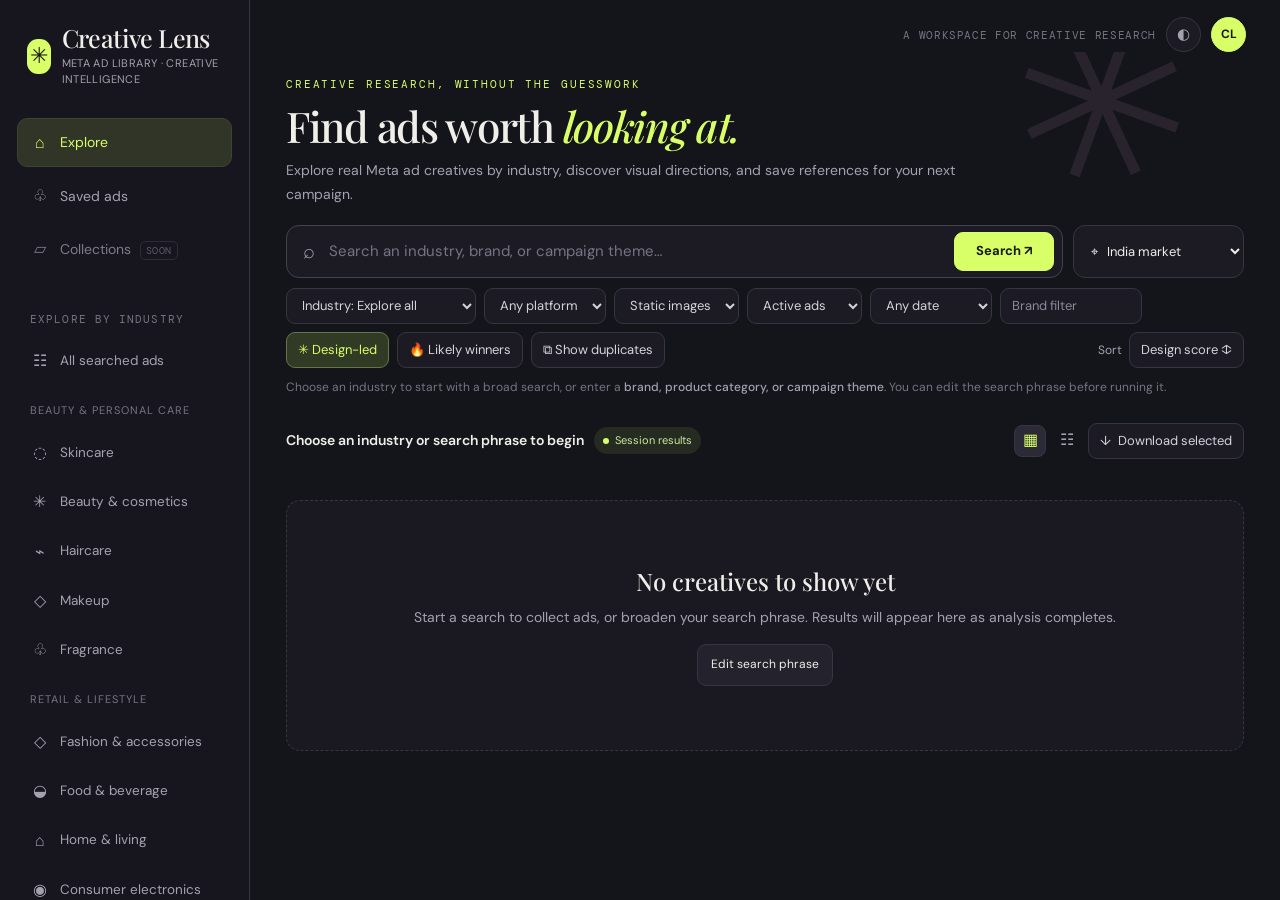
==== dashboard.html @ 0ed76995 "Show how long each design has run and tag likely winners Meta's ad start date was collected but drop" ====
<!doctype html>
<html lang="en">
<head>
<meta charset="utf-8">
<meta name="viewport" content="width=device-width, initial-scale=1">
<title>Creative Lens — Ad Intelligence</title>
<link rel="preconnect" href="https://fonts.googleapis.com">
<link rel="preconnect" href="https://fonts.gstatic.com" crossorigin>
<link href="https://fonts.googleapis.com/css2?family=DM+Mono:wght@400;500&family=DM+Sans:wght@400;500;600;700&family=Playfair+Display:ital,wght@0,500;0,600;1,500&display=swap" rel="stylesheet">
<style>
:root{--bg:#14141b;--panel:#1c1b24;--panel-2:#24232d;--panel-3:#2c2a36;--line:#373541;--ink:#f0eee8;--muted:#a5a2b0;--dim:#777482;--plum:#6b536b;--lime:#d8ff67;--lime-soft:#313a25;--danger:#ff8278;--sans:'DM Sans',Arial,sans-serif;--serif:'Playfair Display',Georgia,serif;--mono:'DM Mono',monospace}
*{box-sizing:border-box}html{scroll-behavior:smooth}body{margin:0;background:var(--bg);color:var(--ink);font-family:var(--sans);-webkit-font-smoothing:antialiased}button,input,select{font:inherit}button,select{cursor:pointer}button:focus-visible,input:focus-visible,select:focus-visible{outline:2px solid var(--lime);outline-offset:3px}button{transition:background .18s,border-color .18s,color .18s,transform .18s}button:active{transform:translateY(1px)}
.app-shell{min-height:100vh}.sidebar{position:fixed;inset:0 auto 0 0;width:250px;background:#17161e;border-right:1px solid var(--line);padding:25px 17px 18px;display:flex;flex-direction:column;z-index:10;overflow-y:auto}.brand-lockup{display:flex;gap:11px;align-items:center;padding:0 10px 30px}.brand-symbol{width:35px;height:35px;border-radius:11px;display:grid;place-items:center;background:var(--lime);color:#18191a;font-size:22px}.brand-name{font:500 25px/1 var(--serif);letter-spacing:-.6px}.brand-caption{font-size:10px;color:var(--muted);margin-top:6px;letter-spacing:.035em}.side-label{padding:0 13px 10px;color:var(--dim);font:11px var(--mono);letter-spacing:.1em;text-transform:uppercase}.side-nav,.category-list{display:grid;gap:4px}.nav-btn,.category-btn{display:flex;align-items:center;gap:12px;width:100%;border:1px solid transparent;background:transparent;text-align:left;color:var(--muted);border-radius:10px;padding:11px 13px;font-size:13px}.nav-btn:hover,.category-btn:hover{background:var(--panel-2);color:var(--ink)}.nav-btn.active,.category-btn.active{background:#303528;border-color:#3c4430;color:var(--lime)}.nav-btn-soon{opacity:.72}.coming-soon{margin-left:5px;padding:2px 5px;border:1px solid var(--line);border-radius:5px;color:var(--dim);font:9px var(--mono);text-transform:uppercase;letter-spacing:.04em}.nav-icon{width:17px;text-align:center;font-size:16px}.side-divider{height:1px;background:var(--line);margin:19px 12px}.category-group-label{margin:11px 13px 5px;color:var(--dim);font-size:10px;text-transform:uppercase;letter-spacing:.09em}.category-btn{padding:9px 13px;font-size:12.5px}.sidebar-bottom{margin-top:auto;padding-top:20px}.design-filter{border:1px solid var(--line);border-radius:12px;padding:13px;background:var(--panel)}.design-filter-head{display:flex;gap:8px;align-items:center;font-size:12px;font-weight:600;color:var(--lime)}.design-filter p{font-size:11px;line-height:1.5;color:var(--muted);margin:9px 0 12px 22px}.switch-row{display:flex;justify-content:space-between;align-items:center;padding-left:22px;font-size:10px;color:var(--muted)}.switch{width:36px;height:21px;border:0;border-radius:99px;background:#555360;padding:3px;display:flex;align-items:center}.switch:after{content:'';width:15px;height:15px;border-radius:50%;background:#f3f1eb;transition:transform .18s}.switch.active{background:var(--lime);justify-content:flex-end}.switch.active:after{background:#1b1b1c}
.main{margin-left:250px;min-width:0}.topbar{display:flex;justify-content:flex-end;align-items:center;gap:10px;padding:17px 34px 0}.top-note{font:10px var(--mono);letter-spacing:.06em;color:var(--dim)}.icon-button,.avatar{width:35px;height:35px;border:1px solid var(--line);background:var(--panel);color:var(--muted);border-radius:50%;display:grid;place-items:center}.avatar{background:var(--lime);border-color:var(--lime);color:#17181a;font-size:12px;font-weight:700}.hero{position:relative;padding:24px 36px 18px;overflow:hidden;min-height:133px}.hero:after{content:'✳';position:absolute;right:8%;top:-72px;font:220px/1 var(--serif);color:var(--plum);opacity:.24;transform:rotate(20deg);pointer-events:none}.hero-kicker{font:10px var(--mono);text-transform:uppercase;letter-spacing:.17em;color:var(--lime);margin-bottom:10px}.hero h1{position:relative;z-index:1;font:500 clamp(34px,3.3vw,49px)/1.1 var(--serif);letter-spacing:-1.3px;margin:0;max-width:760px}.hero h1 em{font-weight:500;color:var(--lime)}.hero p{position:relative;z-index:1;color:var(--muted);font-size:13px;margin:9px 0 0;max-width:650px;line-height:1.6}
.search-area{padding:0 36px 20px}.search-row{display:flex;gap:10px;align-items:stretch}.search-box{height:53px;display:flex;align-items:center;gap:12px;background:var(--panel);border:1px solid #45424f;border-radius:13px;padding:0 8px 0 16px;flex:1;min-width:0}.search-icon{font-size:20px;color:var(--muted)}.search-box input{border:0;outline:none!important;box-shadow:none;min-width:0;flex:1;background:transparent;font-size:13px;color:var(--ink)}.search-box input::placeholder{color:#777482}.search-btn{height:39px;align-self:center;background:var(--lime);color:#191a19;border:1px solid var(--lime);border-radius:9px;padding:0 21px;font-size:12px;font-weight:700}.search-btn:hover{background:#e4ff91}.country-select{height:53px;min-width:145px;border:1px solid var(--line);border-radius:12px;background:var(--panel);padding:0 13px;color:var(--ink);font-size:12px}.filter-row{display:flex;align-items:center;gap:8px;flex-wrap:wrap;margin-top:10px}.pill-select,.filter-btn,.sort-select,#fBrand{height:36px;border:1px solid var(--line);border-radius:9px;background:var(--panel);color:#d5d2dc;padding:0 11px;font-size:11.5px}.pill-select option,.pill-select optgroup{background:var(--panel);color:var(--ink)}#fBrand{width:142px;min-width:110px}#fBrand::placeholder{color:#8b8897}.filter-btn{display:flex;align-items:center;gap:7px}.filter-btn.active{background:var(--lime-soft);color:var(--lime);border-color:#657544}.filter-btn#fDesign.active{background:var(--lime-soft);color:var(--lime);border-color:#657544}.sort-wrap{display:flex;align-items:center;gap:7px;margin-left:auto;font-size:11px;color:var(--muted)}.status-hint{margin-top:10px;color:var(--dim);font-size:11px;line-height:1.5}.status-hint strong{color:var(--muted);font-weight:500}
/* Two-stage live session panel */
#progressBar{display:none;margin:0 36px 22px;background:linear-gradient(135deg,#211f29,#1b1b23);border:1px solid #3d3947;border-radius:17px;overflow:hidden;position:relative}#progressBar.show{display:block}.session-head{display:flex;justify-content:space-between;align-items:center;gap:16px;padding:16px 19px 13px;border-bottom:1px solid #35323e}.session-kicker{font:10px var(--mono);letter-spacing:.12em;text-transform:uppercase;color:var(--muted)}.session-title{font:500 19px var(--serif);margin-top:5px}.stage-pills{display:flex;align-items:center;gap:6px}.stage-pill{display:flex;align-items:center;gap:7px;padding:7px 10px;border:1px solid var(--line);border-radius:99px;color:var(--dim);font-size:10px;white-space:nowrap}.stage-pill .stage-index{font:10px var(--mono)}.stage-pill.active{background:var(--lime-soft);border-color:#596941;color:var(--lime)}.stage-pill.complete{color:#c4e88a;border-color:#46563a}.stage-dot{width:6px;height:6px;border-radius:50%;background:currentColor}.session-body{padding:18px 19px 17px}.stage-copy{display:flex;align-items:flex-start;gap:13px}.stage-icon{flex-shrink:0;width:40px;height:40px;display:grid;place-items:center;border-radius:12px;background:#30303a;color:var(--lime);font-size:18px}.stage-text{flex:1;min-width:0}.stage-text h3{font-size:13px;margin:1px 0 5px;font-weight:600}.stage-text p{font-size:11px;color:var(--muted);margin:0;line-height:1.55}.stop-btn{border:1px solid #784742;color:var(--danger);background:#2d2025;border-radius:9px;padding:9px 12px;font-size:11px;white-space:nowrap}.stop-btn:hover{background:#42272a}.collect-indeterminate{height:5px;background:#34323d;border-radius:99px;overflow:hidden;margin:17px 0 0 53px}.collect-indeterminate:after{content:'';display:block;height:100%;width:27%;background:var(--lime);border-radius:99px;animation:travel 1.5s ease-in-out infinite}@keyframes travel{0%{transform:translateX(-110%)}100%{transform:translateX(390%)}}.analysis-grid{display:none;grid-template-columns:repeat(3,minmax(0,1fr));gap:10px;margin-top:17px}.analysis-grid.show{display:grid}.metric{background:#25232e;border:1px solid #393643;border-radius:12px;padding:13px 14px;min-width:0}.metric-label{font:9px var(--mono);letter-spacing:.07em;text-transform:uppercase;color:var(--muted)}.metric-value{font:500 clamp(25px,3vw,37px)/1.1 var(--serif);letter-spacing:-.6px;color:var(--ink);margin-top:8px;font-variant-numeric:tabular-nums}.metric-value.lime{color:var(--lime)}.metric-sub{font-size:10px;color:var(--dim);margin-top:5px}.analysis-track{height:5px;background:#363440;border-radius:99px;overflow:hidden;margin-top:15px}.analysis-track-fill{height:100%;width:0;background:var(--lime);border-radius:99px;transition:width .35s}.analysis-foot{display:flex;justify-content:space-between;gap:12px;margin-top:9px;color:var(--dim);font:10px var(--mono)}.analysis-foot strong{color:var(--muted);font-weight:400}.session-complete{display:none;padding:10px 19px;background:#242b20;border-top:1px solid #3a4432;color:#cce9a0;font-size:11px}.session-complete.show{display:block}
.content{padding:0 36px 45px}.content-heading{display:flex;align-items:center;justify-content:space-between;gap:16px;margin:5px 0 16px}.result-summary{display:flex;align-items:center;gap:10px;flex-wrap:wrap}.result-summary strong{font-size:13px;font-weight:600}.live-badge{display:inline-flex;align-items:center;gap:6px;padding:5px 9px;border-radius:20px;background:#252b21;color:#cce9a0;font-size:10px}.live-badge .dot{width:6px;height:6px;background:var(--lime);border-radius:50%;display:inline-block}.view-actions{display:flex;gap:5px;align-items:center}.view-toggle{border:1px solid transparent;background:transparent;color:var(--muted);border-radius:8px;width:32px;height:32px;font-size:16px}.view-toggle.active{background:var(--panel-3);border-color:var(--line);color:var(--lime)}#resultCount{font-size:13px;color:var(--ink)}.grid{display:block;columns:4 205px;column-gap:13px;padding-bottom:25px}.card{display:inline-flex;vertical-align:top;flex-direction:column;width:100%;margin:0 0 13px;break-inside:avoid;background:var(--panel);border:1px solid #34323e;border-radius:12px;overflow:hidden;position:relative;box-shadow:0 3px 10px #0000000c;transition:transform .22s,box-shadow .22s,border-color .22s}.card:hover{transform:translateY(-3px);box-shadow:0 12px 30px #0004;border-color:#62556a}.creative-media{position:relative;background:#292731;overflow:hidden}.creative-media img{display:block;width:100%;height:auto;min-height:130px;max-height:560px;object-fit:cover;background:#292731;transition:transform .35s}.card:hover .creative-media img{transform:scale(1.015)}.creative-media img.image-error{display:none}.image-placeholder{min-height:190px;display:flex;flex-direction:column;align-items:center;justify-content:center;gap:7px;padding:20px;text-align:center;color:var(--muted);background:radial-gradient(circle at 50% 30%,#34313f,#24232c 70%);font-size:12px}.image-placeholder:before{content:"✳";display:grid;place-items:center;width:38px;height:38px;border-radius:12px;background:#34313b;color:var(--lime);font-size:21px}.image-placeholder small{font-size:10px;color:var(--dim)}.sel{position:absolute;top:11px;left:11px;z-index:3;width:17px;height:17px;accent-color:var(--lime);opacity:0;transition:opacity .15s}.card:hover .sel,.sel:focus-visible{opacity:1}.save-float{position:absolute;z-index:4;right:10px;top:10px;width:33px;height:33px;border:1px solid #ffffff6b;background:#191820dc;color:#f0eee8;border-radius:50%;font-size:17px;display:grid;place-items:center;backdrop-filter:blur(8px)}.save-float:hover,.save-float.saved{background:var(--lime);color:#18191a;border-color:var(--lime)}.card-hover-actions{position:absolute;inset:auto 0 0;padding:32px 12px 11px;background:linear-gradient(transparent,#000b);opacity:0;transition:opacity .18s}.card:hover .card-hover-actions{opacity:1}.viewlink{display:inline-block;text-decoration:none;color:#fff;background:#ffffff20;border:1px solid #ffffff80;border-radius:20px;padding:7px 11px;font-size:11px;backdrop-filter:blur(8px)}.card-body{padding:11px 12px 12px}.brand-row{display:flex;align-items:center;gap:8px;min-width:0}.brand-mark{width:27px;height:27px;border-radius:8px;display:grid;place-items:center;background:#34303b;color:var(--lime);font-size:11px;font-weight:700;flex-shrink:0}.brand-info{min-width:0;flex:1}.brand{font-size:11.5px;font-weight:600;white-space:nowrap;overflow:hidden;text-overflow:ellipsis}.cat{font-size:10px;color:var(--muted);margin-top:3px;white-space:nowrap;overflow:hidden;text-overflow:ellipsis}.platform-mark{width:22px;height:22px;border-radius:7px;display:grid;place-items:center;font-size:11px;flex-shrink:0;background:#2e2d39;color:#d5d2dc}.card-meta{display:flex;align-items:center;gap:6px;flex-wrap:wrap;margin-top:10px;font-size:9px;color:var(--muted)}.quality-dot{width:5px;height:5px;border-radius:50%;background:var(--lime)}.meta-separator{color:var(--dim)}.rank-score{margin-left:auto;font:10px var(--mono);color:var(--lime)}.winner-tag{display:inline-block;margin-top:9px;padding:3px 8px;border-radius:20px;background:#3a2a1c;color:#ffc58a;font-size:10px;font-weight:600}.empty{display:none;text-align:center;padding:64px 20px;color:var(--muted);font-size:13px;line-height:1.7;border:1px dashed var(--line);border-radius:14px;background:#1a1921}.empty strong{display:block;color:var(--ink);font:500 22px var(--serif);margin-bottom:8px}.empty button{margin-top:14px;background:var(--panel-2);color:var(--ink);border:1px solid var(--line);border-radius:9px;padding:9px 13px;font-size:11px}.error-banner{display:none;margin:0 36px 16px;padding:12px 14px;border:1px solid #784742;background:#2d2025;color:#ffc0b9;border-radius:10px;font-size:12px}.error-banner.show{display:block}.dot-pulse{width:6px;height:6px;background:var(--lime);border-radius:50%;display:inline-block;animation:pulse 1.2s infinite}@keyframes pulse{50%{opacity:.35}}.bump{animation:bump .25s ease-out}@keyframes bump{50%{transform:translateY(-2px);text-shadow:0 0 16px #d8ff6766}}.skeleton-grid{display:none;columns:4 205px;column-gap:13px}.skeleton-grid.show{display:block}.skel-card{break-inside:avoid;margin-bottom:13px;border:1px solid var(--line);border-radius:12px;overflow:hidden;background:var(--panel)}.skel-thumb{height:210px;background:linear-gradient(110deg,#24232c 25%,#302e39 38%,#24232c 55%);background-size:200% 100%;animation:shimmer 1.5s infinite}.skel-lines{padding:12px}.skel-line{height:8px;border-radius:8px;background:#33313d;margin-bottom:8px}.skel-line.w60{width:60%}.skel-line.w40{width:40%}@keyframes shimmer{to{background-position-x:-200%}}
@media(min-width:1600px){.grid,.skeleton-grid{columns:5 210px}}@media(max-width:1250px){.sidebar{width:220px;padding-inline:13px}.main{margin-left:220px}.hero,.search-area,.content{padding-left:25px;padding-right:25px}#progressBar,.error-banner{margin-left:25px;margin-right:25px}.grid,.skeleton-grid{columns:3 200px}.filter-row{gap:6px}.country-select{min-width:125px}.stage-pills{gap:4px}.stage-pill{padding:7px 8px}}@media(max-width:900px){.sidebar{width:70px;padding:18px 8px}.brand-lockup{padding:0 8px 24px;justify-content:center}.brand-lockup>div:last-child,.nav-label,.side-divider,.side-label,.category-group-label,.category-btn .nav-label,.design-filter{display:none}.nav-btn,.category-btn{justify-content:center;padding:12px 7px}.nav-icon{font-size:18px}.main{margin-left:70px}.grid,.skeleton-grid{columns:2 190px}.hero,.search-area,.content{padding-left:20px;padding-right:20px}#progressBar,.error-banner{margin-left:20px;margin-right:20px}.filter-row{align-items:stretch}.sort-wrap{margin-left:0}.session-head{align-items:flex-start;flex-direction:column}.stage-pills{flex-wrap:wrap}.analysis-grid{gap:7px}.metric{padding:11px}.metric-label{font-size:8px}}@media(max-width:600px){.sidebar{position:sticky;top:0;inset:auto;width:100%;height:auto;display:block;padding:9px 12px;border-right:0;border-bottom:1px solid var(--line)}.brand-lockup{justify-content:flex-start;padding:0 5px 10px}.brand-lockup>div:last-child{display:block}.brand-name{font-size:21px}.brand-symbol{width:30px;height:30px;font-size:19px}.side-nav{display:flex;gap:5px}.nav-btn{flex:1;justify-content:center;padding:8px;font-size:11px}.nav-label{display:inline}.nav-icon{font-size:14px;width:auto}.side-divider,.side-label,.category-list,.design-filter{display:none}.main{margin-left:0}.topbar{display:none}.hero{padding:21px 17px 15px;min-height:0}.hero h1{font-size:35px;letter-spacing:-1px}.hero p{font-size:12px}.hero:after{font-size:145px;right:-45px;top:-40px}.search-area{padding:0 13px 15px}.search-row{flex-wrap:wrap;gap:7px}.search-box{flex-basis:100%;height:49px}.search-btn{padding:0 14px}.country-select{flex:1;height:42px}.filter-row{display:grid;grid-template-columns:repeat(2,minmax(0,1fr));gap:7px}.filter-row select,.filter-row button,#fBrand{width:100%;min-width:0}.sort-wrap{grid-column:1/-1;justify-content:flex-end}.status-hint{font-size:10px}.content{padding:0 13px 28px}.content-heading{margin-top:4px}.grid,.skeleton-grid{columns:2 140px;column-gap:8px}.card,.skel-card{margin-bottom:8px;border-radius:9px}.card-body{padding:8px}.brand-mark{width:23px;height:23px}.brand{font-size:10px}.cat{font-size:9px}.card-meta{font-size:8px;gap:4px;margin-top:7px}.save-float{width:29px;height:29px;top:7px;right:7px}.sel{top:12px;left:8px}.view-actions .download-label{display:none}#progressBar,.error-banner{margin:0 13px 15px;border-radius:12px}.session-head{padding:13px}.session-title{font-size:17px}.stage-pills{width:100%}.stage-pill{font-size:9px}.session-body{padding:14px}.stage-icon{width:34px;height:34px}.stage-text h3{font-size:12px}.stage-text p{font-size:10px}.stop-btn{padding:7px 9px;font-size:10px}.analysis-grid{grid-template-columns:repeat(3,minmax(0,1fr));gap:6px;margin-top:13px}.metric{padding:9px 8px}.metric-label{font-size:7px;letter-spacing:.03em}.metric-value{font-size:24px}.metric-sub{font-size:8px}.analysis-foot{font-size:8px}.collect-indeterminate{margin-left:0}.error-banner{font-size:11px}}

/* Typography & breathing-room pass: prioritize readable hierarchy over dense UI */
:root{--text-body:15px;--text-small:13px;--text-micro:11px}
body{font-size:15px;line-height:1.55;letter-spacing:0}
.brand-caption{font-size:11px;line-height:1.45}
.side-label{font-size:11px;line-height:1.5}
.nav-btn{font-size:14px;line-height:1.45;padding:12px 13px}
.category-group-label{font-size:11px;margin-top:15px;margin-bottom:7px}
.category-btn{font-size:13.5px;line-height:1.45;padding:10px 13px}
.coming-soon{font-size:10px}
.design-filter-head{font-size:13px}
.design-filter p{font-size:12px;line-height:1.65}
.switch-row{font-size:11px}
.top-note{font-size:11px}
.hero-kicker{font-size:11px;line-height:1.5}
.hero p{font-size:14px;line-height:1.75;max-width:690px}
.search-box input{font-size:15px}
.search-btn{font-size:13px}
.country-select{font-size:13px}
.pill-select,.filter-btn,.sort-select,#fBrand{font-size:13px}
.sort-wrap{font-size:12px}
.status-hint{font-size:12px;line-height:1.65}
.session-kicker{font-size:11px;line-height:1.5}
.session-title{font-size:21px;line-height:1.35}
.stage-pill{font-size:11px;padding:8px 11px}
.stage-pill .stage-index{font-size:11px}
.stage-text h3{font-size:15px;line-height:1.4}
.stage-text p{font-size:13px;line-height:1.7}
.stop-btn{font-size:12px;padding:10px 13px}
.metric-label{font-size:10px;line-height:1.5}
.metric-sub{font-size:11px;line-height:1.5}
.analysis-foot{font-size:11px;line-height:1.5}
.session-complete{font-size:12px;line-height:1.6}
.result-summary strong,#resultCount{font-size:14px}
.live-badge{font-size:11px}
.grid,.skeleton-grid{column-gap:16px}
.card{margin-bottom:16px;border-radius:14px}
.card-body{padding:14px 15px 15px}
.brand-mark{width:31px;height:31px;font-size:12px}
.brand{font-size:13px;line-height:1.45}
.cat{font-size:11.5px;line-height:1.45;margin-top:4px}
.platform-mark{width:25px;height:25px;font-size:12px}
.card-meta{font-size:10.5px;line-height:1.5;gap:7px;margin-top:12px}
.rank-score{font-size:11px}
.viewlink{font-size:12px;padding:8px 12px}
.image-placeholder{font-size:13px;line-height:1.6}
.image-placeholder small{font-size:11px}
.empty{font-size:14px;line-height:1.8}
.empty strong{font-size:24px;line-height:1.35}
.empty button{font-size:12px}
.error-banner{font-size:13px;line-height:1.6}
@media(max-width:1250px){
  .nav-btn{font-size:13.5px}
  .category-btn{font-size:13px}
}
@media(max-width:900px){
  .stage-pill{font-size:11px}
  .metric-label{font-size:9px}
}
@media(max-width:600px){
  body{font-size:14px}
  .nav-btn{font-size:12px;padding:9px 7px}
  .hero-kicker{font-size:10px}
  .hero p{font-size:13px;line-height:1.7}
  .search-box input{font-size:14px}
  .search-btn{font-size:12px}
  .country-select,.pill-select,.filter-btn,.sort-select,#fBrand{font-size:12px}
  .status-hint{font-size:11.5px;line-height:1.6}
  .grid,.skeleton-grid{column-gap:10px}
  .card,.skel-card{margin-bottom:10px;border-radius:11px}
  .card-body{padding:10px 10px 11px}
  .brand-mark{width:25px;height:25px;font-size:11px}
  .brand{font-size:11.5px;line-height:1.4}
  .cat{font-size:10.5px;line-height:1.4}
  .platform-mark{width:22px;height:22px;font-size:11px}
  .card-meta{font-size:9.5px;line-height:1.45;gap:5px;margin-top:9px}
  .rank-score{font-size:10px}
  .session-title{font-size:19px}
  .stage-pill{font-size:10px;padding:7px 8px}
  .stage-text h3{font-size:13px}
  .stage-text p{font-size:11.5px;line-height:1.6}
  .metric-label{font-size:8px;line-height:1.4}
  .metric-sub{font-size:9px}
  .analysis-foot{font-size:9px}
  .session-complete{font-size:11px}
  .error-banner{font-size:12px}
}
.analysis-foot[hidden]{display:none}

</style>
</head>
<body>
<div class="app-shell">
<aside class="sidebar">
  <div class="brand-lockup"><span class="brand-symbol">✳</span><div><div class="brand-name">Creative Lens</div><div class="brand-caption">META AD LIBRARY · CREATIVE INTELLIGENCE</div></div></div>
  <nav class="side-nav" aria-label="Main navigation">
    <button class="nav-btn active" id="exploreBtn" onclick="showExplore()"><span class="nav-icon">⌂</span><span class="nav-label">Explore</span></button>
    <button class="nav-btn" id="viewSavedBtn" onclick="toggleSavedView()"><span class="nav-icon">♧</span><span class="nav-label">Saved ads</span></button>
    <button class="nav-btn nav-btn-soon" type="button" aria-disabled="true" title="Collections are coming soon. Use Saved ads to keep individual creatives for now." onclick="showCollections()"><span class="nav-icon">▱</span><span class="nav-label">Collections <small class="coming-soon">Soon</small></span></button>
  </nav>
  <div class="side-divider"></div>
  <div class="side-label">Explore by industry</div>
  <nav class="category-list" aria-label="Search categories">
    <button class="category-btn" data-query="" onclick="chooseCategory('','All searched ads')" title="Every ad from today's searches, best first"><span class="nav-icon">☷</span><span class="nav-label">All searched ads</span></button>
    <div class="category-group-label">Beauty & personal care</div>
    <button class="category-btn" data-query="skincare" onclick="chooseCategory('skincare','Skincare')"><span class="nav-icon">◌</span><span class="nav-label">Skincare</span></button>
    <button class="category-btn" data-query="beauty" onclick="chooseCategory('beauty','Beauty')"><span class="nav-icon">✳</span><span class="nav-label">Beauty & cosmetics</span></button>
    <button class="category-btn" data-query="haircare" onclick="chooseCategory('haircare','Haircare')"><span class="nav-icon">⌁</span><span class="nav-label">Haircare</span></button>
    <button class="category-btn" data-query="makeup" onclick="chooseCategory('makeup','Makeup')"><span class="nav-icon">◇</span><span class="nav-label">Makeup</span></button>
    <button class="category-btn" data-query="fragrance" onclick="chooseCategory('fragrance','Fragrance')"><span class="nav-icon">♧</span><span class="nav-label">Fragrance</span></button>
    <div class="category-group-label">Retail & lifestyle</div>
    <button class="category-btn" data-query="fashion" onclick="chooseCategory('fashion','Fashion')"><span class="nav-icon">◇</span><span class="nav-label">Fashion & accessories</span></button>
    <button class="category-btn" data-query="food and beverage" onclick="chooseCategory('food and beverage','Food & Beverage')"><span class="nav-icon">◒</span><span class="nav-label">Food & beverage</span></button>
    <button class="category-btn" data-query="home decor" onclick="chooseCategory('home decor','Home & Living')"><span class="nav-icon">⌂</span><span class="nav-label">Home & living</span></button>
    <button class="category-btn" data-query="electronics" onclick="chooseCategory('electronics','Electronics')"><span class="nav-icon">◉</span><span class="nav-label">Consumer electronics</span></button>
    <div class="category-group-label">Other industries</div>
    <button class="category-btn" data-query="supplements" onclick="chooseCategory('supplements','Supplements')"><span class="nav-icon">✚</span><span class="nav-label">Health & supplements</span></button>
    <button class="category-btn" data-query="fitness" onclick="chooseCategory('fitness','Fitness')"><span class="nav-icon">↗</span><span class="nav-label">Fitness & sports</span></button>
    <button class="category-btn" data-query="SaaS" onclick="chooseCategory('SaaS','SaaS & software')"><span class="nav-icon">⌘</span><span class="nav-label">SaaS & software</span></button>
    <button class="category-btn" data-query="pet care" onclick="chooseCategory('pet care','Pet care')"><span class="nav-icon">♡</span><span class="nav-label">Pet care</span></button>
    <button class="category-btn" data-query="travel" onclick="chooseCategory('travel','Travel & hospitality')"><span class="nav-icon">✦</span><span class="nav-label">Travel & hospitality</span></button>
  </nav>
  <div class="sidebar-bottom"><div class="design-filter"><div class="design-filter-head"><span>✳</span> Design-led filter</div><p>Prioritise image creatives with stronger design signals.</p><div class="switch-row"><span id="designFilterLabel">Enabled</span><button id="designSwitch" class="switch active" aria-label="Toggle design-led filter" onclick="toggleDesignLed()"></button></div></div></div>
</aside>
<main class="main">
  <div class="topbar"><span class="top-note">A WORKSPACE FOR CREATIVE RESEARCH</span><button class="icon-button" title="Toggle contrast" onclick="document.body.classList.toggle('contrast-mode')">◐</button><div class="avatar" aria-label="Creative Lens">CL</div></div>
  <section class="hero"><div class="hero-kicker">Creative research, without the guesswork</div><h1>Find ads worth <em>looking at.</em></h1><p>Explore real Meta ad creatives by industry, discover visual directions, and save references for your next campaign.</p></section>
  <section class="search-area" aria-label="Search and filters">
    <div class="search-row"><div class="search-box"><span class="search-icon">⌕</span><input type="text" id="q" placeholder="Search an industry, brand, or campaign theme…" aria-label="Search ads"><button class="search-btn" id="searchBtn" onclick="submitSearch()">Search ↗</button></div><select class="country-select" id="fCountry" aria-label="Ad market"><option value="IN" selected>⌖ &nbsp; India market</option><option value="GB">United Kingdom</option><option value="US">United States</option><option value="">All available markets</option></select></div>
    <div class="filter-row">
      <select class="pill-select" id="fCategory" aria-label="Industry search"><option value="">Industry: Explore all</option><optgroup label="Beauty & personal care"><option value="skincare">Skincare</option><option value="beauty">Beauty & cosmetics</option><option value="haircare">Haircare</option><option value="makeup">Makeup</option><option value="fragrance">Fragrance</option></optgroup><optgroup label="Retail & lifestyle"><option value="fashion">Fashion & accessories</option><option value="food and beverage">Food & beverage</option><option value="home decor">Home & living</option><option value="electronics">Consumer electronics</option></optgroup><optgroup label="Other industries"><option value="supplements">Health & supplements</option><option value="fitness">Fitness & sports</option><option value="SaaS">SaaS & software</option><option value="pet care">Pet care</option><option value="travel">Travel & hospitality</option></optgroup></select>
      <select class="pill-select" id="fPlatform" aria-label="Platform"><option value="">Any platform</option><option value="FACEBOOK">Facebook</option><option value="INSTAGRAM">Instagram</option></select>
      <select class="pill-select" id="fMedia" aria-label="Media type"><option value="IMAGE" selected>Static images</option></select>
      <select class="pill-select" id="fStatus" aria-label="Ad status"><option value="ACTIVE" selected>Active ads</option><option value="INACTIVE">Inactive ads</option><option value="">Any status</option></select>
      <select class="pill-select" id="fDate" aria-label="Date range"><option value="">Any date</option><option value="7">Last 7 days</option><option value="30">Last 30 days</option></select>
      <input type="text" id="fBrand" placeholder="Brand filter" aria-label="Filter by brand">
      <button id="fDesign" class="filter-btn active" onclick="toggleDesignLed()">✳ Design-led</button>
      <button id="fWinners" class="filter-btn" onclick="toggleWinners()" title="Designs running for 30+ days: advertisers rarely keep paying for ads that don't work">🔥 Likely winners</button>
      <button id="fDupes" class="filter-btn" onclick="toggleDuplicates()" title="Also show the versions of an ad that were merged as duplicates">⧉ Show duplicates</button>
      <div class="sort-wrap"><span>Sort</span><button id="fSort" class="sort-select" onclick="toggleSortMode()">Design score ↕</button></div>
    </div>
    <div class="status-hint">Choose an industry to start with a broad search, or enter a <strong>brand, product category, or campaign theme</strong>. You can edit the search phrase before running it.</div>
  </section>
  <div class="error-banner" id="errorBanner" role="status"></div>
  <section id="progressBar" aria-live="polite">
    <div class="session-head"><div><div class="session-kicker">Live search session</div><div class="session-title" id="sessionTitle">Finding relevant creative</div></div><div class="stage-pills"><div class="stage-pill active" id="collectStage"><span class="stage-dot"></span><span class="stage-index">01</span> Collection</div><div class="stage-pill" id="analysisStage"><span class="stage-dot"></span><span class="stage-index">02</span> Analysis</div></div></div>
    <div class="session-body">
      <div class="stage-copy"><div class="stage-icon" id="stageIcon">⌕</div><div class="stage-text"><h3 id="progressTitle">Collecting ads from Meta Ad Library</h3><p id="progressText">Searching the selected market and gathering eligible static image creatives. Analysis begins when collection finishes.</p></div><button class="stop-btn" id="stopBtn" onclick="stopCurrentScrape()">■ Stop search</button><button class="stop-btn" id="retryBtn" onclick="retryCurrentSearch()" style="display:none">↻ Retry search</button></div>
      <div class="collect-indeterminate" id="collectTrack"></div>
      <div class="analysis-grid" id="analysisGrid">
        <div class="metric"><div class="metric-label">Ads collected</div><div class="metric-value" id="collectedNum">0</div><div class="metric-sub">Returned by Meta</div></div>
        <div class="metric"><div class="metric-label">Ads analyzed</div><div class="metric-value lime" id="analyzedNum">0</div><div class="metric-sub" id="analyzedSub">Preparing analysis</div></div>
        <div class="metric"><div class="metric-label">Unique creatives</div><div class="metric-value" id="matchesNum">0</div><div class="metric-sub">After removing duplicates and your filters (e.g. design-led only)</div></div>
      </div>
      <div class="analysis-track" id="analysisTrack" hidden><div class="analysis-track-fill" id="analysisFill"></div></div>
      <div class="analysis-foot" id="analysisFoot" hidden><span id="analysisFootLeft">ANALYSIS IN PROGRESS</span><strong id="analysisPct">0%</strong></div>
    </div>
    <div class="session-complete" id="sessionComplete">✓ Search complete. Your results are ready to explore.</div>
  </section>
  <section class="content">
    <div class="content-heading"><div class="result-summary"><strong id="resultCount">Choose an industry to begin</strong><span class="live-badge"><span class="dot"></span> Session results</span></div><div class="view-actions"><button class="view-toggle active" title="Masonry gallery">▦</button><button class="view-toggle" title="List view" onclick="alert('List view is not available yet.')">☷</button><button class="filter-btn" id="searchAgainBtn" onclick="searchAgain()" title="Search Meta again for this category, replacing these results once it succeeds" style="display:none">↻ Search again</button><button class="filter-btn" onclick="downloadSelected()">↓ <span class="download-label">Download selected</span></button></div></div>
    <div class="skeleton-grid" id="skeletonGrid"></div><div class="grid" id="grid"></div><div class="empty" id="emptyMsg"><strong>No creatives to show yet</strong>Start a search to collect ads, or broaden your search phrase. Results will appear here as analysis completes.<br><button onclick="document.getElementById('q').focus()">Edit search phrase</button></div>
  </section>
</main>
</div>
<script>
let allCreatives=[];let savedCreatives=[];let selectedIds=new Set();let showSavedOnly=false;let designLedOnly=true;let showDuplicates=false;let winnersOnly=false;let sortMode='rank';let pollTimer=null;let currentScrapeTarget=null;let lastSearchQuery='';let currentStage='idle';let loadRequestId=0;let pollGeneration=0;
const $=id=>document.getElementById(id);
function showError(message){$('errorBanner').textContent=message;$('errorBanner').classList.add('show')}
function clearError(){$('errorBanner').classList.remove('show');$('errorBanner').textContent=''}
function escapeHtml(s){return String(s??'').replace(/[&<>"']/g,c=>({'&':'&amp;','<':'&lt;','>':'&gt;','"':'&quot;',"'":'&#39;'}[c]))}
function chooseCategory(query,label){document.querySelectorAll('.category-btn').forEach(b=>b.classList.toggle('active',b.dataset.query===query));$('fCategory').value=query;$('q').value=query;showExplore();if(query)submitSearch();else loadCreatives('')}
function submitSearch(){const selectedCategory=$('fCategory').value;const q=$('q').value.trim()||selectedCategory;if(!q){showError('Choose an industry or enter a search phrase first.');$('q').focus();return} $('q').value=q;if(q!==selectedCategory)$('fCategory').value='';document.querySelectorAll('.category-btn').forEach(b=>b.classList.toggle('active',b.dataset.query===q));loadCreatives(q)}
function describeFailure(p){const mins=Math.ceil(Number(p.retry_after||0)/60);return (p.message||'The search could not finish. Check the server terminal for details.')+(mins>0?` You can retry in about ${mins} minute${mins===1?'':'s'}.`:' You can retry it now.')}
function retryCurrentSearch(){if(lastSearchQuery)loadCreatives(lastSearchQuery,{retry:true})}
function searchAgain(){if(lastSearchQuery)loadCreatives(lastSearchQuery,{refresh:true})}
function updateSearchAgain(){const busy=['starting','collecting','analyzing'].includes(currentStage);$('searchAgainBtn').style.display=lastSearchQuery&&!busy&&!showSavedOnly?'inline-flex':'none'}
async function loadCreatives(typedSearch,opts={}){
  const requestId=++loadRequestId;
  if(pollTimer)clearInterval(pollTimer);
  pollTimer=null;pollGeneration++;currentScrapeTarget=null;hideSkeletons();
  clearError();
  const params=new URLSearchParams();
  const cat=typeof typedSearch==='string'?typedSearch:$('fCategory').value;
  const country=$('fCountry').value;
  const platform=$('fPlatform').value,media=$('fMedia').value,status=$('fStatus').value,days=$('fDate').value,brand=$('fBrand').value.trim();
  if(cat)params.set('category',cat);if(country)params.set('country',country);if(platform)params.set('platform',platform);if(media)params.set('media_type',media);if(status)params.set('status',status);if(days)params.set('days',days);if(brand)params.set('brand',brand);params.set('design_led_only',designLedOnly?'true':'false');params.set('show_duplicates',showDuplicates?'true':'false');if(opts.retry)params.set('retry','1');if(opts.refresh)params.set('refresh','1');
  $('resultCount').textContent='Loading creatives…';
  try{
    const res=await fetch('/api/creatives?'+params.toString());
    if(!res.ok)throw new Error('The server returned '+res.status);
    const data=await res.json();
    if(requestId!==loadRequestId)return;
    allCreatives=data.rows||[];lastSearchQuery=cat||'';applySearchAndRender();
    if(data.on_demand_scraped&&data.scrape_target){
      pollScrapeProgress(data.scrape_target.category,data.scrape_target.country);
    }else if(cat){
      const statusRes=await fetch(`/api/scrape-status?category=${encodeURIComponent(cat)}&country=${encodeURIComponent(country)}&design_led_only=${designLedOnly?'true':'false'}&show_duplicates=${showDuplicates?'true':'false'}`);
      const p=await statusRes.json();
      if(requestId!==loadRequestId)return;
      if(['collecting','starting','analyzing'].includes(p.stage))pollScrapeProgress(cat,country);
      else if(p.stage==='failed'){$('progressBar').classList.add('show');setStage('failed');$('progressText').textContent=describeFailure(p);showError(describeFailure(p));hideSkeletons()}
      else {setProgressSnapshot(p);setStage(p.stage==='idle'?'idle':p.stage);if(p.warning){$('progressText').textContent=p.warning;showError(p.warning)}hideSkeletons()}
    }else{
      setStage('idle');resetProgressMetrics();$('progressBar').classList.remove('show');hideSkeletons();
    }
  }catch(e){
    if(requestId===loadRequestId){showError('Could not load creatives. Check that the dashboard server is running, then try again.');$('resultCount').textContent='Results unavailable';hideSkeletons()}
  }
}
function resetProgressMetrics(){animateMetric('collectedNum',0);animateMetric('analyzedNum',0);animateMetric('matchesNum',0);$('analyzedSub').textContent='Waiting for collection';$('analysisFill').style.width='0%';$('analysisPct').textContent='0%';$('analysisFootLeft').textContent='READY TO SEARCH'}
function setProgressSnapshot(p){
  const total=Number(p.total||0),done=Number(p.done||0),collected=Number(p.collected??(p.stage==='done'||p.stage==='stopped'?total:0));
  animateMetric('collectedNum',collected);animateMetric('analyzedNum',done);animateMetric('matchesNum',Number(p.matches||0));
  $('analyzedSub').textContent=`${done} of ${total} processed`;
  const pct=total>0?Math.min(100,Math.round(done/total*100)):((p.stage==='done'||p.stage==='stopped')?100:0);
  $('analysisFill').style.width=pct+'%';$('analysisPct').textContent=pct+'%';
  $('analysisFootLeft').textContent=p.stage==='done'?'ANALYSIS COMPLETE':p.stage==='stopped'?'ANALYSIS STOPPED':p.stage==='analyzing'?'ANALYSIS IN PROGRESS':'READY TO SEARCH';
}

function buildSkeletonCards(n){$('skeletonGrid').innerHTML=Array.from({length:n},()=>'<div class="skel-card"><div class="skel-thumb"></div><div class="skel-lines"><div class="skel-line w60"></div><div class="skel-line w40"></div></div></div>').join('')}
function showSkeletons(){buildSkeletonCards(8);$('skeletonGrid').classList.add('show')}
function hideSkeletons(){$('skeletonGrid').classList.remove('show')}
function stopCurrentScrape(){if(!currentScrapeTarget)return;$('stopBtn').disabled=true;$('stopBtn').textContent='Stopping…';fetch(`/api/stop-scrape?category=${encodeURIComponent(currentScrapeTarget.category)}&country=${encodeURIComponent(currentScrapeTarget.country)}`,{method:'POST'}).catch(()=>{})}
function setStage(stage){
  currentStage=stage;
  const collecting=stage==='starting'||stage==='collecting',analyzing=stage==='analyzing',idle=stage==='idle';
  $('collectStage').classList.toggle('active',collecting);$('collectStage').classList.toggle('complete',analyzing||stage==='done'||stage==='stopped');
  $('analysisStage').classList.toggle('active',analyzing);$('analysisStage').classList.toggle('complete',stage==='done');
  $('collectTrack').style.display=collecting?'block':'none';
  $('analysisGrid').classList.toggle('show',analyzing||stage==='done'||stage==='stopped');
  $('analysisTrack').hidden=!(analyzing||stage==='done'||stage==='stopped');$('analysisFoot').hidden=!(analyzing||stage==='done'||stage==='stopped');
  $('stageIcon').textContent=collecting?'⌕':idle?'＋':'✳';
  $('progressTitle').textContent=idle?'Ready to discover':collecting?'Collecting ads from Meta Ad Library':analyzing?'Analyzing creative quality':stage==='failed'?'Search could not finish':'Search complete';
  $('sessionTitle').textContent=idle?'Choose a category or enter a search':collecting?'Finding relevant creative':analyzing?'Evaluating the creative':stage==='failed'?'Search interrupted':'Your creative results';
  $('progressText').textContent=idle?'Your results and search progress will appear here.':collecting?'Searching the selected market and gathering eligible static image creatives. Analysis begins when collection finishes.':analyzing?'The collector has finished. The model is now evaluating each creative and ranking design-led matches.':stage==='failed'?'The search could not finish. Check the server message and try again.':'The search has finished. Revisit this category to see the results already collected in this session.';
  $('sessionComplete').classList.toggle('show',['done','stopped'].includes(stage));$('stopBtn').style.display=collecting||analyzing?'inline-block':'none';$('stopBtn').disabled=false;$('stopBtn').textContent='■ Stop search';$('retryBtn').style.display=stage==='failed'?'inline-block':'none';updateSearchAgain();
  if(idle){$('progressBar').classList.remove('show');resetProgressMetrics()}
}
function animateMetric(id,value){const el=$(id);const n=Math.max(0,Number(value)||0);if(el.textContent!==String(n)){el.textContent=n;el.classList.remove('bump');void el.offsetWidth;el.classList.add('bump')}}
async function refreshResultsQuietly(category,country){
  const expectedQuery=String(category||'').toLowerCase();
  const params=new URLSearchParams();if(category)params.set('category',category);if(country)params.set('country',country);
  const platform=$('fPlatform').value,media=$('fMedia').value,status=$('fStatus').value,days=$('fDate').value,brand=$('fBrand').value.trim();
  if(platform)params.set('platform',platform);if(media)params.set('media_type',media);if(status)params.set('status',status);if(days)params.set('days',days);if(brand)params.set('brand',brand);params.set('design_led_only',designLedOnly?'true':'false');params.set('show_duplicates',showDuplicates?'true':'false');
  try{const res=await fetch('/api/creatives?'+params.toString());const data=await res.json();if(String(lastSearchQuery||'').toLowerCase()!==expectedQuery||$('fCountry').value!==country)return;allCreatives=data.rows||[];applySearchAndRender()}catch(e){}
}
function pollScrapeProgress(category,country){
  if(pollTimer)clearInterval(pollTimer);
  const pollId=++pollGeneration;
  currentScrapeTarget={category,country};$('progressBar').classList.add('show');setStage('starting');showSkeletons();
  // Keep following the search however long it takes (slow laptops need 30+ min);
  // give up only if the app itself stops answering for ~3 minutes.
  let attempts=0,missedPolls=0;
  const isCurrent=()=>pollId===pollGeneration&&lastSearchQuery.toLowerCase()===String(category||'').toLowerCase()&&$('fCountry').value===country;
  const finish=async(stage,message)=>{
    if(!isCurrent())return;
    if(pollTimer)clearInterval(pollTimer);pollTimer=null;setStage(stage);$('progressText').textContent=message;currentScrapeTarget=null;
    await refreshResultsQuietly(category,country);hideSkeletons();
  };
  pollTimer=setInterval(async()=>{
    if(!isCurrent()){clearInterval(pollTimer);pollTimer=null;return}
    attempts++;
    if(missedPolls>150){clearInterval(pollTimer);pollTimer=null;$('progressText').textContent='Creative Lens stopped answering. If it is still open, revisit this category to check results.';$('stopBtn').style.display='none';currentScrapeTarget=null;hideSkeletons();return}
    try{
      const statusParams=new URLSearchParams({category:category||'',country:country||'',design_led_only:designLedOnly?'true':'false',show_duplicates:showDuplicates?'true':'false'});
      [['platform','fPlatform'],['media_type','fMedia'],['status','fStatus'],['days','fDate'],['brand','fBrand']].forEach(([key,id])=>{const value=$(id).value;if(value)statusParams.set(key,value)});
      const res=await fetch('/api/scrape-status?'+statusParams.toString());const p=await res.json();missedPolls=0;if(!isCurrent())return;
      if(p.stage==='collecting'||p.stage==='starting'){setStage(p.stage);if(Number(p.collected)>0)$('progressText').textContent=`${p.collected} ads collected from Meta so far. Analysis begins when collection finishes.`}
      else if(p.stage==='analyzing'){
        setStage('analyzing');setProgressSnapshot(p);$('analysisFootLeft').textContent='ANALYSIS IN PROGRESS';await refreshResultsQuietly(category,country);
      }else if(p.stage==='done'){
        setProgressSnapshot(p);await finish('done',p.warning||'Collection and analysis are complete. Revisit this category to see these session results without starting another search.');if(p.warning)showError(p.warning);
      }else if(p.stage==='stopped'){
        setProgressSnapshot(p);await finish('stopped','Search stopped by request. Showing the creatives processed so far.');
      }else if(p.stage==='failed'){
        await finish('failed',describeFailure(p));showError(describeFailure(p));
      }else if(p.stage==='idle'&&attempts>3){clearInterval(pollTimer);pollTimer=null;currentScrapeTarget=null;setStage('idle');hideSkeletons()}
    }catch(e){missedPolls++;/* transient polling issue; retry next interval */}
  },1200);
}

function applySearchAndRender(){updateSearchAgain();if(!showSavedOnly){$('emptyMsg').innerHTML=`<strong>No creatives to show yet</strong>Start a search to collect ads, or broaden your search phrase. Results will appear here as analysis completes.<br><button onclick="document.getElementById('q').focus()">Edit search phrase</button>`;}let rows=showSavedOnly?savedCreatives:allCreatives;const q=$('q').value.trim().toLowerCase();if(!showSavedOnly&&q&&q!==lastSearchQuery)rows=rows.filter(r=>[r.brand,r.category,r.body,r.title].some(v=>String(v||'').toLowerCase().includes(q)));
  if(showSavedOnly&&$('resultCount'))$('resultCount').textContent=rows.length+' saved creative'+(rows.length===1?'':'s');if(winnersOnly)rows=rows.filter(isLikelyWinner);if(sortMode==='longevity')rows=[...rows].sort((a,b)=>(daysRunning(b.ad_start_date)??-1)-(daysRunning(a.ad_start_date)??-1));else rows=[...rows].sort((a,b)=>Number(b.rank_score||0)-Number(a.rank_score||0));renderGrid(rows)}
function toggleSortMode(){sortMode=sortMode==='rank'?'longevity':'rank';$('fSort').textContent=sortMode==='rank'?'Design score ↕':'Longest running ↕';applySearchAndRender()}
function imageFailed(img){const fallback=document.createElement('div');fallback.className='image-placeholder';const title=document.createElement('span');title.textContent='Preview unavailable';const note=document.createElement('small');note.textContent='The image link may have expired. Open the ad on Meta to view it.';fallback.append(title,note);img.replaceWith(fallback)}
// Advertisers rarely keep paying for an ad that doesn't work, so a design
// running this long is probably performing (a clue, not proof).
const WINNER_DAYS=30;
function isLikelyWinner(r){const d=daysRunning(r.ad_start_date);return d!==null&&d>=WINNER_DAYS}
function daysRunning(value){if(!value)return null;const date=new Date(value.replace(' ','T'));const days=Math.floor((Date.now()-date.getTime())/86400000);return days>=0?days:null}
let seenCardHashes=new Set();function renderGrid(rows){const grid=$('grid');const empty=$('emptyMsg');$('resultCount').textContent=rows.length+' creative'+(rows.length===1?'':'s');if(!rows.length){grid.innerHTML='';empty.style.display='block';return}empty.style.display='none';grid.innerHTML=rows.map(r=>{const adLink=r.ad_id?`https://www.facebook.com/ads/library/?id=${encodeURIComponent(r.ad_id)}`:'';const days=daysRunning(r.ad_start_date);const ads=Number(r.group_ad_count||1);const daysLabel=[days===null?'':days===0?'Started today':`Running ${days}d`,ads>1?`${ads} ads`:''].filter(Boolean).join(' · ');const platform=String(r.platform||'').toLowerCase().includes('insta')?'◎':'f';const hash=String(r.image_hash||'');const saved=!!r.is_saved;return `<article class="card"><div class="creative-media"><input type="checkbox" class="sel" aria-label="Select creative" data-hash="${escapeHtml(hash)}" onchange="toggleSelect('${escapeHtml(hash)}',this.checked)"><button class="save-float ${saved?'saved':''}" aria-label="${saved?'Remove saved ad':'Save ad'}" title="${saved?'Remove saved ad':'Save ad'}" onclick="toggleSave('${escapeHtml(hash)}',${saved})">${saved?'★':'♧'}</button>${r.image_url?`<img src="${escapeHtml(r.image_url)}" alt="${escapeHtml((r.brand||'')+' ad creative')}" loading="lazy" onerror="imageFailed(this)">`:'<div class="image-placeholder"><span>Preview unavailable</span><small>No image URL was returned for this creative.</small></div>'}<div class="card-hover-actions">${adLink?`<a class="viewlink" href="${adLink}" target="_blank" rel="noopener">View on Meta ↗</a>`:''}</div></div><div class="card-body"><div class="brand-row"><span class="brand-mark">${escapeHtml((r.brand||'•').trim().charAt(0).toUpperCase())}</span><div class="brand-info"><div class="brand">${escapeHtml(r.brand||'Unknown advertiser')}</div><div class="cat">${escapeHtml(r.category||'Creative')}</div></div><span class="platform-mark">${platform}</span></div>${isLikelyWinner(r)?'<div class="winner-tag" title="Running 30+ days: probably performing (a clue, not proof)">🔥 Likely winner</div>':''}<div class="card-meta"><span class="quality-dot"></span><span>${Number(r.is_creative_representative)===0?'Duplicate':(Number(r.rank_score||0)>=0.5?'Design-led':'Not design-led')}</span>${daysLabel?`<span class="meta-separator">·</span><span>${daysLabel}</span>`:''}<span class="rank-score">${Math.round(Number(r.rank_score||0)*100)}%</span></div></div></article>`}).join('')}
function toggleSelect(hash,checked){if(checked)selectedIds.add(hash);else selectedIds.delete(hash)}
async function toggleSave(hash,isSaved){try{const res=await fetch('/api/save/'+encodeURIComponent(hash),{method:isSaved?'DELETE':'POST'});if(!res.ok)throw new Error();const row=allCreatives.find(r=>r.image_hash===hash);if(row)row.is_saved=!isSaved;if(isSaved)savedCreatives=savedCreatives.filter(r=>r.image_hash!==hash);else if(row&&!savedCreatives.some(r=>r.image_hash===hash))savedCreatives.unshift({...row,is_saved:true});if(showSavedOnly)await loadSavedCreatives();else applySearchAndRender()}catch(e){showError('Could not update saved ads. Please try again.') }}
async function loadSavedCreatives(){try{const res=await fetch('/api/saved');if(!res.ok)throw new Error('Saved ads could not be loaded');const data=await res.json();savedCreatives=data.rows||[];allCreatives=savedCreatives;applySearchAndRender();if(!savedCreatives.length){$('emptyMsg').innerHTML='<strong>No saved ads yet</strong>Save individual creatives from Explore and they will stay here, even after you restart Creative Lens.';$('emptyMsg').style.display='block'} }catch(e){showError('Could not load saved ads. Check the dashboard server and try again.')}}
async function toggleSavedView(){showSavedOnly=!showSavedOnly;$('viewSavedBtn').classList.toggle('active',showSavedOnly);$('exploreBtn').classList.toggle('active',!showSavedOnly);if(showSavedOnly){if(pollTimer)clearInterval(pollTimer);pollTimer=null;currentScrapeTarget=null;hideSkeletons();$('progressBar').classList.remove('show');$('resultCount').textContent='Loading saved ads…';await loadSavedCreatives()}else{loadCreatives(lastSearchQuery)}}
function showExplore(){if(showSavedOnly){showSavedOnly=false;$('viewSavedBtn').classList.remove('active');$('exploreBtn').classList.add('active');loadCreatives(lastSearchQuery);return}showSavedOnly=false;$('viewSavedBtn').classList.remove('active');$('exploreBtn').classList.add('active');applySearchAndRender()}
function showCollections(){showError('Collections are coming soon. For now, use Saved ads to keep individual creatives.')}
function toggleWinners(){winnersOnly=!winnersOnly;$('fWinners').classList.toggle('active',winnersOnly);applySearchAndRender()}
function toggleDuplicates(){showDuplicates=!showDuplicates;$('fDupes').classList.toggle('active',showDuplicates);loadCreatives(lastSearchQuery)}
function toggleDesignLed(){designLedOnly=!designLedOnly;$('fDesign').classList.toggle('active',designLedOnly);$('designSwitch').classList.toggle('active',designLedOnly);$('designFilterLabel').textContent=designLedOnly?'Enabled':'All creatives';loadCreatives(lastSearchQuery)}
function downloadSelected(){if(!selectedIds.size){showError('Select one or more creatives using the checkbox on each card first.');return}const rows=allCreatives.filter(r=>selectedIds.has(r.image_hash));const cols=['brand','category','country','platform','media_type','status','rank_score','image_url','ad_id','body'];const esc=v=>'"'+String(v??'').replace(/"/g,'""')+'"';const lines=[cols.join(','),...rows.map(r=>cols.map(c=>esc(r[c])).join(','))];const blob=new Blob([lines.join('\n')],{type:'text/csv'});const url=URL.createObjectURL(blob);const a=document.createElement('a');a.href=url;a.download='creative-lens-selected-ads.csv';a.click();URL.revokeObjectURL(url)}
$('q').addEventListener('keydown',e=>{if(e.key==='Enter')submitSearch()});$('fCategory').addEventListener('change',()=>{const value=$('fCategory').value;$('q').value=value;if(value)submitSearch()});['fCountry','fPlatform','fMedia','fStatus','fDate','fBrand'].forEach(id=>$(id).addEventListener('change',()=>loadCreatives(lastSearchQuery)));$('q').addEventListener('input',()=>{if(!currentScrapeTarget)applySearchAndRender()});window.addEventListener('beforeunload',()=>{if(pollTimer)clearInterval(pollTimer)});
// Start quietly: do not trigger a broad scrape until the user chooses a search.
$('resultCount').textContent='Choose an industry or search phrase to begin';$('emptyMsg').style.display='block';$('grid').style.display='block';

// Tell the app this page is still open, so it doesn't stop itself (demo.py).
setInterval(()=>fetch('/api/health').catch(()=>{}),60000);
</script>
</body>
</html>
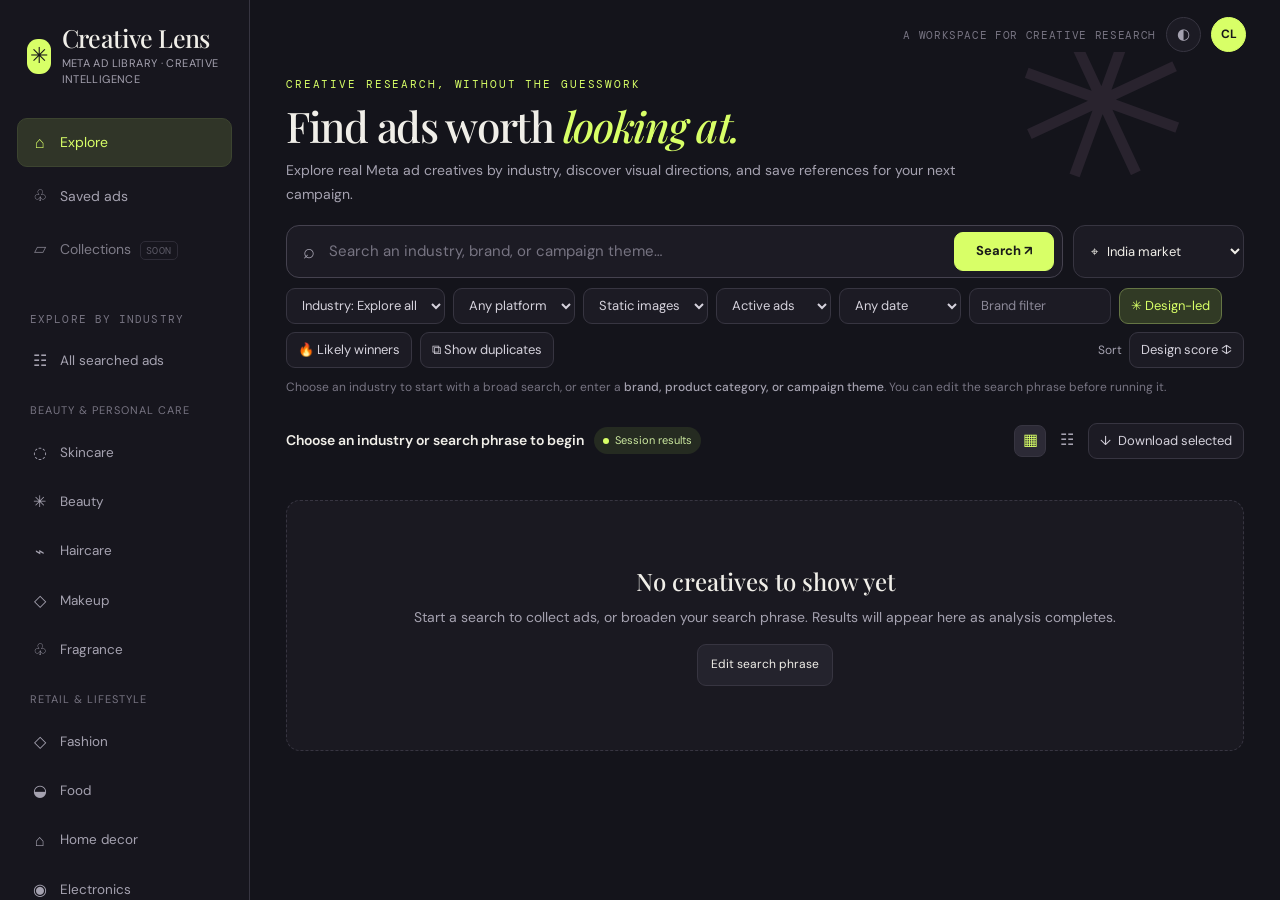
==== commit 8c312563: "Short category names that match the search, and Your searches Category buttons showed long names (Fa" ====
--- a/dashboard.html
+++ b/dashboard.html
@@ -10,12 +10,12 @@
 <style>
 :root{--bg:#14141b;--panel:#1c1b24;--panel-2:#24232d;--panel-3:#2c2a36;--line:#373541;--ink:#f0eee8;--muted:#a5a2b0;--dim:#777482;--plum:#6b536b;--lime:#d8ff67;--lime-soft:#313a25;--danger:#ff8278;--sans:'DM Sans',Arial,sans-serif;--serif:'Playfair Display',Georgia,serif;--mono:'DM Mono',monospace}
 *{box-sizing:border-box}html{scroll-behavior:smooth}body{margin:0;background:var(--bg);color:var(--ink);font-family:var(--sans);-webkit-font-smoothing:antialiased}button,input,select{font:inherit}button,select{cursor:pointer}button:focus-visible,input:focus-visible,select:focus-visible{outline:2px solid var(--lime);outline-offset:3px}button{transition:background .18s,border-color .18s,color .18s,transform .18s}button:active{transform:translateY(1px)}
-.app-shell{min-height:100vh}.sidebar{position:fixed;inset:0 auto 0 0;width:250px;background:#17161e;border-right:1px solid var(--line);padding:25px 17px 18px;display:flex;flex-direction:column;z-index:10;overflow-y:auto}.brand-lockup{display:flex;gap:11px;align-items:center;padding:0 10px 30px}.brand-symbol{width:35px;height:35px;border-radius:11px;display:grid;place-items:center;background:var(--lime);color:#18191a;font-size:22px}.brand-name{font:500 25px/1 var(--serif);letter-spacing:-.6px}.brand-caption{font-size:10px;color:var(--muted);margin-top:6px;letter-spacing:.035em}.side-label{padding:0 13px 10px;color:var(--dim);font:11px var(--mono);letter-spacing:.1em;text-transform:uppercase}.side-nav,.category-list{display:grid;gap:4px}.nav-btn,.category-btn{display:flex;align-items:center;gap:12px;width:100%;border:1px solid transparent;background:transparent;text-align:left;color:var(--muted);border-radius:10px;padding:11px 13px;font-size:13px}.nav-btn:hover,.category-btn:hover{background:var(--panel-2);color:var(--ink)}.nav-btn.active,.category-btn.active{background:#303528;border-color:#3c4430;color:var(--lime)}.nav-btn-soon{opacity:.72}.coming-soon{margin-left:5px;padding:2px 5px;border:1px solid var(--line);border-radius:5px;color:var(--dim);font:9px var(--mono);text-transform:uppercase;letter-spacing:.04em}.nav-icon{width:17px;text-align:center;font-size:16px}.side-divider{height:1px;background:var(--line);margin:19px 12px}.category-group-label{margin:11px 13px 5px;color:var(--dim);font-size:10px;text-transform:uppercase;letter-spacing:.09em}.category-btn{padding:9px 13px;font-size:12.5px}.sidebar-bottom{margin-top:auto;padding-top:20px}.design-filter{border:1px solid var(--line);border-radius:12px;padding:13px;background:var(--panel)}.design-filter-head{display:flex;gap:8px;align-items:center;font-size:12px;font-weight:600;color:var(--lime)}.design-filter p{font-size:11px;line-height:1.5;color:var(--muted);margin:9px 0 12px 22px}.switch-row{display:flex;justify-content:space-between;align-items:center;padding-left:22px;font-size:10px;color:var(--muted)}.switch{width:36px;height:21px;border:0;border-radius:99px;background:#555360;padding:3px;display:flex;align-items:center}.switch:after{content:'';width:15px;height:15px;border-radius:50%;background:#f3f1eb;transition:transform .18s}.switch.active{background:var(--lime);justify-content:flex-end}.switch.active:after{background:#1b1b1c}
+.app-shell{min-height:100vh}.sidebar{position:fixed;inset:0 auto 0 0;width:250px;background:#17161e;border-right:1px solid var(--line);padding:25px 17px 18px;display:flex;flex-direction:column;z-index:10;overflow-y:auto}.brand-lockup{display:flex;gap:11px;align-items:center;padding:0 10px 30px}.brand-symbol{width:35px;height:35px;border-radius:11px;display:grid;place-items:center;background:var(--lime);color:#18191a;font-size:22px}.brand-name{font:500 25px/1 var(--serif);letter-spacing:-.6px}.brand-caption{font-size:10px;color:var(--muted);margin-top:6px;letter-spacing:.035em}.side-label{padding:0 13px 10px;color:var(--dim);font:11px var(--mono);letter-spacing:.1em;text-transform:uppercase}.side-nav,.category-list{display:grid;gap:4px}.nav-btn,.category-btn{display:flex;align-items:center;gap:12px;width:100%;border:1px solid transparent;background:transparent;text-align:left;color:var(--muted);border-radius:10px;padding:11px 13px;font-size:13px}.nav-btn:hover,.category-btn:hover{background:var(--panel-2);color:var(--ink)}.nav-btn.active,.category-btn.active{background:#303528;border-color:#3c4430;color:var(--lime)}.nav-btn-soon{opacity:.72}.coming-soon{margin-left:5px;padding:2px 5px;border:1px solid var(--line);border-radius:5px;color:var(--dim);font:9px var(--mono);text-transform:uppercase;letter-spacing:.04em}.nav-icon{width:17px;text-align:center;font-size:16px}.side-divider{height:1px;background:var(--line);margin:19px 12px}.category-group-label{margin:11px 13px 5px;color:var(--dim);font-size:10px;text-transform:uppercase;letter-spacing:.09em}.my-search{position:relative}.my-search .remove-search{margin-left:auto;border:0;background:transparent;color:var(--dim);font-size:15px;line-height:1;padding:0 2px;opacity:0;transition:opacity .15s}.my-search:hover .remove-search,.remove-search:focus-visible{opacity:1}.remove-search:hover{color:var(--ink)}.category-btn{padding:9px 13px;font-size:12.5px}.sidebar-bottom{margin-top:auto;padding-top:20px}.design-filter{border:1px solid var(--line);border-radius:12px;padding:13px;background:var(--panel)}.design-filter-head{display:flex;gap:8px;align-items:center;font-size:12px;font-weight:600;color:var(--lime)}.design-filter p{font-size:11px;line-height:1.5;color:var(--muted);margin:9px 0 12px 22px}.switch-row{display:flex;justify-content:space-between;align-items:center;padding-left:22px;font-size:10px;color:var(--muted)}.switch{width:36px;height:21px;border:0;border-radius:99px;background:#555360;padding:3px;display:flex;align-items:center}.switch:after{content:'';width:15px;height:15px;border-radius:50%;background:#f3f1eb;transition:transform .18s}.switch.active{background:var(--lime);justify-content:flex-end}.switch.active:after{background:#1b1b1c}
 .main{margin-left:250px;min-width:0}.topbar{display:flex;justify-content:flex-end;align-items:center;gap:10px;padding:17px 34px 0}.top-note{font:10px var(--mono);letter-spacing:.06em;color:var(--dim)}.icon-button,.avatar{width:35px;height:35px;border:1px solid var(--line);background:var(--panel);color:var(--muted);border-radius:50%;display:grid;place-items:center}.avatar{background:var(--lime);border-color:var(--lime);color:#17181a;font-size:12px;font-weight:700}.hero{position:relative;padding:24px 36px 18px;overflow:hidden;min-height:133px}.hero:after{content:'✳';position:absolute;right:8%;top:-72px;font:220px/1 var(--serif);color:var(--plum);opacity:.24;transform:rotate(20deg);pointer-events:none}.hero-kicker{font:10px var(--mono);text-transform:uppercase;letter-spacing:.17em;color:var(--lime);margin-bottom:10px}.hero h1{position:relative;z-index:1;font:500 clamp(34px,3.3vw,49px)/1.1 var(--serif);letter-spacing:-1.3px;margin:0;max-width:760px}.hero h1 em{font-weight:500;color:var(--lime)}.hero p{position:relative;z-index:1;color:var(--muted);font-size:13px;margin:9px 0 0;max-width:650px;line-height:1.6}
 .search-area{padding:0 36px 20px}.search-row{display:flex;gap:10px;align-items:stretch}.search-box{height:53px;display:flex;align-items:center;gap:12px;background:var(--panel);border:1px solid #45424f;border-radius:13px;padding:0 8px 0 16px;flex:1;min-width:0}.search-icon{font-size:20px;color:var(--muted)}.search-box input{border:0;outline:none!important;box-shadow:none;min-width:0;flex:1;background:transparent;font-size:13px;color:var(--ink)}.search-box input::placeholder{color:#777482}.search-btn{height:39px;align-self:center;background:var(--lime);color:#191a19;border:1px solid var(--lime);border-radius:9px;padding:0 21px;font-size:12px;font-weight:700}.search-btn:hover{background:#e4ff91}.country-select{height:53px;min-width:145px;border:1px solid var(--line);border-radius:12px;background:var(--panel);padding:0 13px;color:var(--ink);font-size:12px}.filter-row{display:flex;align-items:center;gap:8px;flex-wrap:wrap;margin-top:10px}.pill-select,.filter-btn,.sort-select,#fBrand{height:36px;border:1px solid var(--line);border-radius:9px;background:var(--panel);color:#d5d2dc;padding:0 11px;font-size:11.5px}.pill-select option,.pill-select optgroup{background:var(--panel);color:var(--ink)}#fBrand{width:142px;min-width:110px}#fBrand::placeholder{color:#8b8897}.filter-btn{display:flex;align-items:center;gap:7px}.filter-btn.active{background:var(--lime-soft);color:var(--lime);border-color:#657544}.filter-btn#fDesign.active{background:var(--lime-soft);color:var(--lime);border-color:#657544}.sort-wrap{display:flex;align-items:center;gap:7px;margin-left:auto;font-size:11px;color:var(--muted)}.status-hint{margin-top:10px;color:var(--dim);font-size:11px;line-height:1.5}.status-hint strong{color:var(--muted);font-weight:500}
 /* Two-stage live session panel */
 #progressBar{display:none;margin:0 36px 22px;background:linear-gradient(135deg,#211f29,#1b1b23);border:1px solid #3d3947;border-radius:17px;overflow:hidden;position:relative}#progressBar.show{display:block}.session-head{display:flex;justify-content:space-between;align-items:center;gap:16px;padding:16px 19px 13px;border-bottom:1px solid #35323e}.session-kicker{font:10px var(--mono);letter-spacing:.12em;text-transform:uppercase;color:var(--muted)}.session-title{font:500 19px var(--serif);margin-top:5px}.stage-pills{display:flex;align-items:center;gap:6px}.stage-pill{display:flex;align-items:center;gap:7px;padding:7px 10px;border:1px solid var(--line);border-radius:99px;color:var(--dim);font-size:10px;white-space:nowrap}.stage-pill .stage-index{font:10px var(--mono)}.stage-pill.active{background:var(--lime-soft);border-color:#596941;color:var(--lime)}.stage-pill.complete{color:#c4e88a;border-color:#46563a}.stage-dot{width:6px;height:6px;border-radius:50%;background:currentColor}.session-body{padding:18px 19px 17px}.stage-copy{display:flex;align-items:flex-start;gap:13px}.stage-icon{flex-shrink:0;width:40px;height:40px;display:grid;place-items:center;border-radius:12px;background:#30303a;color:var(--lime);font-size:18px}.stage-text{flex:1;min-width:0}.stage-text h3{font-size:13px;margin:1px 0 5px;font-weight:600}.stage-text p{font-size:11px;color:var(--muted);margin:0;line-height:1.55}.stop-btn{border:1px solid #784742;color:var(--danger);background:#2d2025;border-radius:9px;padding:9px 12px;font-size:11px;white-space:nowrap}.stop-btn:hover{background:#42272a}.collect-indeterminate{height:5px;background:#34323d;border-radius:99px;overflow:hidden;margin:17px 0 0 53px}.collect-indeterminate:after{content:'';display:block;height:100%;width:27%;background:var(--lime);border-radius:99px;animation:travel 1.5s ease-in-out infinite}@keyframes travel{0%{transform:translateX(-110%)}100%{transform:translateX(390%)}}.analysis-grid{display:none;grid-template-columns:repeat(3,minmax(0,1fr));gap:10px;margin-top:17px}.analysis-grid.show{display:grid}.metric{background:#25232e;border:1px solid #393643;border-radius:12px;padding:13px 14px;min-width:0}.metric-label{font:9px var(--mono);letter-spacing:.07em;text-transform:uppercase;color:var(--muted)}.metric-value{font:500 clamp(25px,3vw,37px)/1.1 var(--serif);letter-spacing:-.6px;color:var(--ink);margin-top:8px;font-variant-numeric:tabular-nums}.metric-value.lime{color:var(--lime)}.metric-sub{font-size:10px;color:var(--dim);margin-top:5px}.analysis-track{height:5px;background:#363440;border-radius:99px;overflow:hidden;margin-top:15px}.analysis-track-fill{height:100%;width:0;background:var(--lime);border-radius:99px;transition:width .35s}.analysis-foot{display:flex;justify-content:space-between;gap:12px;margin-top:9px;color:var(--dim);font:10px var(--mono)}.analysis-foot strong{color:var(--muted);font-weight:400}.session-complete{display:none;padding:10px 19px;background:#242b20;border-top:1px solid #3a4432;color:#cce9a0;font-size:11px}.session-complete.show{display:block}
-.content{padding:0 36px 45px}.content-heading{display:flex;align-items:center;justify-content:space-between;gap:16px;margin:5px 0 16px}.result-summary{display:flex;align-items:center;gap:10px;flex-wrap:wrap}.result-summary strong{font-size:13px;font-weight:600}.live-badge{display:inline-flex;align-items:center;gap:6px;padding:5px 9px;border-radius:20px;background:#252b21;color:#cce9a0;font-size:10px}.live-badge .dot{width:6px;height:6px;background:var(--lime);border-radius:50%;display:inline-block}.view-actions{display:flex;gap:5px;align-items:center}.view-toggle{border:1px solid transparent;background:transparent;color:var(--muted);border-radius:8px;width:32px;height:32px;font-size:16px}.view-toggle.active{background:var(--panel-3);border-color:var(--line);color:var(--lime)}#resultCount{font-size:13px;color:var(--ink)}.grid{display:block;columns:4 205px;column-gap:13px;padding-bottom:25px}.card{display:inline-flex;vertical-align:top;flex-direction:column;width:100%;margin:0 0 13px;break-inside:avoid;background:var(--panel);border:1px solid #34323e;border-radius:12px;overflow:hidden;position:relative;box-shadow:0 3px 10px #0000000c;transition:transform .22s,box-shadow .22s,border-color .22s}.card:hover{transform:translateY(-3px);box-shadow:0 12px 30px #0004;border-color:#62556a}.creative-media{position:relative;background:#292731;overflow:hidden}.creative-media img{display:block;width:100%;height:auto;min-height:130px;max-height:560px;object-fit:cover;background:#292731;transition:transform .35s}.card:hover .creative-media img{transform:scale(1.015)}.creative-media img.image-error{display:none}.image-placeholder{min-height:190px;display:flex;flex-direction:column;align-items:center;justify-content:center;gap:7px;padding:20px;text-align:center;color:var(--muted);background:radial-gradient(circle at 50% 30%,#34313f,#24232c 70%);font-size:12px}.image-placeholder:before{content:"✳";display:grid;place-items:center;width:38px;height:38px;border-radius:12px;background:#34313b;color:var(--lime);font-size:21px}.image-placeholder small{font-size:10px;color:var(--dim)}.sel{position:absolute;top:11px;left:11px;z-index:3;width:17px;height:17px;accent-color:var(--lime);opacity:0;transition:opacity .15s}.card:hover .sel,.sel:focus-visible{opacity:1}.save-float{position:absolute;z-index:4;right:10px;top:10px;width:33px;height:33px;border:1px solid #ffffff6b;background:#191820dc;color:#f0eee8;border-radius:50%;font-size:17px;display:grid;place-items:center;backdrop-filter:blur(8px)}.save-float:hover,.save-float.saved{background:var(--lime);color:#18191a;border-color:var(--lime)}.card-hover-actions{position:absolute;inset:auto 0 0;padding:32px 12px 11px;background:linear-gradient(transparent,#000b);opacity:0;transition:opacity .18s}.card:hover .card-hover-actions{opacity:1}.viewlink{display:inline-block;text-decoration:none;color:#fff;background:#ffffff20;border:1px solid #ffffff80;border-radius:20px;padding:7px 11px;font-size:11px;backdrop-filter:blur(8px)}.card-body{padding:11px 12px 12px}.brand-row{display:flex;align-items:center;gap:8px;min-width:0}.brand-mark{width:27px;height:27px;border-radius:8px;display:grid;place-items:center;background:#34303b;color:var(--lime);font-size:11px;font-weight:700;flex-shrink:0}.brand-info{min-width:0;flex:1}.brand{font-size:11.5px;font-weight:600;white-space:nowrap;overflow:hidden;text-overflow:ellipsis}.cat{font-size:10px;color:var(--muted);margin-top:3px;white-space:nowrap;overflow:hidden;text-overflow:ellipsis}.platform-mark{width:22px;height:22px;border-radius:7px;display:grid;place-items:center;font-size:11px;flex-shrink:0;background:#2e2d39;color:#d5d2dc}.card-meta{display:flex;align-items:center;gap:6px;flex-wrap:wrap;margin-top:10px;font-size:9px;color:var(--muted)}.quality-dot{width:5px;height:5px;border-radius:50%;background:var(--lime)}.meta-separator{color:var(--dim)}.rank-score{margin-left:auto;font:10px var(--mono);color:var(--lime)}.winner-tag{display:inline-block;margin-top:9px;padding:3px 8px;border-radius:20px;background:#3a2a1c;color:#ffc58a;font-size:10px;font-weight:600}.empty{display:none;text-align:center;padding:64px 20px;color:var(--muted);font-size:13px;line-height:1.7;border:1px dashed var(--line);border-radius:14px;background:#1a1921}.empty strong{display:block;color:var(--ink);font:500 22px var(--serif);margin-bottom:8px}.empty button{margin-top:14px;background:var(--panel-2);color:var(--ink);border:1px solid var(--line);border-radius:9px;padding:9px 13px;font-size:11px}.error-banner{display:none;margin:0 36px 16px;padding:12px 14px;border:1px solid #784742;background:#2d2025;color:#ffc0b9;border-radius:10px;font-size:12px}.error-banner.show{display:block}.dot-pulse{width:6px;height:6px;background:var(--lime);border-radius:50%;display:inline-block;animation:pulse 1.2s infinite}@keyframes pulse{50%{opacity:.35}}.bump{animation:bump .25s ease-out}@keyframes bump{50%{transform:translateY(-2px);text-shadow:0 0 16px #d8ff6766}}.skeleton-grid{display:none;columns:4 205px;column-gap:13px}.skeleton-grid.show{display:block}.skel-card{break-inside:avoid;margin-bottom:13px;border:1px solid var(--line);border-radius:12px;overflow:hidden;background:var(--panel)}.skel-thumb{height:210px;background:linear-gradient(110deg,#24232c 25%,#302e39 38%,#24232c 55%);background-size:200% 100%;animation:shimmer 1.5s infinite}.skel-lines{padding:12px}.skel-line{height:8px;border-radius:8px;background:#33313d;margin-bottom:8px}.skel-line.w60{width:60%}.skel-line.w40{width:40%}@keyframes shimmer{to{background-position-x:-200%}}
+.content{padding:0 36px 45px}.content-heading{display:flex;align-items:center;justify-content:space-between;gap:16px;margin:5px 0 16px}.result-summary{display:flex;align-items:center;gap:10px;flex-wrap:wrap}.result-summary strong{font-size:13px;font-weight:600}.live-badge{display:inline-flex;align-items:center;gap:6px;padding:5px 9px;border-radius:20px;background:#252b21;color:#cce9a0;font-size:10px}.live-badge .dot{width:6px;height:6px;background:var(--lime);border-radius:50%;display:inline-block}.view-actions{display:flex;gap:5px;align-items:center}.view-toggle{border:1px solid transparent;background:transparent;color:var(--muted);border-radius:8px;width:32px;height:32px;font-size:16px}.view-toggle.active{background:var(--panel-3);border-color:var(--line);color:var(--lime)}#resultCount{font-size:13px;color:var(--ink)}.grid{display:block;columns:4 205px;column-gap:13px;padding-bottom:25px}.card{display:inline-flex;vertical-align:top;flex-direction:column;width:100%;margin:0 0 13px;break-inside:avoid;background:var(--panel);border:1px solid #34323e;border-radius:12px;overflow:hidden;position:relative;box-shadow:0 3px 10px #0000000c;transition:transform .22s,box-shadow .22s,border-color .22s}.card:hover{transform:translateY(-3px);box-shadow:0 12px 30px #0004;border-color:#62556a}.creative-media{position:relative;background:#292731;overflow:hidden}.creative-media img{display:block;width:100%;height:auto;min-height:130px;max-height:560px;object-fit:cover;background:#292731;transition:transform .35s}.card:hover .creative-media img{transform:scale(1.015)}.creative-media img.image-error{display:none}.image-placeholder{min-height:190px;display:flex;flex-direction:column;align-items:center;justify-content:center;gap:7px;padding:20px;text-align:center;color:var(--muted);background:radial-gradient(circle at 50% 30%,#34313f,#24232c 70%);font-size:12px}.image-placeholder:before{content:"✳";display:grid;place-items:center;width:38px;height:38px;border-radius:12px;background:#34313b;color:var(--lime);font-size:21px}.image-placeholder small{font-size:10px;color:var(--dim)}.sel{position:absolute;top:11px;left:11px;z-index:3;width:17px;height:17px;accent-color:var(--lime);opacity:0;transition:opacity .15s}.card:hover .sel,.sel:focus-visible{opacity:1}.save-float{position:absolute;z-index:4;right:10px;top:10px;width:33px;height:33px;border:1px solid #ffffff6b;background:#191820dc;color:#f0eee8;border-radius:50%;font-size:17px;display:grid;place-items:center;backdrop-filter:blur(8px)}.save-float:hover,.save-float.saved{background:var(--lime);color:#18191a;border-color:var(--lime)}.card-hover-actions{position:absolute;inset:auto 0 0;padding:32px 12px 11px;background:linear-gradient(transparent,#000b);opacity:0;transition:opacity .18s}.card:hover .card-hover-actions{opacity:1}.viewlink{display:inline-block;text-decoration:none;color:#fff;background:#ffffff20;border:1px solid #ffffff80;border-radius:20px;padding:7px 11px;font-size:11px;backdrop-filter:blur(8px)}.card-body{padding:11px 12px 12px}.brand-row{display:flex;align-items:center;gap:8px;min-width:0}.brand-mark{width:27px;height:27px;border-radius:8px;display:grid;place-items:center;background:#34303b;color:var(--lime);font-size:11px;font-weight:700;flex-shrink:0}.brand-info{min-width:0;flex:1}.brand{font-size:11.5px;font-weight:600;white-space:nowrap;overflow:hidden;text-overflow:ellipsis}.cat{font-size:10px;color:var(--muted);margin-top:3px;white-space:nowrap;overflow:hidden;text-overflow:ellipsis}.platform-mark{width:22px;height:22px;border-radius:7px;display:grid;place-items:center;font-size:11px;flex-shrink:0;background:#2e2d39;color:#d5d2dc}.card-meta{display:flex;align-items:center;gap:6px;flex-wrap:wrap;margin-top:10px;font-size:9px;color:var(--muted)}.quality-dot{width:5px;height:5px;border-radius:50%;background:var(--lime)}.meta-separator{color:var(--dim)}.rank-score{margin-left:auto;font:10px var(--mono);color:var(--lime)}.winner-tag{display:inline-block;margin-top:9px;padding:3px 8px;border-radius:20px;background:#3a2a1c;color:#ffc58a;font-size:10px;font-weight:600}.new-tag{background:#1f2f3a;color:#9fd4ff}.empty{display:none;text-align:center;padding:64px 20px;color:var(--muted);font-size:13px;line-height:1.7;border:1px dashed var(--line);border-radius:14px;background:#1a1921}.empty strong{display:block;color:var(--ink);font:500 22px var(--serif);margin-bottom:8px}.empty button{margin-top:14px;background:var(--panel-2);color:var(--ink);border:1px solid var(--line);border-radius:9px;padding:9px 13px;font-size:11px}.error-banner{display:none;margin:0 36px 16px;padding:12px 14px;border:1px solid #784742;background:#2d2025;color:#ffc0b9;border-radius:10px;font-size:12px}.error-banner.show{display:block}.dot-pulse{width:6px;height:6px;background:var(--lime);border-radius:50%;display:inline-block;animation:pulse 1.2s infinite}@keyframes pulse{50%{opacity:.35}}.bump{animation:bump .25s ease-out}@keyframes bump{50%{transform:translateY(-2px);text-shadow:0 0 16px #d8ff6766}}.skeleton-grid{display:none;columns:4 205px;column-gap:13px}.skeleton-grid.show{display:block}.skel-card{break-inside:avoid;margin-bottom:13px;border:1px solid var(--line);border-radius:12px;overflow:hidden;background:var(--panel)}.skel-thumb{height:210px;background:linear-gradient(110deg,#24232c 25%,#302e39 38%,#24232c 55%);background-size:200% 100%;animation:shimmer 1.5s infinite}.skel-lines{padding:12px}.skel-line{height:8px;border-radius:8px;background:#33313d;margin-bottom:8px}.skel-line.w60{width:60%}.skel-line.w40{width:40%}@keyframes shimmer{to{background-position-x:-200%}}
 @media(min-width:1600px){.grid,.skeleton-grid{columns:5 210px}}@media(max-width:1250px){.sidebar{width:220px;padding-inline:13px}.main{margin-left:220px}.hero,.search-area,.content{padding-left:25px;padding-right:25px}#progressBar,.error-banner{margin-left:25px;margin-right:25px}.grid,.skeleton-grid{columns:3 200px}.filter-row{gap:6px}.country-select{min-width:125px}.stage-pills{gap:4px}.stage-pill{padding:7px 8px}}@media(max-width:900px){.sidebar{width:70px;padding:18px 8px}.brand-lockup{padding:0 8px 24px;justify-content:center}.brand-lockup>div:last-child,.nav-label,.side-divider,.side-label,.category-group-label,.category-btn .nav-label,.design-filter{display:none}.nav-btn,.category-btn{justify-content:center;padding:12px 7px}.nav-icon{font-size:18px}.main{margin-left:70px}.grid,.skeleton-grid{columns:2 190px}.hero,.search-area,.content{padding-left:20px;padding-right:20px}#progressBar,.error-banner{margin-left:20px;margin-right:20px}.filter-row{align-items:stretch}.sort-wrap{margin-left:0}.session-head{align-items:flex-start;flex-direction:column}.stage-pills{flex-wrap:wrap}.analysis-grid{gap:7px}.metric{padding:11px}.metric-label{font-size:8px}}@media(max-width:600px){.sidebar{position:sticky;top:0;inset:auto;width:100%;height:auto;display:block;padding:9px 12px;border-right:0;border-bottom:1px solid var(--line)}.brand-lockup{justify-content:flex-start;padding:0 5px 10px}.brand-lockup>div:last-child{display:block}.brand-name{font-size:21px}.brand-symbol{width:30px;height:30px;font-size:19px}.side-nav{display:flex;gap:5px}.nav-btn{flex:1;justify-content:center;padding:8px;font-size:11px}.nav-label{display:inline}.nav-icon{font-size:14px;width:auto}.side-divider,.side-label,.category-list,.design-filter{display:none}.main{margin-left:0}.topbar{display:none}.hero{padding:21px 17px 15px;min-height:0}.hero h1{font-size:35px;letter-spacing:-1px}.hero p{font-size:12px}.hero:after{font-size:145px;right:-45px;top:-40px}.search-area{padding:0 13px 15px}.search-row{flex-wrap:wrap;gap:7px}.search-box{flex-basis:100%;height:49px}.search-btn{padding:0 14px}.country-select{flex:1;height:42px}.filter-row{display:grid;grid-template-columns:repeat(2,minmax(0,1fr));gap:7px}.filter-row select,.filter-row button,#fBrand{width:100%;min-width:0}.sort-wrap{grid-column:1/-1;justify-content:flex-end}.status-hint{font-size:10px}.content{padding:0 13px 28px}.content-heading{margin-top:4px}.grid,.skeleton-grid{columns:2 140px;column-gap:8px}.card,.skel-card{margin-bottom:8px;border-radius:9px}.card-body{padding:8px}.brand-mark{width:23px;height:23px}.brand{font-size:10px}.cat{font-size:9px}.card-meta{font-size:8px;gap:4px;margin-top:7px}.save-float{width:29px;height:29px;top:7px;right:7px}.sel{top:12px;left:8px}.view-actions .download-label{display:none}#progressBar,.error-banner{margin:0 13px 15px;border-radius:12px}.session-head{padding:13px}.session-title{font-size:17px}.stage-pills{width:100%}.stage-pill{font-size:9px}.session-body{padding:14px}.stage-icon{width:34px;height:34px}.stage-text h3{font-size:12px}.stage-text p{font-size:10px}.stop-btn{padding:7px 9px;font-size:10px}.analysis-grid{grid-template-columns:repeat(3,minmax(0,1fr));gap:6px;margin-top:13px}.metric{padding:9px 8px}.metric-label{font-size:7px;letter-spacing:.03em}.metric-value{font-size:24px}.metric-sub{font-size:8px}.analysis-foot{font-size:8px}.collect-indeterminate{margin-left:0}.error-banner{font-size:11px}}
 
 /* Typography & breathing-room pass: prioritize readable hierarchy over dense UI */
@@ -123,21 +123,23 @@
     <button class="category-btn" data-query="" onclick="chooseCategory('','All searched ads')" title="Every ad from today's searches, best first"><span class="nav-icon">☷</span><span class="nav-label">All searched ads</span></button>
     <div class="category-group-label">Beauty & personal care</div>
     <button class="category-btn" data-query="skincare" onclick="chooseCategory('skincare','Skincare')"><span class="nav-icon">◌</span><span class="nav-label">Skincare</span></button>
-    <button class="category-btn" data-query="beauty" onclick="chooseCategory('beauty','Beauty')"><span class="nav-icon">✳</span><span class="nav-label">Beauty & cosmetics</span></button>
+    <button class="category-btn" data-query="beauty" onclick="chooseCategory('beauty','Beauty')"><span class="nav-icon">✳</span><span class="nav-label">Beauty</span></button>
     <button class="category-btn" data-query="haircare" onclick="chooseCategory('haircare','Haircare')"><span class="nav-icon">⌁</span><span class="nav-label">Haircare</span></button>
     <button class="category-btn" data-query="makeup" onclick="chooseCategory('makeup','Makeup')"><span class="nav-icon">◇</span><span class="nav-label">Makeup</span></button>
     <button class="category-btn" data-query="fragrance" onclick="chooseCategory('fragrance','Fragrance')"><span class="nav-icon">♧</span><span class="nav-label">Fragrance</span></button>
     <div class="category-group-label">Retail & lifestyle</div>
-    <button class="category-btn" data-query="fashion" onclick="chooseCategory('fashion','Fashion')"><span class="nav-icon">◇</span><span class="nav-label">Fashion & accessories</span></button>
-    <button class="category-btn" data-query="food and beverage" onclick="chooseCategory('food and beverage','Food & Beverage')"><span class="nav-icon">◒</span><span class="nav-label">Food & beverage</span></button>
-    <button class="category-btn" data-query="home decor" onclick="chooseCategory('home decor','Home & Living')"><span class="nav-icon">⌂</span><span class="nav-label">Home & living</span></button>
-    <button class="category-btn" data-query="electronics" onclick="chooseCategory('electronics','Electronics')"><span class="nav-icon">◉</span><span class="nav-label">Consumer electronics</span></button>
+    <button class="category-btn" data-query="fashion" onclick="chooseCategory('fashion','Fashion')"><span class="nav-icon">◇</span><span class="nav-label">Fashion</span></button>
+    <button class="category-btn" data-query="food" onclick="chooseCategory('food','Food')"><span class="nav-icon">◒</span><span class="nav-label">Food</span></button>
+    <button class="category-btn" data-query="home decor" onclick="chooseCategory('home decor','Home decor')"><span class="nav-icon">⌂</span><span class="nav-label">Home decor</span></button>
+    <button class="category-btn" data-query="electronics" onclick="chooseCategory('electronics','Electronics')"><span class="nav-icon">◉</span><span class="nav-label">Electronics</span></button>
     <div class="category-group-label">Other industries</div>
-    <button class="category-btn" data-query="supplements" onclick="chooseCategory('supplements','Supplements')"><span class="nav-icon">✚</span><span class="nav-label">Health & supplements</span></button>
-    <button class="category-btn" data-query="fitness" onclick="chooseCategory('fitness','Fitness')"><span class="nav-icon">↗</span><span class="nav-label">Fitness & sports</span></button>
-    <button class="category-btn" data-query="SaaS" onclick="chooseCategory('SaaS','SaaS & software')"><span class="nav-icon">⌘</span><span class="nav-label">SaaS & software</span></button>
+    <button class="category-btn" data-query="supplements" onclick="chooseCategory('supplements','Supplements')"><span class="nav-icon">✚</span><span class="nav-label">Supplements</span></button>
+    <button class="category-btn" data-query="fitness" onclick="chooseCategory('fitness','Fitness')"><span class="nav-icon">↗</span><span class="nav-label">Fitness</span></button>
+    <button class="category-btn" data-query="software" onclick="chooseCategory('software','Software')"><span class="nav-icon">⌘</span><span class="nav-label">Software</span></button>
     <button class="category-btn" data-query="pet care" onclick="chooseCategory('pet care','Pet care')"><span class="nav-icon">♡</span><span class="nav-label">Pet care</span></button>
-    <button class="category-btn" data-query="travel" onclick="chooseCategory('travel','Travel & hospitality')"><span class="nav-icon">✦</span><span class="nav-label">Travel & hospitality</span></button>
+    <button class="category-btn" data-query="travel" onclick="chooseCategory('travel','Travel')"><span class="nav-icon">✦</span><span class="nav-label">Travel</span></button>
+    <div class="category-group-label" id="mySearchesLabel" style="display:none">Your searches</div>
+    <div id="mySearches"></div>
   </nav>
   <div class="sidebar-bottom"><div class="design-filter"><div class="design-filter-head"><span>✳</span> Design-led filter</div><p>Prioritise image creatives with stronger design signals.</p><div class="switch-row"><span id="designFilterLabel">Enabled</span><button id="designSwitch" class="switch active" aria-label="Toggle design-led filter" onclick="toggleDesignLed()"></button></div></div></div>
 </aside>
@@ -147,14 +149,14 @@
   <section class="search-area" aria-label="Search and filters">
     <div class="search-row"><div class="search-box"><span class="search-icon">⌕</span><input type="text" id="q" placeholder="Search an industry, brand, or campaign theme…" aria-label="Search ads"><button class="search-btn" id="searchBtn" onclick="submitSearch()">Search ↗</button></div><select class="country-select" id="fCountry" aria-label="Ad market"><option value="IN" selected>⌖ &nbsp; India market</option><option value="GB">United Kingdom</option><option value="US">United States</option><option value="">All available markets</option></select></div>
     <div class="filter-row">
-      <select class="pill-select" id="fCategory" aria-label="Industry search"><option value="">Industry: Explore all</option><optgroup label="Beauty & personal care"><option value="skincare">Skincare</option><option value="beauty">Beauty & cosmetics</option><option value="haircare">Haircare</option><option value="makeup">Makeup</option><option value="fragrance">Fragrance</option></optgroup><optgroup label="Retail & lifestyle"><option value="fashion">Fashion & accessories</option><option value="food and beverage">Food & beverage</option><option value="home decor">Home & living</option><option value="electronics">Consumer electronics</option></optgroup><optgroup label="Other industries"><option value="supplements">Health & supplements</option><option value="fitness">Fitness & sports</option><option value="SaaS">SaaS & software</option><option value="pet care">Pet care</option><option value="travel">Travel & hospitality</option></optgroup></select>
+      <select class="pill-select" id="fCategory" aria-label="Industry search"><option value="">Industry: Explore all</option><optgroup label="Beauty & personal care"><option value="skincare">Skincare</option><option value="beauty">Beauty</option><option value="haircare">Haircare</option><option value="makeup">Makeup</option><option value="fragrance">Fragrance</option></optgroup><optgroup label="Retail & lifestyle"><option value="fashion">Fashion</option><option value="food">Food</option><option value="home decor">Home decor</option><option value="electronics">Electronics</option></optgroup><optgroup label="Other industries"><option value="supplements">Supplements</option><option value="fitness">Fitness</option><option value="software">Software</option><option value="pet care">Pet care</option><option value="travel">Travel</option></optgroup></select>
       <select class="pill-select" id="fPlatform" aria-label="Platform"><option value="">Any platform</option><option value="FACEBOOK">Facebook</option><option value="INSTAGRAM">Instagram</option></select>
       <select class="pill-select" id="fMedia" aria-label="Media type"><option value="IMAGE" selected>Static images</option></select>
       <select class="pill-select" id="fStatus" aria-label="Ad status"><option value="ACTIVE" selected>Active ads</option><option value="INACTIVE">Inactive ads</option><option value="">Any status</option></select>
       <select class="pill-select" id="fDate" aria-label="Date range"><option value="">Any date</option><option value="7">Last 7 days</option><option value="30">Last 30 days</option></select>
       <input type="text" id="fBrand" placeholder="Brand filter" aria-label="Filter by brand">
       <button id="fDesign" class="filter-btn active" onclick="toggleDesignLed()">✳ Design-led</button>
-      <button id="fWinners" class="filter-btn" onclick="toggleWinners()" title="Designs running for 30+ days: advertisers rarely keep paying for ads that don't work">🔥 Likely winners</button>
+      <button id="fWinners" class="filter-btn" onclick="toggleWinners()" title="Running 3+ months in 3+ separate ads: brands rarely keep paying for ads that don't work">🔥 Likely winners</button>
       <button id="fDupes" class="filter-btn" onclick="toggleDuplicates()" title="Also show the versions of an ad that were merged as duplicates">⧉ Show duplicates</button>
       <div class="sort-wrap"><span>Sort</span><button id="fSort" class="sort-select" onclick="toggleSortMode()">Design score ↕</button></div>
     </div>
@@ -188,8 +190,16 @@
 function showError(message){$('errorBanner').textContent=message;$('errorBanner').classList.add('show')}
 function clearError(){$('errorBanner').classList.remove('show');$('errorBanner').textContent=''}
 function escapeHtml(s){return String(s??'').replace(/[&<>"']/g,c=>({'&':'&amp;','<':'&lt;','>':'&gt;','"':'&quot;',"'":'&#39;'}[c]))}
+// "Your searches": phrases typed into the search box that aren't built-in
+// categories, remembered by the app (my_searches.json) so they stay in the side list.
+let mySearches=[];
+function isBuiltInCategory(q){return [...document.querySelectorAll('.category-btn')].some(b=>!b.closest('#mySearches')&&b.dataset.query.toLowerCase()===String(q).toLowerCase())}
+function renderMySearches(){const box=$('mySearches');$('mySearchesLabel').style.display=mySearches.length?'':'none';box.innerHTML=mySearches.map(q=>`<button class="category-btn my-search" data-query="${escapeHtml(q)}" onclick="chooseCategory(this.dataset.query,this.dataset.query)"><span class="nav-icon">⌕</span><span class="nav-label">${escapeHtml(q.charAt(0).toUpperCase()+q.slice(1))}</span><span class="remove-search" role="button" tabindex="0" title="Remove from your searches" onclick="event.stopPropagation();forgetSearch(this.parentElement.dataset.query)">×</span></button>`).join('');const current=$('q').value.trim();box.querySelectorAll('.category-btn').forEach(b=>b.classList.toggle('active',b.dataset.query===current))}
+async function loadMySearches(){try{mySearches=(await (await fetch('/api/my-searches')).json()).searches||[];renderMySearches()}catch(e){}}
+async function rememberSearch(q){if(!q||isBuiltInCategory(q)||mySearches.some(s=>s.toLowerCase()===q.toLowerCase()))return;try{mySearches=(await (await fetch('/api/my-searches',{method:'POST',headers:{'Content-Type':'application/json'},body:JSON.stringify({query:q})})).json()).searches||mySearches;renderMySearches()}catch(e){}}
+async function forgetSearch(q){try{mySearches=(await (await fetch('/api/my-searches?query='+encodeURIComponent(q),{method:'DELETE'})).json()).searches||[];renderMySearches()}catch(e){}}
 function chooseCategory(query,label){document.querySelectorAll('.category-btn').forEach(b=>b.classList.toggle('active',b.dataset.query===query));$('fCategory').value=query;$('q').value=query;showExplore();if(query)submitSearch();else loadCreatives('')}
-function submitSearch(){const selectedCategory=$('fCategory').value;const q=$('q').value.trim()||selectedCategory;if(!q){showError('Choose an industry or enter a search phrase first.');$('q').focus();return} $('q').value=q;if(q!==selectedCategory)$('fCategory').value='';document.querySelectorAll('.category-btn').forEach(b=>b.classList.toggle('active',b.dataset.query===q));loadCreatives(q)}
+function submitSearch(){const selectedCategory=$('fCategory').value;const q=$('q').value.trim()||selectedCategory;if(!q){showError('Choose an industry or enter a search phrase first.');$('q').focus();return} $('q').value=q;rememberSearch(q);if(q!==selectedCategory)$('fCategory').value='';document.querySelectorAll('.category-btn').forEach(b=>b.classList.toggle('active',b.dataset.query===q));loadCreatives(q)}
 function describeFailure(p){const mins=Math.ceil(Number(p.retry_after||0)/60);return (p.message||'The search could not finish. Check the server terminal for details.')+(mins>0?` You can retry in about ${mins} minute${mins===1?'':'s'}.`:' You can retry it now.')}
 function retryCurrentSearch(){if(lastSearchQuery)loadCreatives(lastSearchQuery,{retry:true})}
 function searchAgain(){if(lastSearchQuery)loadCreatives(lastSearchQuery,{refresh:true})}
@@ -303,12 +313,17 @@
   if(showSavedOnly&&$('resultCount'))$('resultCount').textContent=rows.length+' saved creative'+(rows.length===1?'':'s');if(winnersOnly)rows=rows.filter(isLikelyWinner);if(sortMode==='longevity')rows=[...rows].sort((a,b)=>(daysRunning(b.ad_start_date)??-1)-(daysRunning(a.ad_start_date)??-1));else rows=[...rows].sort((a,b)=>Number(b.rank_score||0)-Number(a.rank_score||0));renderGrid(rows)}
 function toggleSortMode(){sortMode=sortMode==='rank'?'longevity':'rank';$('fSort').textContent=sortMode==='rank'?'Design score ↕':'Longest running ↕';applySearchAndRender()}
 function imageFailed(img){const fallback=document.createElement('div');fallback.className='image-placeholder';const title=document.createElement('span');title.textContent='Preview unavailable';const note=document.createElement('small');note.textContent='The image link may have expired. Open the ad on Meta to view it.';fallback.append(title,note);img.replaceWith(fallback)}
-// Advertisers rarely keep paying for an ad that doesn't work, so a design
-// running this long is probably performing (a clue, not proof).
-const WINNER_DAYS=30;
-function isLikelyWinner(r){const d=daysRunning(r.ad_start_date);return d!==null&&d>=WINNER_DAYS}
+// Most ads Meta returns have run for months, so running time alone tags
+// nearly everything (2026-10-14: 37 of 46 design-led skincare ads ran 30+ days).
+// A likely winner has run 3+ months AND the brand put the design into 3+
+// separate ads: they keep paying for it (a clue, not proof). New = started in
+// the last 2 weeks, i.e. what competitors are testing now.
+const WINNER_DAYS=90,WINNER_ADS=3,NEW_DAYS=14;
+function isLikelyWinner(r){const d=daysRunning(r.ad_start_date);return d!==null&&d>=WINNER_DAYS&&Number(r.group_ad_count||1)>=WINNER_ADS}
+function isNewAd(r){const d=daysRunning(r.ad_start_date);return d!==null&&d<=NEW_DAYS}
+function runningLabel(days){if(days===null)return '';if(days===0)return 'Started today';if(days<60)return `Running ${days}d`;if(days<730)return `Running ${Math.floor(days/30)} mo`;return `Running ${Math.floor(days/365)} yrs`}
 function daysRunning(value){if(!value)return null;const date=new Date(value.replace(' ','T'));const days=Math.floor((Date.now()-date.getTime())/86400000);return days>=0?days:null}
-let seenCardHashes=new Set();function renderGrid(rows){const grid=$('grid');const empty=$('emptyMsg');$('resultCount').textContent=rows.length+' creative'+(rows.length===1?'':'s');if(!rows.length){grid.innerHTML='';empty.style.display='block';return}empty.style.display='none';grid.innerHTML=rows.map(r=>{const adLink=r.ad_id?`https://www.facebook.com/ads/library/?id=${encodeURIComponent(r.ad_id)}`:'';const days=daysRunning(r.ad_start_date);const ads=Number(r.group_ad_count||1);const daysLabel=[days===null?'':days===0?'Started today':`Running ${days}d`,ads>1?`${ads} ads`:''].filter(Boolean).join(' · ');const platform=String(r.platform||'').toLowerCase().includes('insta')?'◎':'f';const hash=String(r.image_hash||'');const saved=!!r.is_saved;return `<article class="card"><div class="creative-media"><input type="checkbox" class="sel" aria-label="Select creative" data-hash="${escapeHtml(hash)}" onchange="toggleSelect('${escapeHtml(hash)}',this.checked)"><button class="save-float ${saved?'saved':''}" aria-label="${saved?'Remove saved ad':'Save ad'}" title="${saved?'Remove saved ad':'Save ad'}" onclick="toggleSave('${escapeHtml(hash)}',${saved})">${saved?'★':'♧'}</button>${r.image_url?`<img src="${escapeHtml(r.image_url)}" alt="${escapeHtml((r.brand||'')+' ad creative')}" loading="lazy" onerror="imageFailed(this)">`:'<div class="image-placeholder"><span>Preview unavailable</span><small>No image URL was returned for this creative.</small></div>'}<div class="card-hover-actions">${adLink?`<a class="viewlink" href="${adLink}" target="_blank" rel="noopener">View on Meta ↗</a>`:''}</div></div><div class="card-body"><div class="brand-row"><span class="brand-mark">${escapeHtml((r.brand||'•').trim().charAt(0).toUpperCase())}</span><div class="brand-info"><div class="brand">${escapeHtml(r.brand||'Unknown advertiser')}</div><div class="cat">${escapeHtml(r.category||'Creative')}</div></div><span class="platform-mark">${platform}</span></div>${isLikelyWinner(r)?'<div class="winner-tag" title="Running 30+ days: probably performing (a clue, not proof)">🔥 Likely winner</div>':''}<div class="card-meta"><span class="quality-dot"></span><span>${Number(r.is_creative_representative)===0?'Duplicate':(Number(r.rank_score||0)>=0.5?'Design-led':'Not design-led')}</span>${daysLabel?`<span class="meta-separator">·</span><span>${daysLabel}</span>`:''}<span class="rank-score">${Math.round(Number(r.rank_score||0)*100)}%</span></div></div></article>`}).join('')}
+let seenCardHashes=new Set();function renderGrid(rows){const grid=$('grid');const empty=$('emptyMsg');$('resultCount').textContent=rows.length+' creative'+(rows.length===1?'':'s');if(!rows.length){grid.innerHTML='';empty.style.display='block';return}empty.style.display='none';grid.innerHTML=rows.map(r=>{const adLink=r.ad_id?`https://www.facebook.com/ads/library/?id=${encodeURIComponent(r.ad_id)}`:'';const days=daysRunning(r.ad_start_date);const ads=Number(r.group_ad_count||1);const daysLabel=[runningLabel(days),ads>1?`${ads} ads`:''].filter(Boolean).join(' · ');const platform=String(r.platform||'').toLowerCase().includes('insta')?'◎':'f';const hash=String(r.image_hash||'');const saved=!!r.is_saved;return `<article class="card"><div class="creative-media"><input type="checkbox" class="sel" aria-label="Select creative" data-hash="${escapeHtml(hash)}" onchange="toggleSelect('${escapeHtml(hash)}',this.checked)"><button class="save-float ${saved?'saved':''}" aria-label="${saved?'Remove saved ad':'Save ad'}" title="${saved?'Remove saved ad':'Save ad'}" onclick="toggleSave('${escapeHtml(hash)}',${saved})">${saved?'★':'♧'}</button>${r.image_url?`<img src="${escapeHtml(r.image_url)}" alt="${escapeHtml((r.brand||'')+' ad creative')}" loading="lazy" onerror="imageFailed(this)">`:'<div class="image-placeholder"><span>Preview unavailable</span><small>No image URL was returned for this creative.</small></div>'}<div class="card-hover-actions">${adLink?`<a class="viewlink" href="${adLink}" target="_blank" rel="noopener">View on Meta ↗</a>`:''}</div></div><div class="card-body"><div class="brand-row"><span class="brand-mark">${escapeHtml((r.brand||'•').trim().charAt(0).toUpperCase())}</span><div class="brand-info"><div class="brand">${escapeHtml(r.brand||'Unknown advertiser')}</div><div class="cat">${escapeHtml(r.category||'Creative')}</div></div><span class="platform-mark">${platform}</span></div>${isLikelyWinner(r)?'<div class="winner-tag" title="Running 3+ months in 3+ separate ads: the brand keeps paying for it (a clue, not proof)">🔥 Likely winner</div>':isNewAd(r)?'<div class="winner-tag new-tag" title="Started in the last 2 weeks: something they are testing now">🆕 New</div>':''}<div class="card-meta"><span class="quality-dot"></span><span>${Number(r.is_creative_representative)===0?'Duplicate':(Number(r.rank_score||0)>=0.5?'Design-led':'Not design-led')}</span>${daysLabel?`<span class="meta-separator">·</span><span>${daysLabel}</span>`:''}<span class="rank-score">${Math.round(Number(r.rank_score||0)*100)}%</span></div></div></article>`}).join('')}
 function toggleSelect(hash,checked){if(checked)selectedIds.add(hash);else selectedIds.delete(hash)}
 async function toggleSave(hash,isSaved){try{const res=await fetch('/api/save/'+encodeURIComponent(hash),{method:isSaved?'DELETE':'POST'});if(!res.ok)throw new Error();const row=allCreatives.find(r=>r.image_hash===hash);if(row)row.is_saved=!isSaved;if(isSaved)savedCreatives=savedCreatives.filter(r=>r.image_hash!==hash);else if(row&&!savedCreatives.some(r=>r.image_hash===hash))savedCreatives.unshift({...row,is_saved:true});if(showSavedOnly)await loadSavedCreatives();else applySearchAndRender()}catch(e){showError('Could not update saved ads. Please try again.') }}
 async function loadSavedCreatives(){try{const res=await fetch('/api/saved');if(!res.ok)throw new Error('Saved ads could not be loaded');const data=await res.json();savedCreatives=data.rows||[];allCreatives=savedCreatives;applySearchAndRender();if(!savedCreatives.length){$('emptyMsg').innerHTML='<strong>No saved ads yet</strong>Save individual creatives from Explore and they will stay here, even after you restart Creative Lens.';$('emptyMsg').style.display='block'} }catch(e){showError('Could not load saved ads. Check the dashboard server and try again.')}}
@@ -325,6 +340,7 @@
 
 // Tell the app this page is still open, so it doesn't stop itself (demo.py).
 setInterval(()=>fetch('/api/health').catch(()=>{}),60000);
+loadMySearches();
 </script>
 </body>
 </html>
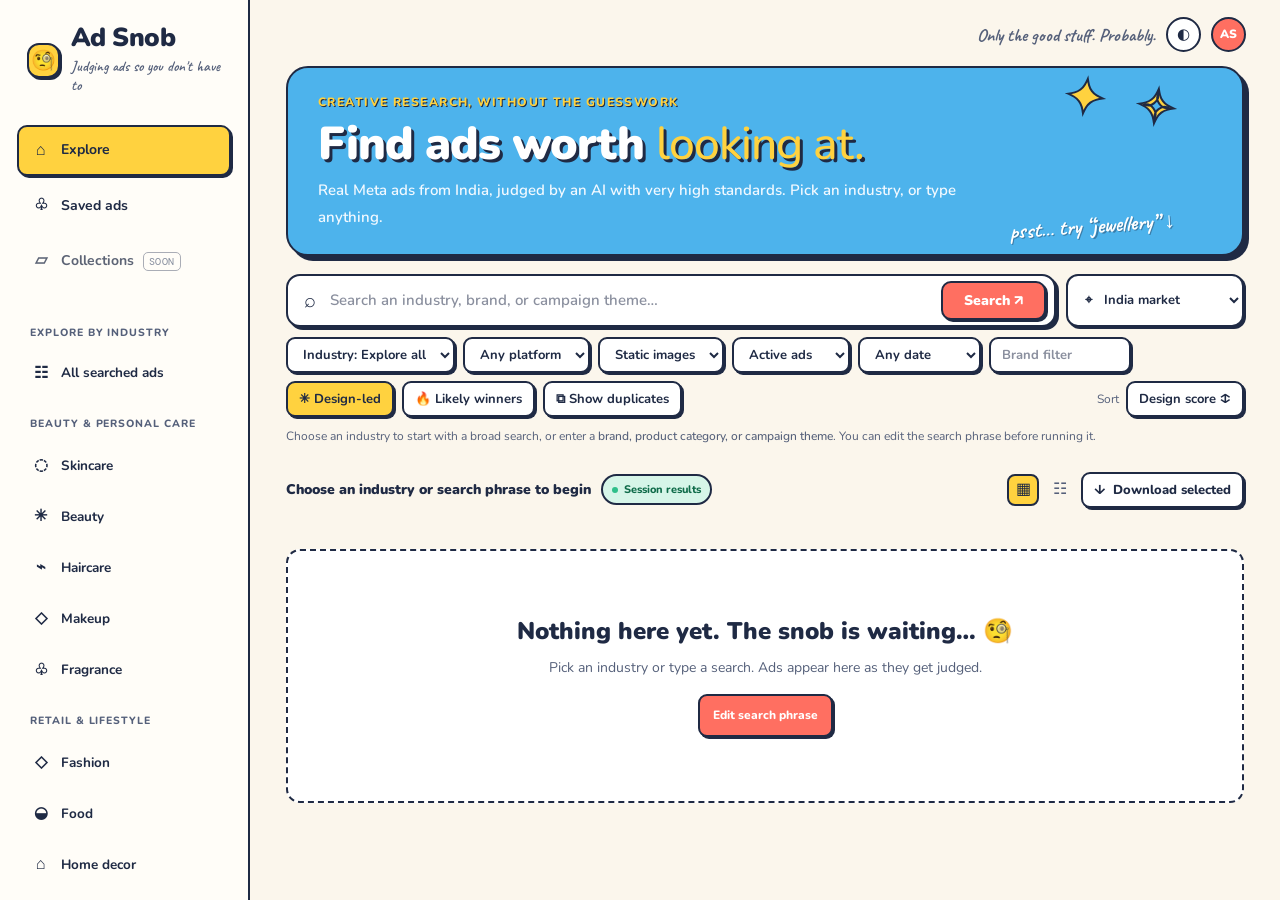
==== commit 80b5fa59: "Sample Ad Snob look: light, playful, chunky A theme block over the existing page (no feature changes" ====
--- a/dashboard.html
+++ b/dashboard.html
@@ -3,10 +3,10 @@
 <head>
 <meta charset="utf-8">
 <meta name="viewport" content="width=device-width, initial-scale=1">
-<title>Creative Lens — Ad Intelligence</title>
+<title>Ad Snob — only the good ads</title>
 <link rel="preconnect" href="https://fonts.googleapis.com">
 <link rel="preconnect" href="https://fonts.gstatic.com" crossorigin>
-<link href="https://fonts.googleapis.com/css2?family=DM+Mono:wght@400;500&family=DM+Sans:wght@400;500;600;700&family=Playfair+Display:ital,wght@0,500;0,600;1,500&display=swap" rel="stylesheet">
+<link href="https://fonts.googleapis.com/css2?family=DM+Mono:wght@400;500&family=DM+Sans:wght@400;500;600;700&family=Playfair+Display:ital,wght@0,500;0,600;1,500&family=Nunito:wght@500;600;700;800;900&family=Caveat:wght@600;700&display=swap" rel="stylesheet">
 <style>
 :root{--bg:#14141b;--panel:#1c1b24;--panel-2:#24232d;--panel-3:#2c2a36;--line:#373541;--ink:#f0eee8;--muted:#a5a2b0;--dim:#777482;--plum:#6b536b;--lime:#d8ff67;--lime-soft:#313a25;--danger:#ff8278;--sans:'DM Sans',Arial,sans-serif;--serif:'Playfair Display',Georgia,serif;--mono:'DM Mono',monospace}
 *{box-sizing:border-box}html{scroll-behavior:smooth}body{margin:0;background:var(--bg);color:var(--ink);font-family:var(--sans);-webkit-font-smoothing:antialiased}button,input,select{font:inherit}button,select{cursor:pointer}button:focus-visible,input:focus-visible,select:focus-visible{outline:2px solid var(--lime);outline-offset:3px}button{transition:background .18s,border-color .18s,color .18s,transform .18s}button:active{transform:translateY(1px)}
@@ -106,12 +106,105 @@
 }
 .analysis-foot[hidden]{display:none}
 
+
+/* Ad detail panel */
+.card{cursor:pointer}.detail-backdrop{position:fixed;inset:0;z-index:50;display:none;align-items:center;justify-content:center;padding:28px;background:#0a0a0fcc;backdrop-filter:blur(4px)}.detail-backdrop.show{display:flex}
+.detail{position:relative;display:grid;grid-template-columns:minmax(0,1.15fr) minmax(300px,1fr);width:min(1100px,100%);max-height:calc(100vh - 56px);grid-template-rows:minmax(0,1fr);background:var(--panel);border:1px solid var(--line);border-radius:16px;overflow:hidden;box-shadow:0 30px 80px #0008}
+.detail-media{background:#111117;display:flex;flex-direction:column;min-height:0}.detail-media .main-img{flex:1;min-height:0;display:flex;align-items:center;justify-content:center;padding:18px}.detail-media .main-img img{max-width:100%;max-height:calc(100vh - 220px);object-fit:contain;border-radius:8px}
+.versions{display:flex;gap:8px;padding:0 18px 16px;overflow-x:auto}.versions button{flex:0 0 auto;width:62px;height:62px;padding:0;border:2px solid transparent;border-radius:8px;overflow:hidden;background:#24232d}.versions button.active{border-color:var(--lime)}.versions img{width:100%;height:100%;object-fit:cover;display:block}.versions-label{padding:0 18px 6px;font-size:11px;color:var(--muted)}
+.detail-info{padding:24px 24px 0;overflow-y:auto;min-height:0;display:flex;flex-direction:column;gap:16px}.detail-close{position:absolute;top:12px;right:12px;z-index:2;width:34px;height:34px;border-radius:50%;border:1px solid var(--line);background:var(--panel-2);color:var(--ink);font-size:18px}
+.detail-brand{font:500 24px var(--serif);line-height:1.2;padding-right:40px}.detail-sub{font-size:12px;color:var(--muted);margin-top:4px}.detail-tags{display:flex;gap:6px;flex-wrap:wrap}.detail-tags .winner-tag{margin-top:0}
+.detail-facts{display:grid;grid-template-columns:1fr 1fr;gap:8px}.fact{background:var(--panel-2);border:1px solid var(--line);border-radius:10px;padding:10px 12px}.fact-label{font-size:10px;text-transform:uppercase;letter-spacing:.07em;color:var(--dim)}.fact-value{font-size:15px;margin-top:4px}.fact-value.score{font-family:var(--mono);color:var(--lime)}
+.detail-section h4{font-size:11px;text-transform:uppercase;letter-spacing:.07em;color:var(--dim);font-weight:500;margin:0 0 7px}.notice-chips{display:flex;gap:6px;flex-wrap:wrap}.notice-chips span{font-size:12px;padding:5px 9px;border-radius:20px;background:var(--panel-3);color:var(--ink)}
+.ad-copy{font-size:13px;line-height:1.55;color:var(--ink);white-space:pre-wrap;max-height:160px;overflow-y:auto;background:var(--panel-2);border-radius:10px;padding:10px 12px}.ad-copy strong{display:block;margin-bottom:4px}.detail-actions{display:flex;gap:8px;flex-wrap:wrap;margin-top:auto;position:sticky;bottom:0;padding:12px 0 20px;background:var(--panel);border-top:1px solid var(--line)}.detail-actions a,.detail-actions button{display:inline-flex;align-items:center;gap:6px;text-decoration:none;font-size:13px;padding:9px 13px;border-radius:9px;border:1px solid var(--line);background:var(--panel-2);color:var(--ink)}.detail-actions .primary{background:var(--lime);border-color:var(--lime);color:#18191a;font-weight:600}
+.score-help{font-size:11px;color:var(--dim);line-height:1.5}
+@media(max-width:800px){.detail-backdrop{padding:0;align-items:stretch}.detail{max-height:none;grid-template-rows:auto;grid-template-columns:1fr;border-radius:0;overflow-y:auto}.detail-media .main-img img{max-height:55vh}.detail-info{overflow:visible}}
+
+/* ===== Ad Snob theme (2026-10-14): light, playful, chunky. Look only. ===== */
+:root{--bg:#fbf6ec;--panel:#ffffff;--panel-2:#f7f1e4;--panel-3:#efe6d3;--line:#1f2a44;--ink:#1f2a44;--muted:#55607a;--dim:#8a8f9e;--plum:#ffd23f;
+  --lime:#e5533d;--lime-soft:#ffe3dc;--danger:#d9342b;--sky:#4db3ec;--coral:#ff6f61;--sun:#ffd23f;--mint:#2fbf8a;
+  --sans:'Nunito','DM Sans',Arial,sans-serif;--serif:'Nunito','DM Sans',Arial,sans-serif;--hand:'Caveat',cursive;--chunk:3px 3px 0 #1f2a44;--chunk-sm:2px 2px 0 #1f2a44}
+body{background:var(--bg);color:var(--ink)}
+button:focus-visible,input:focus-visible,select:focus-visible{outline:3px solid var(--sky)}
+/* Sidebar */
+.sidebar{background:#fffdf8;border-right:2.5px solid var(--line)}
+.brand-symbol{background:var(--sun);border:2.5px solid var(--line);box-shadow:var(--chunk-sm);font-size:20px;border-radius:12px}
+.brand-name{font:900 26px/1 var(--sans);letter-spacing:-.5px}.brand-caption{font:600 11px var(--hand);font-size:15px;color:var(--muted);letter-spacing:0;text-transform:none}
+.side-label,.category-group-label{color:var(--muted);font:800 10.5px var(--sans);letter-spacing:.09em}
+.nav-btn,.category-btn{color:var(--ink);font-weight:700;border:2px solid transparent}
+.nav-btn:hover,.category-btn:hover{background:var(--panel-2);color:var(--ink)}
+.nav-btn.active,.category-btn.active{background:var(--sun);border-color:var(--line);color:var(--ink);box-shadow:var(--chunk-sm)}
+.coming-soon{border-color:var(--dim);color:var(--muted)}.side-divider{background:#e4dccb}
+.remove-search{color:var(--muted)!important}
+.design-filter{background:var(--panel)!important;border:2px solid var(--line)!important;box-shadow:var(--chunk-sm);color:var(--ink)!important}
+/* Top + hero */
+.top-note{font:700 18px var(--hand);letter-spacing:0;color:var(--muted)}
+.icon-button{background:var(--panel);border:2px solid var(--line);color:var(--ink)}.avatar{background:var(--coral);border:2px solid var(--line);color:#fff;font-weight:900}
+.hero{background:var(--sky);margin:14px 36px 18px;border:2.5px solid var(--line);border-radius:22px;box-shadow:5px 5px 0 #1f2a44;padding:26px 30px 24px;color:#fff;min-height:0}
+.hero:after{content:'✦ ✧';position:absolute;right:6%;top:14px;font:900 46px/1 var(--sans);letter-spacing:10px;color:var(--sun);-webkit-text-stroke:2px #1f2a44;opacity:1;transform:rotate(8deg)}
+.creative-media img{background:#f1ebde}.image-placeholder{background:#f1ebde;color:var(--muted)}.image-placeholder:before{background:var(--sun);color:var(--ink);border:2px solid var(--line)}.image-placeholder small{color:var(--dim)}
+.card-hover-actions{background:linear-gradient(transparent,#1f2a44cc)}.viewlink{background:#fff;color:var(--ink);border:2px solid var(--line);font-weight:800}
+.hero-kicker{font:800 12px var(--sans);letter-spacing:.12em;color:var(--sun);text-shadow:1px 1px 0 #1f2a44}
+.hero h1{font:900 clamp(34px,3.6vw,52px)/1.05 var(--sans);letter-spacing:-1px;color:#fff;text-shadow:3px 3px 0 #1f2a44}
+.hero h1 em{font-style:normal;color:var(--sun)}
+.hero p{color:#f2f9ff;font-size:15px;font-weight:600}
+.hero-doodle{position:absolute;right:7%;bottom:14px;font:700 22px var(--hand);color:#fff;transform:rotate(-4deg);text-shadow:1px 1px 0 #1f2a4466}
+/* Search + filters: chunky, pressable */
+.search-box{background:var(--panel);border:2.5px solid var(--line);border-radius:14px;box-shadow:var(--chunk)}
+.search-icon{color:var(--ink)}.search-box input{color:var(--ink);font-size:15px;font-weight:600}.search-box input::placeholder{color:var(--dim)}
+.search-btn{background:var(--coral);color:#fff;border:2.5px solid var(--line);box-shadow:var(--chunk-sm);font-weight:900;font-size:14px;border-radius:10px}
+.search-btn:hover{background:#ff8679}.search-btn:active,.filter-btn:active,.detail-actions a:active,.detail-actions button:active{transform:translate(2px,2px);box-shadow:none}
+.country-select,.pill-select,.filter-btn,.sort-select,#fBrand{background:var(--panel);border:2px solid var(--line);color:var(--ink);font-weight:700;box-shadow:var(--chunk-sm)}
+.pill-select option,.pill-select optgroup{background:#fff;color:var(--ink)}#fBrand::placeholder{color:var(--dim)}
+.filter-btn.active,.filter-btn#fDesign.active{background:var(--sun);color:var(--ink);border-color:var(--line)}
+#fWinners.active{background:#ffd8b0}#fDupes.active{background:#d8ecff}
+.status-hint,.sort-wrap{color:var(--muted)}
+/* Live search panel */
+#progressBar{background:var(--panel);border:2.5px solid var(--line);box-shadow:5px 5px 0 #1f2a44}
+.session-head{border-bottom:2px solid #e4dccb}.session-title{font:900 20px var(--sans)}.session-kicker{color:var(--muted)}
+.stage-pill{border:2px solid var(--line);color:var(--muted);font-weight:700}.stage-pill.active{background:var(--sun);color:var(--ink);border-color:var(--line)}.stage-pill.complete{background:#d6f5e8;color:#0f6b49;border-color:var(--line)}
+.stage-icon{background:var(--sun);border:2px solid var(--line);color:var(--ink)}.stage-text p{color:var(--muted)}
+.metric{background:var(--panel-2)!important;border:2px solid var(--line)!important}.metric-value{color:var(--ink)!important;font-family:var(--sans)!important;font-weight:900}
+.stop-btn{background:#ffe3dc;border:2px solid var(--line);color:var(--danger);font-weight:800}
+/* Results + cards */
+.result-summary strong,#resultCount{font-weight:900;color:var(--ink)}.live-badge{background:#d6f5e8;color:#0f6b49;border:2px solid var(--line);font-weight:800}.live-badge .dot{background:var(--mint)}
+.view-toggle{color:var(--muted)}.view-toggle.active{background:var(--sun);border:2px solid var(--line);color:var(--ink)}
+.view-actions button:not(.view-toggle){background:var(--panel);border:2px solid var(--line);color:var(--ink);font-weight:800;box-shadow:var(--chunk-sm)}
+.card{background:var(--panel);border:2.5px solid var(--line);border-radius:14px;box-shadow:var(--chunk)}
+.card:hover{transform:translate(-2px,-2px);box-shadow:5px 5px 0 #1f2a44;border-color:var(--line)}
+.creative-media{background:#f1ebde;border-bottom:2.5px solid var(--line)}
+.brand{color:var(--ink);font-weight:800;font-size:12.5px}.cat{color:var(--muted)}
+.brand-mark{background:var(--sun);color:var(--ink);border:2px solid var(--line);font-weight:900}.platform-mark{background:var(--panel-2);color:var(--ink);border:1.5px solid var(--line)}
+.card-meta{color:var(--muted);font-weight:700}.quality-dot{background:var(--mint)}.rank-score{color:var(--coral);font-weight:800}
+.winner-tag{background:#ffe1bf;color:#8a3b00;border:1.5px solid var(--line)}.new-tag{background:#d8ecff;color:#0b4a7a}
+.save-float{background:#fff;color:var(--ink);border:2px solid var(--line)}.save-float:hover,.save-float.saved{background:var(--sun);color:var(--ink);border-color:var(--line)}
+.empty{background:var(--panel);border:2.5px dashed var(--line);color:var(--muted)}.empty strong{font:900 24px var(--sans);color:var(--ink)}
+.empty button{background:var(--coral);color:#fff;border:2px solid var(--line);font-weight:800;box-shadow:var(--chunk-sm)}
+.error-banner{background:#ffe3dc;border:2px solid var(--line);color:#8a1d15;font-weight:700}
+.skel-card{background:var(--panel);border:2px solid #e4dccb}.skel-thumb{background:linear-gradient(110deg,#f1ebde 25%,#fbf6ec 38%,#f1ebde 55%);background-size:200% 100%}.skel-line{background:#ece4d3}
+/* Detail panel */
+.detail-backdrop{background:#1f2a44b3}
+.detail{background:var(--panel);border:3px solid var(--line);box-shadow:8px 8px 0 #1f2a44;border-radius:20px}
+.detail-media{background:#f1ebde;border-right:2.5px solid var(--line)}.versions-label{color:var(--muted);font-weight:700}
+.versions button{background:#fff;border:2px solid var(--line)}.versions button.active{border-color:var(--coral);box-shadow:var(--chunk-sm)}
+.detail-close{background:#fff;border:2px solid var(--line);color:var(--ink);font-weight:900}
+.detail-brand{font:900 26px var(--sans)}.detail-sub{color:var(--muted)}
+.fact{background:var(--panel-2);border:2px solid var(--line)}.fact-label{color:var(--muted);font-weight:800}.fact-value{font-weight:800}.fact-value.score{color:var(--coral);font-family:var(--sans)}
+.detail-section h4{color:var(--muted);font-weight:800}.notice-chips span{background:#d8ecff;color:#0b3a60;border:1.5px solid var(--line);font-weight:700}
+.ad-copy{background:var(--panel-2);border:2px solid #e4dccb;color:var(--ink)}
+.detail-actions{background:var(--panel);border-top:2px solid #e4dccb}
+.detail-actions a,.detail-actions button{background:#fff;border:2px solid var(--line);color:var(--ink);font-weight:800;box-shadow:var(--chunk-sm)}
+.detail-actions .primary{background:var(--coral);border-color:var(--line);color:#fff}
+.score-help{color:var(--muted)}
+@media(max-width:1250px){.hero{margin-left:25px;margin-right:25px}}
+@media(max-width:900px){.hero-doodle,.hero:after{display:none}.hero{margin-left:20px;margin-right:20px}}
+@media(max-width:600px){.hero{margin:12px 13px;padding:18px}.hero h1{font-size:32px}}
 </style>
 </head>
 <body>
 <div class="app-shell">
 <aside class="sidebar">
-  <div class="brand-lockup"><span class="brand-symbol">✳</span><div><div class="brand-name">Creative Lens</div><div class="brand-caption">META AD LIBRARY · CREATIVE INTELLIGENCE</div></div></div>
+  <div class="brand-lockup"><span class="brand-symbol" aria-hidden="true">🧐</span><div><div class="brand-name">Ad Snob</div><div class="brand-caption">Judging ads so you don't have to</div></div></div>
   <nav class="side-nav" aria-label="Main navigation">
     <button class="nav-btn active" id="exploreBtn" onclick="showExplore()"><span class="nav-icon">⌂</span><span class="nav-label">Explore</span></button>
     <button class="nav-btn" id="viewSavedBtn" onclick="toggleSavedView()"><span class="nav-icon">♧</span><span class="nav-label">Saved ads</span></button>
@@ -144,8 +237,8 @@
   <div class="sidebar-bottom"><div class="design-filter"><div class="design-filter-head"><span>✳</span> Design-led filter</div><p>Prioritise image creatives with stronger design signals.</p><div class="switch-row"><span id="designFilterLabel">Enabled</span><button id="designSwitch" class="switch active" aria-label="Toggle design-led filter" onclick="toggleDesignLed()"></button></div></div></div>
 </aside>
 <main class="main">
-  <div class="topbar"><span class="top-note">A WORKSPACE FOR CREATIVE RESEARCH</span><button class="icon-button" title="Toggle contrast" onclick="document.body.classList.toggle('contrast-mode')">◐</button><div class="avatar" aria-label="Creative Lens">CL</div></div>
-  <section class="hero"><div class="hero-kicker">Creative research, without the guesswork</div><h1>Find ads worth <em>looking at.</em></h1><p>Explore real Meta ad creatives by industry, discover visual directions, and save references for your next campaign.</p></section>
+  <div class="topbar"><span class="top-note">Only the good stuff. Probably.</span><button class="icon-button" title="Toggle contrast" onclick="document.body.classList.toggle('contrast-mode')">◐</button><div class="avatar" aria-label="Ad Snob">AS</div></div>
+  <section class="hero"><div class="hero-kicker">Creative research, without the guesswork</div><h1>Find ads worth <em>looking at.</em></h1><p>Real Meta ads from India, judged by an AI with very high standards. Pick an industry, or type anything.</p><div class="hero-doodle" aria-hidden="true">psst… try “jewellery” ↓</div></section>
   <section class="search-area" aria-label="Search and filters">
     <div class="search-row"><div class="search-box"><span class="search-icon">⌕</span><input type="text" id="q" placeholder="Search an industry, brand, or campaign theme…" aria-label="Search ads"><button class="search-btn" id="searchBtn" onclick="submitSearch()">Search ↗</button></div><select class="country-select" id="fCountry" aria-label="Ad market"><option value="IN" selected>⌖ &nbsp; India market</option><option value="GB">United Kingdom</option><option value="US">United States</option><option value="">All available markets</option></select></div>
     <div class="filter-row">
@@ -180,7 +273,7 @@
   </section>
   <section class="content">
     <div class="content-heading"><div class="result-summary"><strong id="resultCount">Choose an industry to begin</strong><span class="live-badge"><span class="dot"></span> Session results</span></div><div class="view-actions"><button class="view-toggle active" title="Masonry gallery">▦</button><button class="view-toggle" title="List view" onclick="alert('List view is not available yet.')">☷</button><button class="filter-btn" id="searchAgainBtn" onclick="searchAgain()" title="Search Meta again for this category, replacing these results once it succeeds" style="display:none">↻ Search again</button><button class="filter-btn" onclick="downloadSelected()">↓ <span class="download-label">Download selected</span></button></div></div>
-    <div class="skeleton-grid" id="skeletonGrid"></div><div class="grid" id="grid"></div><div class="empty" id="emptyMsg"><strong>No creatives to show yet</strong>Start a search to collect ads, or broaden your search phrase. Results will appear here as analysis completes.<br><button onclick="document.getElementById('q').focus()">Edit search phrase</button></div>
+    <div class="skeleton-grid" id="skeletonGrid"></div><div class="grid" id="grid"></div><div class="empty" id="emptyMsg"><strong>Nothing here yet. The snob is waiting… 🧐</strong>Pick an industry or type a search. Ads appear here as they get judged.<br><button onclick="document.getElementById('q').focus()">Edit search phrase</button></div>
   </section>
 </main>
 </div>
@@ -290,7 +383,7 @@
   pollTimer=setInterval(async()=>{
     if(!isCurrent()){clearInterval(pollTimer);pollTimer=null;return}
     attempts++;
-    if(missedPolls>150){clearInterval(pollTimer);pollTimer=null;$('progressText').textContent='Creative Lens stopped answering. If it is still open, revisit this category to check results.';$('stopBtn').style.display='none';currentScrapeTarget=null;hideSkeletons();return}
+    if(missedPolls>150){clearInterval(pollTimer);pollTimer=null;$('progressText').textContent='Ad Snob stopped answering. If it is still open, revisit this category to check results.';$('stopBtn').style.display='none';currentScrapeTarget=null;hideSkeletons();return}
     try{
       const statusParams=new URLSearchParams({category:category||'',country:country||'',design_led_only:designLedOnly?'true':'false',show_duplicates:showDuplicates?'true':'false'});
       [['platform','fPlatform'],['media_type','fMedia'],['status','fStatus'],['days','fDate'],['brand','fBrand']].forEach(([key,id])=>{const value=$(id).value;if(value)statusParams.set(key,value)});
@@ -309,7 +402,7 @@
   },1200);
 }
 
-function applySearchAndRender(){updateSearchAgain();if(!showSavedOnly){$('emptyMsg').innerHTML=`<strong>No creatives to show yet</strong>Start a search to collect ads, or broaden your search phrase. Results will appear here as analysis completes.<br><button onclick="document.getElementById('q').focus()">Edit search phrase</button>`;}let rows=showSavedOnly?savedCreatives:allCreatives;const q=$('q').value.trim().toLowerCase();if(!showSavedOnly&&q&&q!==lastSearchQuery)rows=rows.filter(r=>[r.brand,r.category,r.body,r.title].some(v=>String(v||'').toLowerCase().includes(q)));
+function applySearchAndRender(){updateSearchAgain();if(!showSavedOnly){$('emptyMsg').innerHTML=`<strong>Nothing here yet. The snob is waiting… 🧐</strong>Pick an industry or type a search. Ads appear here as they get judged.<br><button onclick="document.getElementById('q').focus()">Edit search phrase</button>`;}let rows=showSavedOnly?savedCreatives:allCreatives;const q=$('q').value.trim().toLowerCase();if(!showSavedOnly&&q&&q!==lastSearchQuery)rows=rows.filter(r=>[r.brand,r.category,r.body,r.title].some(v=>String(v||'').toLowerCase().includes(q)));
   if(showSavedOnly&&$('resultCount'))$('resultCount').textContent=rows.length+' saved creative'+(rows.length===1?'':'s');if(winnersOnly)rows=rows.filter(isLikelyWinner);if(sortMode==='longevity')rows=[...rows].sort((a,b)=>(daysRunning(b.ad_start_date)??-1)-(daysRunning(a.ad_start_date)??-1));else rows=[...rows].sort((a,b)=>Number(b.rank_score||0)-Number(a.rank_score||0));renderGrid(rows)}
 function toggleSortMode(){sortMode=sortMode==='rank'?'longevity':'rank';$('fSort').textContent=sortMode==='rank'?'Design score ↕':'Longest running ↕';applySearchAndRender()}
 function imageFailed(img){const fallback=document.createElement('div');fallback.className='image-placeholder';const title=document.createElement('span');title.textContent='Preview unavailable';const note=document.createElement('small');note.textContent='The image link may have expired. Open the ad on Meta to view it.';fallback.append(title,note);img.replaceWith(fallback)}
@@ -323,7 +416,7 @@
 function isNewAd(r){const d=daysRunning(r.ad_start_date);return d!==null&&d<=NEW_DAYS}
 function runningLabel(days){if(days===null)return '';if(days===0)return 'Started today';if(days<60)return `Running ${days}d`;if(days<730)return `Running ${Math.floor(days/30)} mo`;return `Running ${Math.floor(days/365)} yrs`}
 function daysRunning(value){if(!value)return null;const date=new Date(value.replace(' ','T'));const days=Math.floor((Date.now()-date.getTime())/86400000);return days>=0?days:null}
-let seenCardHashes=new Set();function renderGrid(rows){const grid=$('grid');const empty=$('emptyMsg');$('resultCount').textContent=rows.length+' creative'+(rows.length===1?'':'s');if(!rows.length){grid.innerHTML='';empty.style.display='block';return}empty.style.display='none';grid.innerHTML=rows.map(r=>{const adLink=r.ad_id?`https://www.facebook.com/ads/library/?id=${encodeURIComponent(r.ad_id)}`:'';const days=daysRunning(r.ad_start_date);const ads=Number(r.group_ad_count||1);const daysLabel=[runningLabel(days),ads>1?`${ads} ads`:''].filter(Boolean).join(' · ');const platform=String(r.platform||'').toLowerCase().includes('insta')?'◎':'f';const hash=String(r.image_hash||'');const saved=!!r.is_saved;return `<article class="card"><div class="creative-media"><input type="checkbox" class="sel" aria-label="Select creative" data-hash="${escapeHtml(hash)}" onchange="toggleSelect('${escapeHtml(hash)}',this.checked)"><button class="save-float ${saved?'saved':''}" aria-label="${saved?'Remove saved ad':'Save ad'}" title="${saved?'Remove saved ad':'Save ad'}" onclick="toggleSave('${escapeHtml(hash)}',${saved})">${saved?'★':'♧'}</button>${r.image_url?`<img src="${escapeHtml(r.image_url)}" alt="${escapeHtml((r.brand||'')+' ad creative')}" loading="lazy" onerror="imageFailed(this)">`:'<div class="image-placeholder"><span>Preview unavailable</span><small>No image URL was returned for this creative.</small></div>'}<div class="card-hover-actions">${adLink?`<a class="viewlink" href="${adLink}" target="_blank" rel="noopener">View on Meta ↗</a>`:''}</div></div><div class="card-body"><div class="brand-row"><span class="brand-mark">${escapeHtml((r.brand||'•').trim().charAt(0).toUpperCase())}</span><div class="brand-info"><div class="brand">${escapeHtml(r.brand||'Unknown advertiser')}</div><div class="cat">${escapeHtml(r.category||'Creative')}</div></div><span class="platform-mark">${platform}</span></div>${isLikelyWinner(r)?'<div class="winner-tag" title="Running 3+ months in 3+ separate ads: the brand keeps paying for it (a clue, not proof)">🔥 Likely winner</div>':isNewAd(r)?'<div class="winner-tag new-tag" title="Started in the last 2 weeks: something they are testing now">🆕 New</div>':''}<div class="card-meta"><span class="quality-dot"></span><span>${Number(r.is_creative_representative)===0?'Duplicate':(Number(r.rank_score||0)>=0.5?'Design-led':'Not design-led')}</span>${daysLabel?`<span class="meta-separator">·</span><span>${daysLabel}</span>`:''}<span class="rank-score">${Math.round(Number(r.rank_score||0)*100)}%</span></div></div></article>`}).join('')}
+let seenCardHashes=new Set();function renderGrid(rows){const grid=$('grid');const empty=$('emptyMsg');$('resultCount').textContent=rows.length+' creative'+(rows.length===1?'':'s');if(!rows.length){grid.innerHTML='';empty.style.display='block';return}empty.style.display='none';cardIndex=new Map(rows.map(r=>[String(r.image_hash||''),r]));grid.innerHTML=rows.map(r=>{const adLink=r.ad_id?`https://www.facebook.com/ads/library/?id=${encodeURIComponent(r.ad_id)}`:'';const days=daysRunning(r.ad_start_date);const ads=Number(r.group_ad_count||1);const daysLabel=[runningLabel(days),ads>1?`${ads} ads`:''].filter(Boolean).join(' · ');const platform=String(r.platform||'').toLowerCase().includes('insta')?'◎':'f';const hash=String(r.image_hash||'');const saved=!!r.is_saved;return `<article class="card" tabindex="0" title="Click for details" onclick="openDetailFromCard(event,'${escapeHtml(hash)}')" onkeydown="if(event.key==='Enter')openDetail('${escapeHtml(hash)}')"><div class="creative-media"><input type="checkbox" class="sel" aria-label="Select creative" data-hash="${escapeHtml(hash)}" onchange="toggleSelect('${escapeHtml(hash)}',this.checked)"><button class="save-float ${saved?'saved':''}" aria-label="${saved?'Remove saved ad':'Save ad'}" title="${saved?'Remove saved ad':'Save ad'}" onclick="toggleSave('${escapeHtml(hash)}',${saved})">${saved?'★':'♧'}</button>${r.image_url?`<img src="${escapeHtml(r.image_url)}" alt="${escapeHtml((r.brand||'')+' ad creative')}" loading="lazy" onerror="imageFailed(this)">`:'<div class="image-placeholder"><span>Preview unavailable</span><small>No image URL was returned for this creative.</small></div>'}<div class="card-hover-actions">${adLink?`<a class="viewlink" href="${adLink}" target="_blank" rel="noopener">View on Meta ↗</a>`:''}</div></div><div class="card-body"><div class="brand-row"><span class="brand-mark">${escapeHtml((r.brand||'•').trim().charAt(0).toUpperCase())}</span><div class="brand-info"><div class="brand">${escapeHtml(r.brand||'Unknown advertiser')}</div><div class="cat">${escapeHtml(r.category||'Creative')}</div></div><span class="platform-mark">${platform}</span></div>${isLikelyWinner(r)?'<div class="winner-tag" title="Running 3+ months in 3+ separate ads: the brand keeps paying for it (a clue, not proof)">🔥 Likely winner</div>':isNewAd(r)?'<div class="winner-tag new-tag" title="Started in the last 2 weeks: something they are testing now">🆕 New</div>':''}<div class="card-meta"><span class="quality-dot"></span><span>${Number(r.is_creative_representative)===0?'Duplicate':(Number(r.rank_score||0)>=0.5?'Design-led':'Not design-led')}</span>${daysLabel?`<span class="meta-separator">·</span><span>${daysLabel}</span>`:''}<span class="rank-score">${Math.round(Number(r.rank_score||0)*100)}%</span></div></div></article>`}).join('')}
 function toggleSelect(hash,checked){if(checked)selectedIds.add(hash);else selectedIds.delete(hash)}
 async function toggleSave(hash,isSaved){try{const res=await fetch('/api/save/'+encodeURIComponent(hash),{method:isSaved?'DELETE':'POST'});if(!res.ok)throw new Error();const row=allCreatives.find(r=>r.image_hash===hash);if(row)row.is_saved=!isSaved;if(isSaved)savedCreatives=savedCreatives.filter(r=>r.image_hash!==hash);else if(row&&!savedCreatives.some(r=>r.image_hash===hash))savedCreatives.unshift({...row,is_saved:true});if(showSavedOnly)await loadSavedCreatives();else applySearchAndRender()}catch(e){showError('Could not update saved ads. Please try again.') }}
 async function loadSavedCreatives(){try{const res=await fetch('/api/saved');if(!res.ok)throw new Error('Saved ads could not be loaded');const data=await res.json();savedCreatives=data.rows||[];allCreatives=savedCreatives;applySearchAndRender();if(!savedCreatives.length){$('emptyMsg').innerHTML='<strong>No saved ads yet</strong>Save individual creatives from Explore and they will stay here, even after you restart Creative Lens.';$('emptyMsg').style.display='block'} }catch(e){showError('Could not load saved ads. Check the dashboard server and try again.')}}
@@ -341,6 +434,55 @@
 // Tell the app this page is still open, so it doesn't stop itself (demo.py).
 setInterval(()=>fetch('/api/health').catch(()=>{}),60000);
 loadMySearches();
+// Ad detail panel: opens when a card is clicked.
+let cardIndex=new Map();let detailRow=null;
+function openDetailFromCard(event,hash){if(event.target.closest('input,button,a'))return;openDetail(hash)}
+function formatDate(iso){if(!iso)return '';const d=new Date(iso+'T00:00:00');return isNaN(d)?iso:d.toLocaleDateString('en-IN',{day:'numeric',month:'short',year:'numeric'})}
+// Plain-English notes from the AI's scores. Cut-offs are roughly the top
+// quarter of each score on a real search (skincare, 2026-10-14).
+function aiNotes(r){const n=[],num=k=>Number(r[k]);const words=num('ocr_word_count');
+  if(num('clip_design_score')>=0.545)n.push('Polished, designed look');if(num('broad_graphic_prob')>=0.37)n.push('Strong graphic layout');
+  if(num('broad_photo_prob')>=0.24)n.push('Photo-led');if(num('broad_product_prob')>=0.52)n.push('Product-focused');
+  if(words>0&&words<=8)n.push('Minimal text');else if(words>55)n.push('Text-heavy');else if(words>8)n.push('Headline + supporting text');
+  if(num('ocr_text_density')>=0.10)n.push('Big, bold text');
+  if(r.visual_complexity!=null&&r.visual_complexity!==''){if(num('visual_complexity')<=0.54)n.push('Clean, simple');else if(num('visual_complexity')>=0.82)n.push('Busy, detailed')}
+  return n}
+function openDetail(hash){const r=cardIndex.get(hash)||savedCreatives.find(x=>x.image_hash===hash);if(!r)return;detailRow=r;
+  $('detailImg').src=r.image_url||'';$('detailImg').alt='Ad by '+(r.brand||'unknown advertiser');renderDetailInfo(r);
+  $('versionsLabel').textContent='';$('detailVersions').innerHTML='';$('detailBackdrop').classList.add('show');document.body.style.overflow='hidden';
+  loadVersions(hash)}
+function renderDetailInfo(r){const days=daysRunning(r.ad_start_date);const ads=Number(r.group_ad_count||1);const score=Math.round(Number(r.rank_score||0)*100);
+  const hash=escapeHtml(String(r.image_hash||''));const adLink=r.ad_id?`https://www.facebook.com/ads/library/?id=${encodeURIComponent(r.ad_id)}`:'';const notes=aiNotes(r);
+  const tags=[isLikelyWinner(r)?'<span class="winner-tag">🔥 Likely winner</span>':'',isNewAd(r)?'<span class="winner-tag new-tag">🆕 New</span>':'',Number(r.is_creative_representative)===0?'<span class="winner-tag new-tag">Duplicate</span>':''].join('');
+  const copy=[r.title?`<strong>${escapeHtml(r.title)}</strong>`:'',escapeHtml(r.body||'')].join('');
+  $('detailInfo').innerHTML=`<div><div class="detail-brand" id="detailBrand">${escapeHtml(r.brand||'Unknown advertiser')}</div><div class="detail-sub">${escapeHtml(r.category||'')}${r.platform?' · '+escapeHtml(String(r.platform).toLowerCase()):''}</div></div>
+  ${tags?`<div class="detail-tags">${tags}</div>`:''}
+  <div class="detail-facts">
+    <div class="fact"><div class="fact-label">Design score</div><div class="fact-value score">${score}%</div></div>
+    <div class="fact"><div class="fact-label">Verdict</div><div class="fact-value">${score>=50?'Design-led':'Not design-led'}</div></div>
+    <div class="fact"><div class="fact-label">Running since</div><div class="fact-value">${r.ad_start_date?formatDate(r.ad_start_date):'Unknown'}</div>${days!==null?`<div class="detail-sub">${runningLabel(days).replace('Running ','')}</div>`:''}</div>
+    <div class="fact"><div class="fact-label">Used in</div><div class="fact-value">${ads} ad${ads===1?'':'s'}</div><div class="detail-sub">separate ads with this design</div></div>
+  </div>
+  ${notes.length?`<div class="detail-section"><h4>What the AI noticed</h4><div class="notice-chips">${notes.map(x=>`<span>${x}</span>`).join('')}</div></div>`:''}
+  ${copy?`<div class="detail-section"><h4>Ad text</h4><div class="ad-copy">${copy}</div></div>`:''}
+  ${r.cta?`<div class="detail-section"><h4>Button</h4><div class="notice-chips"><span>${escapeHtml(r.cta)}</span></div></div>`:''}
+  <div class="score-help">Design score = how designed the ad looks. Likely winner = running 3+ months in 3+ ads, so the brand keeps paying for it (a clue, not proof).</div>
+  <div class="detail-actions">${adLink?`<a class="primary" href="${adLink}" target="_blank" rel="noopener">View on Meta ↗</a>`:''}<button onclick="saveFromDetail('${hash}')">${r.is_saved?'★ Saved':'♧ Save'}</button>${r.image_url?`<a href="${escapeHtml(r.image_url)}" target="_blank" rel="noopener">Open full image ↗</a>`:''}</div>`}
+async function saveFromDetail(hash){if(!detailRow)return;await toggleSave(hash,!!detailRow.is_saved);const fresh=cardIndex.get(hash);if(fresh)detailRow=fresh;else detailRow.is_saved=!detailRow.is_saved;renderDetailInfo(detailRow)}
+async function loadVersions(hash){try{const rows=(await (await fetch('/api/versions/'+encodeURIComponent(hash))).json()).rows||[];if(!detailRow||detailRow.image_hash!==hash||rows.length<2)return;
+  $('versionsLabel').textContent=`${rows.length} versions of this design`;
+  $('detailVersions').innerHTML=rows.map((v,i)=>`<button class="${i===0?'active':''}" title="${escapeHtml(v.brand||'')}${v.ad_start_date?' · since '+escapeHtml(formatDate(v.ad_start_date)):''}" data-url="${escapeHtml(v.image_url||'')}" onclick="showVersion(this)"><img src="${escapeHtml(v.image_url||'')}" alt="Version ${i+1}" loading="lazy"></button>`).join('')}catch(e){}}
+function showVersion(btn){$('detailImg').src=btn.dataset.url;$('detailVersions').querySelectorAll('button').forEach(b=>b.classList.toggle('active',b===btn))}
+function closeDetail(){$('detailBackdrop').classList.remove('show');document.body.style.overflow='';detailRow=null}
+document.addEventListener('keydown',e=>{if(e.key==='Escape'&&$('detailBackdrop').classList.contains('show'))closeDetail()});
+
 </script>
+<div class="detail-backdrop" id="detailBackdrop" onclick="if(event.target===this)closeDetail()" role="dialog" aria-modal="true" aria-labelledby="detailBrand">
+  <div class="detail">
+    <button class="detail-close" onclick="closeDetail()" aria-label="Close details">×</button>
+    <div class="detail-media"><div class="main-img"><img id="detailImg" alt=""></div><div class="versions-label" id="versionsLabel"></div><div class="versions" id="detailVersions"></div></div>
+    <div class="detail-info" id="detailInfo"></div>
+  </div>
+</div>
 </body>
 </html>
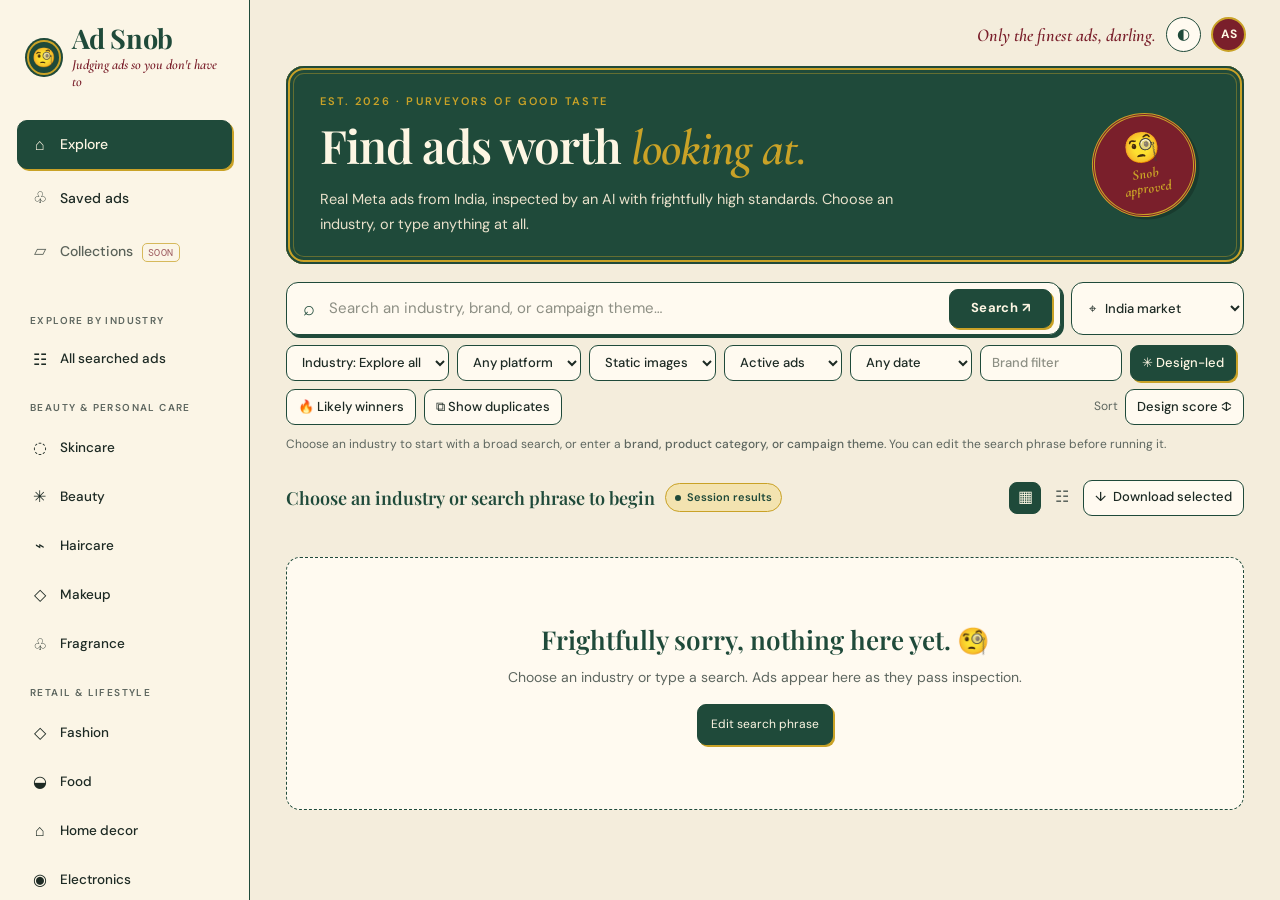
==== commit 28eedf1f: "Give Ad Snob its own posh look instead of the KlientBoost-like sample Cream paper, bottle green, bur" ====
--- a/dashboard.html
+++ b/dashboard.html
@@ -6,7 +6,7 @@
 <title>Ad Snob — only the good ads</title>
 <link rel="preconnect" href="https://fonts.googleapis.com">
 <link rel="preconnect" href="https://fonts.gstatic.com" crossorigin>
-<link href="https://fonts.googleapis.com/css2?family=DM+Mono:wght@400;500&family=DM+Sans:wght@400;500;600;700&family=Playfair+Display:ital,wght@0,500;0,600;1,500&family=Nunito:wght@500;600;700;800;900&family=Caveat:wght@600;700&display=swap" rel="stylesheet">
+<link href="https://fonts.googleapis.com/css2?family=DM+Mono:wght@400;500&family=DM+Sans:wght@400;500;600;700&family=Playfair+Display:ital,wght@0,500;0,600;1,500&family=Cormorant+Garamond:ital,wght@0,600;0,700;1,500;1,600&display=swap" rel="stylesheet">
 <style>
 :root{--bg:#14141b;--panel:#1c1b24;--panel-2:#24232d;--panel-3:#2c2a36;--line:#373541;--ink:#f0eee8;--muted:#a5a2b0;--dim:#777482;--plum:#6b536b;--lime:#d8ff67;--lime-soft:#313a25;--danger:#ff8278;--sans:'DM Sans',Arial,sans-serif;--serif:'Playfair Display',Georgia,serif;--mono:'DM Mono',monospace}
 *{box-sizing:border-box}html{scroll-behavior:smooth}body{margin:0;background:var(--bg);color:var(--ink);font-family:var(--sans);-webkit-font-smoothing:antialiased}button,input,select{font:inherit}button,select{cursor:pointer}button:focus-visible,input:focus-visible,select:focus-visible{outline:2px solid var(--lime);outline-offset:3px}button{transition:background .18s,border-color .18s,color .18s,transform .18s}button:active{transform:translateY(1px)}
@@ -120,85 +120,93 @@
 .score-help{font-size:11px;color:var(--dim);line-height:1.5}
 @media(max-width:800px){.detail-backdrop{padding:0;align-items:stretch}.detail{max-height:none;grid-template-rows:auto;grid-template-columns:1fr;border-radius:0;overflow-y:auto}.detail-media .main-img img{max-height:55vh}.detail-info{overflow:visible}}
 
-/* ===== Ad Snob theme (2026-10-14): light, playful, chunky. Look only. ===== */
-:root{--bg:#fbf6ec;--panel:#ffffff;--panel-2:#f7f1e4;--panel-3:#efe6d3;--line:#1f2a44;--ink:#1f2a44;--muted:#55607a;--dim:#8a8f9e;--plum:#ffd23f;
-  --lime:#e5533d;--lime-soft:#ffe3dc;--danger:#d9342b;--sky:#4db3ec;--coral:#ff6f61;--sun:#ffd23f;--mint:#2fbf8a;
-  --sans:'Nunito','DM Sans',Arial,sans-serif;--serif:'Nunito','DM Sans',Arial,sans-serif;--hand:'Caveat',cursive;--chunk:3px 3px 0 #1f2a44;--chunk-sm:2px 2px 0 #1f2a44}
+/* ===== Ad Snob theme (2026-10-14): "posh snob". Look only, no features. =====
+   Cream paper, bottle green, burgundy and gold; serif headings; chunky but
+   refined buttons. The ads stay the loudest thing on the page. */
+:root{--bg:#f4eddc;--panel:#fffaf0;--panel-2:#f7efdc;--panel-3:#efe3c8;--line:#1f4a3a;--ink:#1d2a24;--muted:#5d665f;--dim:#8d8f84;
+  --green:#1f4a3a;--green-2:#2c6450;--burgundy:#7a1f2b;--gold:#c9a227;--gold-soft:#f3e3b0;
+  --lime:#7a1f2b;--lime-soft:#f6dfe0;--plum:#c9a227;--danger:#a3222f;
+  --sans:'DM Sans',Arial,sans-serif;--serif:'Playfair Display',Georgia,serif;--fancy:'Cormorant Garamond',Georgia,serif;
+  --chunk:3px 3px 0 #1f4a3a;--chunk-sm:2px 2px 0 #1f4a3a}
 body{background:var(--bg);color:var(--ink)}
-button:focus-visible,input:focus-visible,select:focus-visible{outline:3px solid var(--sky)}
+button:focus-visible,input:focus-visible,select:focus-visible{outline:2px solid var(--gold)}
 /* Sidebar */
-.sidebar{background:#fffdf8;border-right:2.5px solid var(--line)}
-.brand-symbol{background:var(--sun);border:2.5px solid var(--line);box-shadow:var(--chunk-sm);font-size:20px;border-radius:12px}
-.brand-name{font:900 26px/1 var(--sans);letter-spacing:-.5px}.brand-caption{font:600 11px var(--hand);font-size:15px;color:var(--muted);letter-spacing:0;text-transform:none}
-.side-label,.category-group-label{color:var(--muted);font:800 10.5px var(--sans);letter-spacing:.09em}
-.nav-btn,.category-btn{color:var(--ink);font-weight:700;border:2px solid transparent}
-.nav-btn:hover,.category-btn:hover{background:var(--panel-2);color:var(--ink)}
-.nav-btn.active,.category-btn.active{background:var(--sun);border-color:var(--line);color:var(--ink);box-shadow:var(--chunk-sm)}
-.coming-soon{border-color:var(--dim);color:var(--muted)}.side-divider{background:#e4dccb}
-.remove-search{color:var(--muted)!important}
-.design-filter{background:var(--panel)!important;border:2px solid var(--line)!important;box-shadow:var(--chunk-sm);color:var(--ink)!important}
+.sidebar{background:#fbf5e6;border-right:1.5px solid var(--line)}
+.brand-symbol{background:var(--green);border:2px solid var(--gold);box-shadow:0 0 0 2px var(--green);font-size:19px;border-radius:50%}
+.brand-name{font:700 27px/1 var(--serif);letter-spacing:-.4px;color:var(--green)}
+.brand-caption{font:italic 600 14px var(--fancy);color:var(--burgundy);letter-spacing:0;text-transform:none;margin-top:4px}
+.side-label,.category-group-label{color:var(--muted);font:600 10px var(--sans);letter-spacing:.14em}
+.nav-btn,.category-btn{color:var(--ink);font-weight:500;border:1.5px solid transparent}
+.nav-btn:hover,.category-btn:hover{background:var(--panel-3);color:var(--ink)}
+.nav-btn.active,.category-btn.active{background:var(--green);border-color:var(--green);color:#fdf6e3;box-shadow:2px 2px 0 var(--gold)}
+.coming-soon{border-color:var(--gold);color:var(--burgundy)}.side-divider{background:#e2d5b6}
+.remove-search{color:inherit!important}
+.design-filter{background:var(--panel)!important;border:1.5px solid var(--line)!important;color:var(--ink)!important}
 /* Top + hero */
-.top-note{font:700 18px var(--hand);letter-spacing:0;color:var(--muted)}
-.icon-button{background:var(--panel);border:2px solid var(--line);color:var(--ink)}.avatar{background:var(--coral);border:2px solid var(--line);color:#fff;font-weight:900}
-.hero{background:var(--sky);margin:14px 36px 18px;border:2.5px solid var(--line);border-radius:22px;box-shadow:5px 5px 0 #1f2a44;padding:26px 30px 24px;color:#fff;min-height:0}
-.hero:after{content:'✦ ✧';position:absolute;right:6%;top:14px;font:900 46px/1 var(--sans);letter-spacing:10px;color:var(--sun);-webkit-text-stroke:2px #1f2a44;opacity:1;transform:rotate(8deg)}
-.creative-media img{background:#f1ebde}.image-placeholder{background:#f1ebde;color:var(--muted)}.image-placeholder:before{background:var(--sun);color:var(--ink);border:2px solid var(--line)}.image-placeholder small{color:var(--dim)}
-.card-hover-actions{background:linear-gradient(transparent,#1f2a44cc)}.viewlink{background:#fff;color:var(--ink);border:2px solid var(--line);font-weight:800}
-.hero-kicker{font:800 12px var(--sans);letter-spacing:.12em;color:var(--sun);text-shadow:1px 1px 0 #1f2a44}
-.hero h1{font:900 clamp(34px,3.6vw,52px)/1.05 var(--sans);letter-spacing:-1px;color:#fff;text-shadow:3px 3px 0 #1f2a44}
-.hero h1 em{font-style:normal;color:var(--sun)}
-.hero p{color:#f2f9ff;font-size:15px;font-weight:600}
-.hero-doodle{position:absolute;right:7%;bottom:14px;font:700 22px var(--hand);color:#fff;transform:rotate(-4deg);text-shadow:1px 1px 0 #1f2a4466}
-/* Search + filters: chunky, pressable */
-.search-box{background:var(--panel);border:2.5px solid var(--line);border-radius:14px;box-shadow:var(--chunk)}
-.search-icon{color:var(--ink)}.search-box input{color:var(--ink);font-size:15px;font-weight:600}.search-box input::placeholder{color:var(--dim)}
-.search-btn{background:var(--coral);color:#fff;border:2.5px solid var(--line);box-shadow:var(--chunk-sm);font-weight:900;font-size:14px;border-radius:10px}
-.search-btn:hover{background:#ff8679}.search-btn:active,.filter-btn:active,.detail-actions a:active,.detail-actions button:active{transform:translate(2px,2px);box-shadow:none}
-.country-select,.pill-select,.filter-btn,.sort-select,#fBrand{background:var(--panel);border:2px solid var(--line);color:var(--ink);font-weight:700;box-shadow:var(--chunk-sm)}
-.pill-select option,.pill-select optgroup{background:#fff;color:var(--ink)}#fBrand::placeholder{color:var(--dim)}
-.filter-btn.active,.filter-btn#fDesign.active{background:var(--sun);color:var(--ink);border-color:var(--line)}
-#fWinners.active{background:#ffd8b0}#fDupes.active{background:#d8ecff}
+.top-note{font:italic 600 18px var(--fancy);letter-spacing:0;color:var(--burgundy)}
+.icon-button{background:var(--panel);border:1.5px solid var(--line);color:var(--green)}.avatar{background:var(--burgundy);border:2px solid var(--gold);color:#fdf6e3;font-weight:700}
+.hero{background:var(--green);margin:14px 36px 18px;border-radius:18px;padding:28px 34px 26px;color:#fdf6e3;min-height:0;
+  box-shadow:inset 0 0 0 2px var(--green),inset 0 0 0 4px var(--gold),inset 0 0 0 7px var(--green),inset 0 0 0 8px #c9a22766}
+.hero:after{content:none}
+.hero-kicker{font:600 11px var(--sans);letter-spacing:.2em;color:var(--gold)}
+.hero h1{font:600 clamp(36px,3.6vw,54px)/1.05 var(--serif);letter-spacing:-1px;color:#fdf6e3}
+.hero h1 em{font:italic 600 1.08em var(--fancy);color:var(--gold)}
+.hero p{color:#e9e1cb;font-size:14.5px;max-width:620px}
+.hero-seal{position:absolute;right:5%;top:50%;transform:translateY(-50%) rotate(-10deg);width:104px;height:104px;border-radius:50%;background:var(--burgundy);border:3px double var(--gold);display:flex;flex-direction:column;align-items:center;justify-content:center;color:var(--gold);box-shadow:3px 3px 0 #0003}
+.hero-seal span{font-size:30px;line-height:1}.hero-seal small{font:italic 700 14px/1.05 var(--fancy);text-align:center;margin-top:4px}
+/* Search + filters */
+.search-box{background:var(--panel);border:1.5px solid var(--line);border-radius:12px;box-shadow:var(--chunk)}
+.search-icon{color:var(--green)}.search-box input{color:var(--ink);font-size:15px}.search-box input::placeholder{color:var(--dim)}
+.search-btn{background:var(--green);color:#fdf6e3;border:1.5px solid var(--green);box-shadow:2px 2px 0 var(--gold);font-weight:700;font-size:13px;letter-spacing:.03em;border-radius:9px}
+.search-btn:hover{background:var(--green-2)}
+.search-btn:active,.filter-btn:active,.detail-actions a:active,.detail-actions button:active{transform:translate(2px,2px);box-shadow:none}
+.country-select,.pill-select,.filter-btn,.sort-select,#fBrand{background:var(--panel);border:1.5px solid var(--line);color:var(--ink);font-weight:500}
+.pill-select option,.pill-select optgroup{background:#fffaf0;color:var(--ink)}#fBrand::placeholder{color:var(--dim)}
+.filter-btn.active,.filter-btn#fDesign.active{background:var(--green);color:#fdf6e3;border-color:var(--green);box-shadow:2px 2px 0 var(--gold)}
 .status-hint,.sort-wrap{color:var(--muted)}
 /* Live search panel */
-#progressBar{background:var(--panel);border:2.5px solid var(--line);box-shadow:5px 5px 0 #1f2a44}
-.session-head{border-bottom:2px solid #e4dccb}.session-title{font:900 20px var(--sans)}.session-kicker{color:var(--muted)}
-.stage-pill{border:2px solid var(--line);color:var(--muted);font-weight:700}.stage-pill.active{background:var(--sun);color:var(--ink);border-color:var(--line)}.stage-pill.complete{background:#d6f5e8;color:#0f6b49;border-color:var(--line)}
-.stage-icon{background:var(--sun);border:2px solid var(--line);color:var(--ink)}.stage-text p{color:var(--muted)}
-.metric{background:var(--panel-2)!important;border:2px solid var(--line)!important}.metric-value{color:var(--ink)!important;font-family:var(--sans)!important;font-weight:900}
-.stop-btn{background:#ffe3dc;border:2px solid var(--line);color:var(--danger);font-weight:800}
+#progressBar{background:var(--panel);border:1.5px solid var(--line);box-shadow:var(--chunk)}
+.session-head{border-bottom:1px solid #e2d5b6}.session-title{font:600 21px var(--serif);color:var(--green)}.session-kicker{color:var(--burgundy)}
+.stage-pill{border:1.5px solid var(--line);color:var(--muted)}.stage-pill.active{background:var(--green);color:#fdf6e3;border-color:var(--green)}.stage-pill.complete{background:var(--gold-soft);color:var(--green);border-color:var(--green)}
+.stage-icon{background:var(--gold-soft);border:1.5px solid var(--gold);color:var(--green)}.stage-text p{color:var(--muted)}
+.metric{background:var(--panel-2)!important;border:1.5px solid #e2d5b6!important}.metric-value{color:var(--green)!important;font-family:var(--sans)!important;font-weight:700}
+.stop-btn{background:var(--lime-soft);border:1.5px solid var(--burgundy);color:var(--burgundy);font-weight:600}
 /* Results + cards */
-.result-summary strong,#resultCount{font-weight:900;color:var(--ink)}.live-badge{background:#d6f5e8;color:#0f6b49;border:2px solid var(--line);font-weight:800}.live-badge .dot{background:var(--mint)}
-.view-toggle{color:var(--muted)}.view-toggle.active{background:var(--sun);border:2px solid var(--line);color:var(--ink)}
-.view-actions button:not(.view-toggle){background:var(--panel);border:2px solid var(--line);color:var(--ink);font-weight:800;box-shadow:var(--chunk-sm)}
-.card{background:var(--panel);border:2.5px solid var(--line);border-radius:14px;box-shadow:var(--chunk)}
-.card:hover{transform:translate(-2px,-2px);box-shadow:5px 5px 0 #1f2a44;border-color:var(--line)}
-.creative-media{background:#f1ebde;border-bottom:2.5px solid var(--line)}
-.brand{color:var(--ink);font-weight:800;font-size:12.5px}.cat{color:var(--muted)}
-.brand-mark{background:var(--sun);color:var(--ink);border:2px solid var(--line);font-weight:900}.platform-mark{background:var(--panel-2);color:var(--ink);border:1.5px solid var(--line)}
-.card-meta{color:var(--muted);font-weight:700}.quality-dot{background:var(--mint)}.rank-score{color:var(--coral);font-weight:800}
-.winner-tag{background:#ffe1bf;color:#8a3b00;border:1.5px solid var(--line)}.new-tag{background:#d8ecff;color:#0b4a7a}
-.save-float{background:#fff;color:var(--ink);border:2px solid var(--line)}.save-float:hover,.save-float.saved{background:var(--sun);color:var(--ink);border-color:var(--line)}
-.empty{background:var(--panel);border:2.5px dashed var(--line);color:var(--muted)}.empty strong{font:900 24px var(--sans);color:var(--ink)}
-.empty button{background:var(--coral);color:#fff;border:2px solid var(--line);font-weight:800;box-shadow:var(--chunk-sm)}
-.error-banner{background:#ffe3dc;border:2px solid var(--line);color:#8a1d15;font-weight:700}
-.skel-card{background:var(--panel);border:2px solid #e4dccb}.skel-thumb{background:linear-gradient(110deg,#f1ebde 25%,#fbf6ec 38%,#f1ebde 55%);background-size:200% 100%}.skel-line{background:#ece4d3}
+.result-summary strong,#resultCount{font:600 18px var(--serif);color:var(--green)}.live-badge{background:var(--gold-soft);color:var(--green);border:1px solid var(--gold);font-weight:600}.live-badge .dot{background:var(--green)}
+.view-toggle{color:var(--muted)}.view-toggle.active{background:var(--green);border:1.5px solid var(--green);color:#fdf6e3}
+.view-actions button:not(.view-toggle){background:var(--panel);border:1.5px solid var(--line);color:var(--ink);font-weight:500}
+.card{background:var(--panel);border:1.5px solid #cdbf9d;border-radius:12px;box-shadow:0 2px 0 #e2d5b6}
+.card:hover{transform:translate(-2px,-2px);box-shadow:4px 4px 0 var(--green);border-color:var(--green)}
+.creative-media{background:#efe6d0;border-bottom:1px solid #e2d5b6}.creative-media img{background:#efe6d0}
+.image-placeholder{background:#efe6d0;color:var(--muted)}.image-placeholder:before{background:var(--gold-soft);color:var(--green)}.image-placeholder small{color:var(--dim)}
+.brand{color:var(--ink);font-weight:700;font-size:12.5px}.cat{color:var(--muted)}
+.brand-mark{background:var(--green);color:var(--gold);font-family:var(--serif);font-weight:700}.platform-mark{background:var(--panel-2);color:var(--green);border:1px solid #e2d5b6}
+.card-meta{color:var(--muted)}.quality-dot{background:var(--green)}.rank-score{color:var(--burgundy);font-weight:600}
+.winner-tag{background:var(--gold-soft);color:#6b4e00;border:1px solid var(--gold)}.new-tag{background:#e3efe8;color:var(--green);border-color:#9cc3ad}
+.snob-stamp{position:absolute;left:10px;bottom:10px;z-index:3;padding:4px 9px;border:2px solid var(--burgundy);border-radius:6px;background:#fffaf0e6;color:var(--burgundy);font:italic 700 13px var(--fancy);transform:rotate(-6deg);box-shadow:0 0 0 2px #fffaf0e6}
+.save-float{background:#fffaf0;color:var(--green);border:1.5px solid var(--green)}.save-float:hover,.save-float.saved{background:var(--gold);color:var(--green);border-color:var(--green)}
+.card-hover-actions{background:linear-gradient(transparent,#1f4a3acc)}.viewlink{background:#fffaf0;color:var(--green);border:1.5px solid var(--gold);font-weight:600}
+.empty{background:var(--panel);border:1.5px dashed var(--line);color:var(--muted)}.empty strong{font:600 26px var(--serif);color:var(--green)}
+.empty button{background:var(--green);color:#fdf6e3;border:1.5px solid var(--green);box-shadow:2px 2px 0 var(--gold)}
+.error-banner{background:var(--lime-soft);border:1.5px solid var(--burgundy);color:var(--burgundy)}
+.skel-card{background:var(--panel);border:1px solid #e2d5b6}.skel-thumb{background:linear-gradient(110deg,#efe6d0 25%,#f8f1df 38%,#efe6d0 55%);background-size:200% 100%}.skel-line{background:#e8dcc0}
 /* Detail panel */
-.detail-backdrop{background:#1f2a44b3}
-.detail{background:var(--panel);border:3px solid var(--line);box-shadow:8px 8px 0 #1f2a44;border-radius:20px}
-.detail-media{background:#f1ebde;border-right:2.5px solid var(--line)}.versions-label{color:var(--muted);font-weight:700}
-.versions button{background:#fff;border:2px solid var(--line)}.versions button.active{border-color:var(--coral);box-shadow:var(--chunk-sm)}
-.detail-close{background:#fff;border:2px solid var(--line);color:var(--ink);font-weight:900}
-.detail-brand{font:900 26px var(--sans)}.detail-sub{color:var(--muted)}
-.fact{background:var(--panel-2);border:2px solid var(--line)}.fact-label{color:var(--muted);font-weight:800}.fact-value{font-weight:800}.fact-value.score{color:var(--coral);font-family:var(--sans)}
-.detail-section h4{color:var(--muted);font-weight:800}.notice-chips span{background:#d8ecff;color:#0b3a60;border:1.5px solid var(--line);font-weight:700}
-.ad-copy{background:var(--panel-2);border:2px solid #e4dccb;color:var(--ink)}
-.detail-actions{background:var(--panel);border-top:2px solid #e4dccb}
-.detail-actions a,.detail-actions button{background:#fff;border:2px solid var(--line);color:var(--ink);font-weight:800;box-shadow:var(--chunk-sm)}
-.detail-actions .primary{background:var(--coral);border-color:var(--line);color:#fff}
+.detail-backdrop{background:#16241dcc}
+.detail{background:var(--panel);border:1.5px solid var(--gold);box-shadow:0 0 0 6px var(--green),10px 10px 0 6px #0004;border-radius:16px}
+.detail-media{background:#efe6d0;border-right:1px solid #e2d5b6}.versions-label{color:var(--muted)}
+.versions button{background:#fffaf0;border:1.5px solid #e2d5b6}.versions button.active{border-color:var(--burgundy);box-shadow:2px 2px 0 var(--gold)}
+.detail-close{background:#fffaf0;border:1.5px solid var(--green);color:var(--green)}
+.detail-brand{font:600 27px var(--serif);color:var(--green)}.detail-sub{color:var(--muted)}
+.fact{background:var(--panel-2);border:1px solid #e2d5b6}.fact-label{color:var(--burgundy);font-weight:600}.fact-value{font-weight:600;color:var(--ink)}.fact-value.score{color:var(--burgundy);font:700 20px var(--sans)}
+.detail-section h4{color:var(--burgundy)}.notice-chips span{background:#e3efe8;color:var(--green);border:1px solid #9cc3ad}
+.ad-copy{background:var(--panel-2);border:1px solid #e2d5b6;color:var(--ink)}
+.detail-actions{background:var(--panel);border-top:1px solid #e2d5b6}
+.detail-actions a,.detail-actions button{background:#fffaf0;border:1.5px solid var(--green);color:var(--green);font-weight:600}
+.detail-actions .primary{background:var(--green);border-color:var(--green);color:#fdf6e3;box-shadow:2px 2px 0 var(--gold)}
 .score-help{color:var(--muted)}
 @media(max-width:1250px){.hero{margin-left:25px;margin-right:25px}}
-@media(max-width:900px){.hero-doodle,.hero:after{display:none}.hero{margin-left:20px;margin-right:20px}}
-@media(max-width:600px){.hero{margin:12px 13px;padding:18px}.hero h1{font-size:32px}}
+@media(max-width:900px){.hero-seal{display:none}.hero{margin-left:20px;margin-right:20px}}
+@media(max-width:600px){.hero{margin:12px 13px;padding:20px}.hero h1{font-size:32px}}
 </style>
 </head>
 <body>
@@ -237,8 +245,8 @@
   <div class="sidebar-bottom"><div class="design-filter"><div class="design-filter-head"><span>✳</span> Design-led filter</div><p>Prioritise image creatives with stronger design signals.</p><div class="switch-row"><span id="designFilterLabel">Enabled</span><button id="designSwitch" class="switch active" aria-label="Toggle design-led filter" onclick="toggleDesignLed()"></button></div></div></div>
 </aside>
 <main class="main">
-  <div class="topbar"><span class="top-note">Only the good stuff. Probably.</span><button class="icon-button" title="Toggle contrast" onclick="document.body.classList.toggle('contrast-mode')">◐</button><div class="avatar" aria-label="Ad Snob">AS</div></div>
-  <section class="hero"><div class="hero-kicker">Creative research, without the guesswork</div><h1>Find ads worth <em>looking at.</em></h1><p>Real Meta ads from India, judged by an AI with very high standards. Pick an industry, or type anything.</p><div class="hero-doodle" aria-hidden="true">psst… try “jewellery” ↓</div></section>
+  <div class="topbar"><span class="top-note">Only the finest ads, darling.</span><button class="icon-button" title="Toggle contrast" onclick="document.body.classList.toggle('contrast-mode')">◐</button><div class="avatar" aria-label="Ad Snob">AS</div></div>
+  <section class="hero"><div class="hero-kicker">Est. 2026 · Purveyors of good taste</div><h1>Find ads worth <em>looking at.</em></h1><p>Real Meta ads from India, inspected by an AI with frightfully high standards. Choose an industry, or type anything at all.</p><div class="hero-seal" aria-hidden="true"><span>🧐</span><small>Snob<br>approved</small></div></section>
   <section class="search-area" aria-label="Search and filters">
     <div class="search-row"><div class="search-box"><span class="search-icon">⌕</span><input type="text" id="q" placeholder="Search an industry, brand, or campaign theme…" aria-label="Search ads"><button class="search-btn" id="searchBtn" onclick="submitSearch()">Search ↗</button></div><select class="country-select" id="fCountry" aria-label="Ad market"><option value="IN" selected>⌖ &nbsp; India market</option><option value="GB">United Kingdom</option><option value="US">United States</option><option value="">All available markets</option></select></div>
     <div class="filter-row">
@@ -273,7 +281,7 @@
   </section>
   <section class="content">
     <div class="content-heading"><div class="result-summary"><strong id="resultCount">Choose an industry to begin</strong><span class="live-badge"><span class="dot"></span> Session results</span></div><div class="view-actions"><button class="view-toggle active" title="Masonry gallery">▦</button><button class="view-toggle" title="List view" onclick="alert('List view is not available yet.')">☷</button><button class="filter-btn" id="searchAgainBtn" onclick="searchAgain()" title="Search Meta again for this category, replacing these results once it succeeds" style="display:none">↻ Search again</button><button class="filter-btn" onclick="downloadSelected()">↓ <span class="download-label">Download selected</span></button></div></div>
-    <div class="skeleton-grid" id="skeletonGrid"></div><div class="grid" id="grid"></div><div class="empty" id="emptyMsg"><strong>Nothing here yet. The snob is waiting… 🧐</strong>Pick an industry or type a search. Ads appear here as they get judged.<br><button onclick="document.getElementById('q').focus()">Edit search phrase</button></div>
+    <div class="skeleton-grid" id="skeletonGrid"></div><div class="grid" id="grid"></div><div class="empty" id="emptyMsg"><strong>Frightfully sorry, nothing here yet. 🧐</strong>Choose an industry or type a search. Ads appear here as they pass inspection.<br><button onclick="document.getElementById('q').focus()">Edit search phrase</button></div>
   </section>
 </main>
 </div>
@@ -402,7 +410,7 @@
   },1200);
 }
 
-function applySearchAndRender(){updateSearchAgain();if(!showSavedOnly){$('emptyMsg').innerHTML=`<strong>Nothing here yet. The snob is waiting… 🧐</strong>Pick an industry or type a search. Ads appear here as they get judged.<br><button onclick="document.getElementById('q').focus()">Edit search phrase</button>`;}let rows=showSavedOnly?savedCreatives:allCreatives;const q=$('q').value.trim().toLowerCase();if(!showSavedOnly&&q&&q!==lastSearchQuery)rows=rows.filter(r=>[r.brand,r.category,r.body,r.title].some(v=>String(v||'').toLowerCase().includes(q)));
+function applySearchAndRender(){updateSearchAgain();if(!showSavedOnly){$('emptyMsg').innerHTML=`<strong>Frightfully sorry, nothing here yet. 🧐</strong>Choose an industry or type a search. Ads appear here as they pass inspection.<br><button onclick="document.getElementById('q').focus()">Edit search phrase</button>`;}let rows=showSavedOnly?savedCreatives:allCreatives;const q=$('q').value.trim().toLowerCase();if(!showSavedOnly&&q&&q!==lastSearchQuery)rows=rows.filter(r=>[r.brand,r.category,r.body,r.title].some(v=>String(v||'').toLowerCase().includes(q)));
   if(showSavedOnly&&$('resultCount'))$('resultCount').textContent=rows.length+' saved creative'+(rows.length===1?'':'s');if(winnersOnly)rows=rows.filter(isLikelyWinner);if(sortMode==='longevity')rows=[...rows].sort((a,b)=>(daysRunning(b.ad_start_date)??-1)-(daysRunning(a.ad_start_date)??-1));else rows=[...rows].sort((a,b)=>Number(b.rank_score||0)-Number(a.rank_score||0));renderGrid(rows)}
 function toggleSortMode(){sortMode=sortMode==='rank'?'longevity':'rank';$('fSort').textContent=sortMode==='rank'?'Design score ↕':'Longest running ↕';applySearchAndRender()}
 function imageFailed(img){const fallback=document.createElement('div');fallback.className='image-placeholder';const title=document.createElement('span');title.textContent='Preview unavailable';const note=document.createElement('small');note.textContent='The image link may have expired. Open the ad on Meta to view it.';fallback.append(title,note);img.replaceWith(fallback)}
@@ -416,7 +424,7 @@
 function isNewAd(r){const d=daysRunning(r.ad_start_date);return d!==null&&d<=NEW_DAYS}
 function runningLabel(days){if(days===null)return '';if(days===0)return 'Started today';if(days<60)return `Running ${days}d`;if(days<730)return `Running ${Math.floor(days/30)} mo`;return `Running ${Math.floor(days/365)} yrs`}
 function daysRunning(value){if(!value)return null;const date=new Date(value.replace(' ','T'));const days=Math.floor((Date.now()-date.getTime())/86400000);return days>=0?days:null}
-let seenCardHashes=new Set();function renderGrid(rows){const grid=$('grid');const empty=$('emptyMsg');$('resultCount').textContent=rows.length+' creative'+(rows.length===1?'':'s');if(!rows.length){grid.innerHTML='';empty.style.display='block';return}empty.style.display='none';cardIndex=new Map(rows.map(r=>[String(r.image_hash||''),r]));grid.innerHTML=rows.map(r=>{const adLink=r.ad_id?`https://www.facebook.com/ads/library/?id=${encodeURIComponent(r.ad_id)}`:'';const days=daysRunning(r.ad_start_date);const ads=Number(r.group_ad_count||1);const daysLabel=[runningLabel(days),ads>1?`${ads} ads`:''].filter(Boolean).join(' · ');const platform=String(r.platform||'').toLowerCase().includes('insta')?'◎':'f';const hash=String(r.image_hash||'');const saved=!!r.is_saved;return `<article class="card" tabindex="0" title="Click for details" onclick="openDetailFromCard(event,'${escapeHtml(hash)}')" onkeydown="if(event.key==='Enter')openDetail('${escapeHtml(hash)}')"><div class="creative-media"><input type="checkbox" class="sel" aria-label="Select creative" data-hash="${escapeHtml(hash)}" onchange="toggleSelect('${escapeHtml(hash)}',this.checked)"><button class="save-float ${saved?'saved':''}" aria-label="${saved?'Remove saved ad':'Save ad'}" title="${saved?'Remove saved ad':'Save ad'}" onclick="toggleSave('${escapeHtml(hash)}',${saved})">${saved?'★':'♧'}</button>${r.image_url?`<img src="${escapeHtml(r.image_url)}" alt="${escapeHtml((r.brand||'')+' ad creative')}" loading="lazy" onerror="imageFailed(this)">`:'<div class="image-placeholder"><span>Preview unavailable</span><small>No image URL was returned for this creative.</small></div>'}<div class="card-hover-actions">${adLink?`<a class="viewlink" href="${adLink}" target="_blank" rel="noopener">View on Meta ↗</a>`:''}</div></div><div class="card-body"><div class="brand-row"><span class="brand-mark">${escapeHtml((r.brand||'•').trim().charAt(0).toUpperCase())}</span><div class="brand-info"><div class="brand">${escapeHtml(r.brand||'Unknown advertiser')}</div><div class="cat">${escapeHtml(r.category||'Creative')}</div></div><span class="platform-mark">${platform}</span></div>${isLikelyWinner(r)?'<div class="winner-tag" title="Running 3+ months in 3+ separate ads: the brand keeps paying for it (a clue, not proof)">🔥 Likely winner</div>':isNewAd(r)?'<div class="winner-tag new-tag" title="Started in the last 2 weeks: something they are testing now">🆕 New</div>':''}<div class="card-meta"><span class="quality-dot"></span><span>${Number(r.is_creative_representative)===0?'Duplicate':(Number(r.rank_score||0)>=0.5?'Design-led':'Not design-led')}</span>${daysLabel?`<span class="meta-separator">·</span><span>${daysLabel}</span>`:''}<span class="rank-score">${Math.round(Number(r.rank_score||0)*100)}%</span></div></div></article>`}).join('')}
+let seenCardHashes=new Set();function renderGrid(rows){const grid=$('grid');const empty=$('emptyMsg');$('resultCount').textContent=rows.length+' creative'+(rows.length===1?'':'s');if(!rows.length){grid.innerHTML='';empty.style.display='block';return}empty.style.display='none';cardIndex=new Map(rows.map(r=>[String(r.image_hash||''),r]));grid.innerHTML=rows.map(r=>{const adLink=r.ad_id?`https://www.facebook.com/ads/library/?id=${encodeURIComponent(r.ad_id)}`:'';const days=daysRunning(r.ad_start_date);const ads=Number(r.group_ad_count||1);const daysLabel=[runningLabel(days),ads>1?`${ads} ads`:''].filter(Boolean).join(' · ');const platform=String(r.platform||'').toLowerCase().includes('insta')?'◎':'f';const hash=String(r.image_hash||'');const saved=!!r.is_saved;return `<article class="card" tabindex="0" title="Click for details" onclick="openDetailFromCard(event,'${escapeHtml(hash)}')" onkeydown="if(event.key==='Enter')openDetail('${escapeHtml(hash)}')"><div class="creative-media"><input type="checkbox" class="sel" aria-label="Select creative" data-hash="${escapeHtml(hash)}" onchange="toggleSelect('${escapeHtml(hash)}',this.checked)"><button class="save-float ${saved?'saved':''}" aria-label="${saved?'Remove saved ad':'Save ad'}" title="${saved?'Remove saved ad':'Save ad'}" onclick="toggleSave('${escapeHtml(hash)}',${saved})">${saved?'★':'♧'}</button>${Number(r.rank_score||0)>=0.9?'<span class="snob-stamp" title="Design score 90%+">Snob-approved ✓</span>':''}${r.image_url?`<img src="${escapeHtml(r.image_url)}" alt="${escapeHtml((r.brand||'')+' ad creative')}" loading="lazy" onerror="imageFailed(this)">`:'<div class="image-placeholder"><span>Preview unavailable</span><small>No image URL was returned for this creative.</small></div>'}<div class="card-hover-actions">${adLink?`<a class="viewlink" href="${adLink}" target="_blank" rel="noopener">View on Meta ↗</a>`:''}</div></div><div class="card-body"><div class="brand-row"><span class="brand-mark">${escapeHtml((r.brand||'•').trim().charAt(0).toUpperCase())}</span><div class="brand-info"><div class="brand">${escapeHtml(r.brand||'Unknown advertiser')}</div><div class="cat">${escapeHtml(r.category||'Creative')}</div></div><span class="platform-mark">${platform}</span></div>${isLikelyWinner(r)?'<div class="winner-tag" title="Running 3+ months in 3+ separate ads: the brand keeps paying for it (a clue, not proof)">🔥 Likely winner</div>':isNewAd(r)?'<div class="winner-tag new-tag" title="Started in the last 2 weeks: something they are testing now">🆕 New</div>':''}<div class="card-meta"><span class="quality-dot"></span><span>${Number(r.is_creative_representative)===0?'Duplicate':(Number(r.rank_score||0)>=0.5?'Design-led':'Not design-led')}</span>${daysLabel?`<span class="meta-separator">·</span><span>${daysLabel}</span>`:''}<span class="rank-score">${Math.round(Number(r.rank_score||0)*100)}%</span></div></div></article>`}).join('')}
 function toggleSelect(hash,checked){if(checked)selectedIds.add(hash);else selectedIds.delete(hash)}
 async function toggleSave(hash,isSaved){try{const res=await fetch('/api/save/'+encodeURIComponent(hash),{method:isSaved?'DELETE':'POST'});if(!res.ok)throw new Error();const row=allCreatives.find(r=>r.image_hash===hash);if(row)row.is_saved=!isSaved;if(isSaved)savedCreatives=savedCreatives.filter(r=>r.image_hash!==hash);else if(row&&!savedCreatives.some(r=>r.image_hash===hash))savedCreatives.unshift({...row,is_saved:true});if(showSavedOnly)await loadSavedCreatives();else applySearchAndRender()}catch(e){showError('Could not update saved ads. Please try again.') }}
 async function loadSavedCreatives(){try{const res=await fetch('/api/saved');if(!res.ok)throw new Error('Saved ads could not be loaded');const data=await res.json();savedCreatives=data.rows||[];allCreatives=savedCreatives;applySearchAndRender();if(!savedCreatives.length){$('emptyMsg').innerHTML='<strong>No saved ads yet</strong>Save individual creatives from Explore and they will stay here, even after you restart Creative Lens.';$('emptyMsg').style.display='block'} }catch(e){showError('Could not load saved ads. Check the dashboard server and try again.')}}
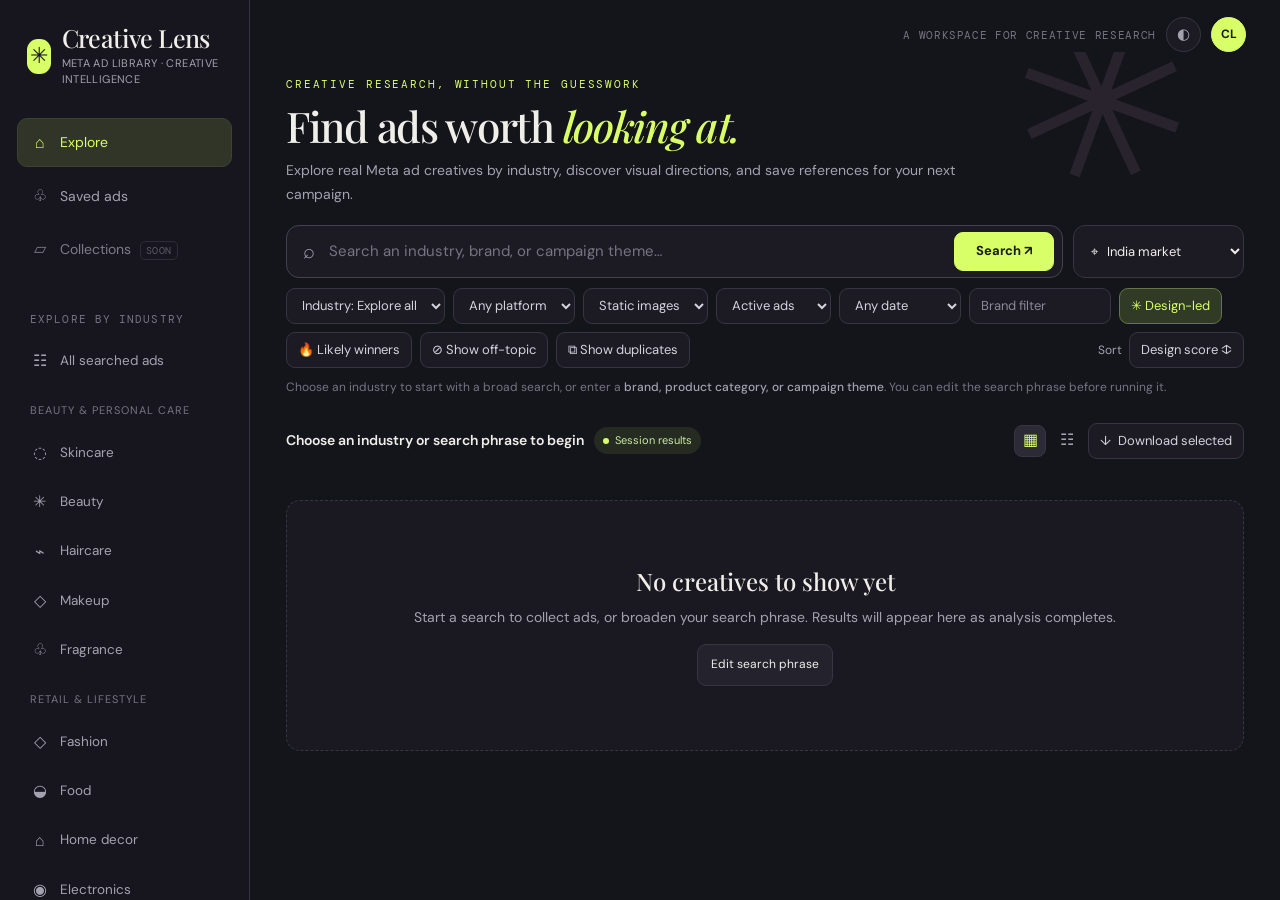
==== commit 3612812a: "Hide ads that matched the search word but aren't about it Categories are keyword searches, so Food r" ====
--- a/dashboard.html
+++ b/dashboard.html
@@ -3,10 +3,10 @@
 <head>
 <meta charset="utf-8">
 <meta name="viewport" content="width=device-width, initial-scale=1">
-<title>Ad Snob — only the good ads</title>
+<title>Creative Lens — Ad Intelligence</title>
 <link rel="preconnect" href="https://fonts.googleapis.com">
 <link rel="preconnect" href="https://fonts.gstatic.com" crossorigin>
-<link href="https://fonts.googleapis.com/css2?family=DM+Mono:wght@400;500&family=DM+Sans:wght@400;500;600;700&family=Playfair+Display:ital,wght@0,500;0,600;1,500&family=Cormorant+Garamond:ital,wght@0,600;0,700;1,500;1,600&display=swap" rel="stylesheet">
+<link href="https://fonts.googleapis.com/css2?family=DM+Mono:wght@400;500&family=DM+Sans:wght@400;500;600;700&family=Playfair+Display:ital,wght@0,500;0,600;1,500&display=swap" rel="stylesheet">
 <style>
 :root{--bg:#14141b;--panel:#1c1b24;--panel-2:#24232d;--panel-3:#2c2a36;--line:#373541;--ink:#f0eee8;--muted:#a5a2b0;--dim:#777482;--plum:#6b536b;--lime:#d8ff67;--lime-soft:#313a25;--danger:#ff8278;--sans:'DM Sans',Arial,sans-serif;--serif:'Playfair Display',Georgia,serif;--mono:'DM Mono',monospace}
 *{box-sizing:border-box}html{scroll-behavior:smooth}body{margin:0;background:var(--bg);color:var(--ink);font-family:var(--sans);-webkit-font-smoothing:antialiased}button,input,select{font:inherit}button,select{cursor:pointer}button:focus-visible,input:focus-visible,select:focus-visible{outline:2px solid var(--lime);outline-offset:3px}button{transition:background .18s,border-color .18s,color .18s,transform .18s}button:active{transform:translateY(1px)}
@@ -119,100 +119,12 @@
 .ad-copy{font-size:13px;line-height:1.55;color:var(--ink);white-space:pre-wrap;max-height:160px;overflow-y:auto;background:var(--panel-2);border-radius:10px;padding:10px 12px}.ad-copy strong{display:block;margin-bottom:4px}.detail-actions{display:flex;gap:8px;flex-wrap:wrap;margin-top:auto;position:sticky;bottom:0;padding:12px 0 20px;background:var(--panel);border-top:1px solid var(--line)}.detail-actions a,.detail-actions button{display:inline-flex;align-items:center;gap:6px;text-decoration:none;font-size:13px;padding:9px 13px;border-radius:9px;border:1px solid var(--line);background:var(--panel-2);color:var(--ink)}.detail-actions .primary{background:var(--lime);border-color:var(--lime);color:#18191a;font-weight:600}
 .score-help{font-size:11px;color:var(--dim);line-height:1.5}
 @media(max-width:800px){.detail-backdrop{padding:0;align-items:stretch}.detail{max-height:none;grid-template-rows:auto;grid-template-columns:1fr;border-radius:0;overflow-y:auto}.detail-media .main-img img{max-height:55vh}.detail-info{overflow:visible}}
-
-/* ===== Ad Snob theme (2026-10-14): "posh snob". Look only, no features. =====
-   Cream paper, bottle green, burgundy and gold; serif headings; chunky but
-   refined buttons. The ads stay the loudest thing on the page. */
-:root{--bg:#f4eddc;--panel:#fffaf0;--panel-2:#f7efdc;--panel-3:#efe3c8;--line:#1f4a3a;--ink:#1d2a24;--muted:#5d665f;--dim:#8d8f84;
-  --green:#1f4a3a;--green-2:#2c6450;--burgundy:#7a1f2b;--gold:#c9a227;--gold-soft:#f3e3b0;
-  --lime:#7a1f2b;--lime-soft:#f6dfe0;--plum:#c9a227;--danger:#a3222f;
-  --sans:'DM Sans',Arial,sans-serif;--serif:'Playfair Display',Georgia,serif;--fancy:'Cormorant Garamond',Georgia,serif;
-  --chunk:3px 3px 0 #1f4a3a;--chunk-sm:2px 2px 0 #1f4a3a}
-body{background:var(--bg);color:var(--ink)}
-button:focus-visible,input:focus-visible,select:focus-visible{outline:2px solid var(--gold)}
-/* Sidebar */
-.sidebar{background:#fbf5e6;border-right:1.5px solid var(--line)}
-.brand-symbol{background:var(--green);border:2px solid var(--gold);box-shadow:0 0 0 2px var(--green);font-size:19px;border-radius:50%}
-.brand-name{font:700 27px/1 var(--serif);letter-spacing:-.4px;color:var(--green)}
-.brand-caption{font:italic 600 14px var(--fancy);color:var(--burgundy);letter-spacing:0;text-transform:none;margin-top:4px}
-.side-label,.category-group-label{color:var(--muted);font:600 10px var(--sans);letter-spacing:.14em}
-.nav-btn,.category-btn{color:var(--ink);font-weight:500;border:1.5px solid transparent}
-.nav-btn:hover,.category-btn:hover{background:var(--panel-3);color:var(--ink)}
-.nav-btn.active,.category-btn.active{background:var(--green);border-color:var(--green);color:#fdf6e3;box-shadow:2px 2px 0 var(--gold)}
-.coming-soon{border-color:var(--gold);color:var(--burgundy)}.side-divider{background:#e2d5b6}
-.remove-search{color:inherit!important}
-.design-filter{background:var(--panel)!important;border:1.5px solid var(--line)!important;color:var(--ink)!important}
-/* Top + hero */
-.top-note{font:italic 600 18px var(--fancy);letter-spacing:0;color:var(--burgundy)}
-.icon-button{background:var(--panel);border:1.5px solid var(--line);color:var(--green)}.avatar{background:var(--burgundy);border:2px solid var(--gold);color:#fdf6e3;font-weight:700}
-.hero{background:var(--green);margin:14px 36px 18px;border-radius:18px;padding:28px 34px 26px;color:#fdf6e3;min-height:0;
-  box-shadow:inset 0 0 0 2px var(--green),inset 0 0 0 4px var(--gold),inset 0 0 0 7px var(--green),inset 0 0 0 8px #c9a22766}
-.hero:after{content:none}
-.hero-kicker{font:600 11px var(--sans);letter-spacing:.2em;color:var(--gold)}
-.hero h1{font:600 clamp(36px,3.6vw,54px)/1.05 var(--serif);letter-spacing:-1px;color:#fdf6e3}
-.hero h1 em{font:italic 600 1.08em var(--fancy);color:var(--gold)}
-.hero p{color:#e9e1cb;font-size:14.5px;max-width:620px}
-.hero-seal{position:absolute;right:5%;top:50%;transform:translateY(-50%) rotate(-10deg);width:104px;height:104px;border-radius:50%;background:var(--burgundy);border:3px double var(--gold);display:flex;flex-direction:column;align-items:center;justify-content:center;color:var(--gold);box-shadow:3px 3px 0 #0003}
-.hero-seal span{font-size:30px;line-height:1}.hero-seal small{font:italic 700 14px/1.05 var(--fancy);text-align:center;margin-top:4px}
-/* Search + filters */
-.search-box{background:var(--panel);border:1.5px solid var(--line);border-radius:12px;box-shadow:var(--chunk)}
-.search-icon{color:var(--green)}.search-box input{color:var(--ink);font-size:15px}.search-box input::placeholder{color:var(--dim)}
-.search-btn{background:var(--green);color:#fdf6e3;border:1.5px solid var(--green);box-shadow:2px 2px 0 var(--gold);font-weight:700;font-size:13px;letter-spacing:.03em;border-radius:9px}
-.search-btn:hover{background:var(--green-2)}
-.search-btn:active,.filter-btn:active,.detail-actions a:active,.detail-actions button:active{transform:translate(2px,2px);box-shadow:none}
-.country-select,.pill-select,.filter-btn,.sort-select,#fBrand{background:var(--panel);border:1.5px solid var(--line);color:var(--ink);font-weight:500}
-.pill-select option,.pill-select optgroup{background:#fffaf0;color:var(--ink)}#fBrand::placeholder{color:var(--dim)}
-.filter-btn.active,.filter-btn#fDesign.active{background:var(--green);color:#fdf6e3;border-color:var(--green);box-shadow:2px 2px 0 var(--gold)}
-.status-hint,.sort-wrap{color:var(--muted)}
-/* Live search panel */
-#progressBar{background:var(--panel);border:1.5px solid var(--line);box-shadow:var(--chunk)}
-.session-head{border-bottom:1px solid #e2d5b6}.session-title{font:600 21px var(--serif);color:var(--green)}.session-kicker{color:var(--burgundy)}
-.stage-pill{border:1.5px solid var(--line);color:var(--muted)}.stage-pill.active{background:var(--green);color:#fdf6e3;border-color:var(--green)}.stage-pill.complete{background:var(--gold-soft);color:var(--green);border-color:var(--green)}
-.stage-icon{background:var(--gold-soft);border:1.5px solid var(--gold);color:var(--green)}.stage-text p{color:var(--muted)}
-.metric{background:var(--panel-2)!important;border:1.5px solid #e2d5b6!important}.metric-value{color:var(--green)!important;font-family:var(--sans)!important;font-weight:700}
-.stop-btn{background:var(--lime-soft);border:1.5px solid var(--burgundy);color:var(--burgundy);font-weight:600}
-/* Results + cards */
-.result-summary strong,#resultCount{font:600 18px var(--serif);color:var(--green)}.live-badge{background:var(--gold-soft);color:var(--green);border:1px solid var(--gold);font-weight:600}.live-badge .dot{background:var(--green)}
-.view-toggle{color:var(--muted)}.view-toggle.active{background:var(--green);border:1.5px solid var(--green);color:#fdf6e3}
-.view-actions button:not(.view-toggle){background:var(--panel);border:1.5px solid var(--line);color:var(--ink);font-weight:500}
-.card{background:var(--panel);border:1.5px solid #cdbf9d;border-radius:12px;box-shadow:0 2px 0 #e2d5b6}
-.card:hover{transform:translate(-2px,-2px);box-shadow:4px 4px 0 var(--green);border-color:var(--green)}
-.creative-media{background:#efe6d0;border-bottom:1px solid #e2d5b6}.creative-media img{background:#efe6d0}
-.image-placeholder{background:#efe6d0;color:var(--muted)}.image-placeholder:before{background:var(--gold-soft);color:var(--green)}.image-placeholder small{color:var(--dim)}
-.brand{color:var(--ink);font-weight:700;font-size:12.5px}.cat{color:var(--muted)}
-.brand-mark{background:var(--green);color:var(--gold);font-family:var(--serif);font-weight:700}.platform-mark{background:var(--panel-2);color:var(--green);border:1px solid #e2d5b6}
-.card-meta{color:var(--muted)}.quality-dot{background:var(--green)}.rank-score{color:var(--burgundy);font-weight:600}
-.winner-tag{background:var(--gold-soft);color:#6b4e00;border:1px solid var(--gold)}.new-tag{background:#e3efe8;color:var(--green);border-color:#9cc3ad}
-.snob-stamp{position:absolute;left:10px;bottom:10px;z-index:3;padding:4px 9px;border:2px solid var(--burgundy);border-radius:6px;background:#fffaf0e6;color:var(--burgundy);font:italic 700 13px var(--fancy);transform:rotate(-6deg);box-shadow:0 0 0 2px #fffaf0e6}
-.save-float{background:#fffaf0;color:var(--green);border:1.5px solid var(--green)}.save-float:hover,.save-float.saved{background:var(--gold);color:var(--green);border-color:var(--green)}
-.card-hover-actions{background:linear-gradient(transparent,#1f4a3acc)}.viewlink{background:#fffaf0;color:var(--green);border:1.5px solid var(--gold);font-weight:600}
-.empty{background:var(--panel);border:1.5px dashed var(--line);color:var(--muted)}.empty strong{font:600 26px var(--serif);color:var(--green)}
-.empty button{background:var(--green);color:#fdf6e3;border:1.5px solid var(--green);box-shadow:2px 2px 0 var(--gold)}
-.error-banner{background:var(--lime-soft);border:1.5px solid var(--burgundy);color:var(--burgundy)}
-.skel-card{background:var(--panel);border:1px solid #e2d5b6}.skel-thumb{background:linear-gradient(110deg,#efe6d0 25%,#f8f1df 38%,#efe6d0 55%);background-size:200% 100%}.skel-line{background:#e8dcc0}
-/* Detail panel */
-.detail-backdrop{background:#16241dcc}
-.detail{background:var(--panel);border:1.5px solid var(--gold);box-shadow:0 0 0 6px var(--green),10px 10px 0 6px #0004;border-radius:16px}
-.detail-media{background:#efe6d0;border-right:1px solid #e2d5b6}.versions-label{color:var(--muted)}
-.versions button{background:#fffaf0;border:1.5px solid #e2d5b6}.versions button.active{border-color:var(--burgundy);box-shadow:2px 2px 0 var(--gold)}
-.detail-close{background:#fffaf0;border:1.5px solid var(--green);color:var(--green)}
-.detail-brand{font:600 27px var(--serif);color:var(--green)}.detail-sub{color:var(--muted)}
-.fact{background:var(--panel-2);border:1px solid #e2d5b6}.fact-label{color:var(--burgundy);font-weight:600}.fact-value{font-weight:600;color:var(--ink)}.fact-value.score{color:var(--burgundy);font:700 20px var(--sans)}
-.detail-section h4{color:var(--burgundy)}.notice-chips span{background:#e3efe8;color:var(--green);border:1px solid #9cc3ad}
-.ad-copy{background:var(--panel-2);border:1px solid #e2d5b6;color:var(--ink)}
-.detail-actions{background:var(--panel);border-top:1px solid #e2d5b6}
-.detail-actions a,.detail-actions button{background:#fffaf0;border:1.5px solid var(--green);color:var(--green);font-weight:600}
-.detail-actions .primary{background:var(--green);border-color:var(--green);color:#fdf6e3;box-shadow:2px 2px 0 var(--gold)}
-.score-help{color:var(--muted)}
-@media(max-width:1250px){.hero{margin-left:25px;margin-right:25px}}
-@media(max-width:900px){.hero-seal{display:none}.hero{margin-left:20px;margin-right:20px}}
-@media(max-width:600px){.hero{margin:12px 13px;padding:20px}.hero h1{font-size:32px}}
 </style>
 </head>
 <body>
 <div class="app-shell">
 <aside class="sidebar">
-  <div class="brand-lockup"><span class="brand-symbol" aria-hidden="true">🧐</span><div><div class="brand-name">Ad Snob</div><div class="brand-caption">Judging ads so you don't have to</div></div></div>
+  <div class="brand-lockup"><span class="brand-symbol">✳</span><div><div class="brand-name">Creative Lens</div><div class="brand-caption">META AD LIBRARY · CREATIVE INTELLIGENCE</div></div></div>
   <nav class="side-nav" aria-label="Main navigation">
     <button class="nav-btn active" id="exploreBtn" onclick="showExplore()"><span class="nav-icon">⌂</span><span class="nav-label">Explore</span></button>
     <button class="nav-btn" id="viewSavedBtn" onclick="toggleSavedView()"><span class="nav-icon">♧</span><span class="nav-label">Saved ads</span></button>
@@ -245,8 +157,8 @@
   <div class="sidebar-bottom"><div class="design-filter"><div class="design-filter-head"><span>✳</span> Design-led filter</div><p>Prioritise image creatives with stronger design signals.</p><div class="switch-row"><span id="designFilterLabel">Enabled</span><button id="designSwitch" class="switch active" aria-label="Toggle design-led filter" onclick="toggleDesignLed()"></button></div></div></div>
 </aside>
 <main class="main">
-  <div class="topbar"><span class="top-note">Only the finest ads, darling.</span><button class="icon-button" title="Toggle contrast" onclick="document.body.classList.toggle('contrast-mode')">◐</button><div class="avatar" aria-label="Ad Snob">AS</div></div>
-  <section class="hero"><div class="hero-kicker">Est. 2026 · Purveyors of good taste</div><h1>Find ads worth <em>looking at.</em></h1><p>Real Meta ads from India, inspected by an AI with frightfully high standards. Choose an industry, or type anything at all.</p><div class="hero-seal" aria-hidden="true"><span>🧐</span><small>Snob<br>approved</small></div></section>
+  <div class="topbar"><span class="top-note">A WORKSPACE FOR CREATIVE RESEARCH</span><button class="icon-button" title="Toggle contrast" onclick="document.body.classList.toggle('contrast-mode')">◐</button><div class="avatar" aria-label="Creative Lens">CL</div></div>
+  <section class="hero"><div class="hero-kicker">Creative research, without the guesswork</div><h1>Find ads worth <em>looking at.</em></h1><p>Explore real Meta ad creatives by industry, discover visual directions, and save references for your next campaign.</p></section>
   <section class="search-area" aria-label="Search and filters">
     <div class="search-row"><div class="search-box"><span class="search-icon">⌕</span><input type="text" id="q" placeholder="Search an industry, brand, or campaign theme…" aria-label="Search ads"><button class="search-btn" id="searchBtn" onclick="submitSearch()">Search ↗</button></div><select class="country-select" id="fCountry" aria-label="Ad market"><option value="IN" selected>⌖ &nbsp; India market</option><option value="GB">United Kingdom</option><option value="US">United States</option><option value="">All available markets</option></select></div>
     <div class="filter-row">
@@ -258,6 +170,7 @@
       <input type="text" id="fBrand" placeholder="Brand filter" aria-label="Filter by brand">
       <button id="fDesign" class="filter-btn active" onclick="toggleDesignLed()">✳ Design-led</button>
       <button id="fWinners" class="filter-btn" onclick="toggleWinners()" title="Running 3+ months in 3+ separate ads: brands rarely keep paying for ads that don't work">🔥 Likely winners</button>
+      <button id="fOffTopic" class="filter-btn" onclick="toggleOffTopic()" title="Ads that matched the search word but aren't about it (e.g. a jeweller's job ad under Food). Hidden by default.">⊘ Show off-topic</button>
       <button id="fDupes" class="filter-btn" onclick="toggleDuplicates()" title="Also show the versions of an ad that were merged as duplicates">⧉ Show duplicates</button>
       <div class="sort-wrap"><span>Sort</span><button id="fSort" class="sort-select" onclick="toggleSortMode()">Design score ↕</button></div>
     </div>
@@ -281,12 +194,12 @@
   </section>
   <section class="content">
     <div class="content-heading"><div class="result-summary"><strong id="resultCount">Choose an industry to begin</strong><span class="live-badge"><span class="dot"></span> Session results</span></div><div class="view-actions"><button class="view-toggle active" title="Masonry gallery">▦</button><button class="view-toggle" title="List view" onclick="alert('List view is not available yet.')">☷</button><button class="filter-btn" id="searchAgainBtn" onclick="searchAgain()" title="Search Meta again for this category, replacing these results once it succeeds" style="display:none">↻ Search again</button><button class="filter-btn" onclick="downloadSelected()">↓ <span class="download-label">Download selected</span></button></div></div>
-    <div class="skeleton-grid" id="skeletonGrid"></div><div class="grid" id="grid"></div><div class="empty" id="emptyMsg"><strong>Frightfully sorry, nothing here yet. 🧐</strong>Choose an industry or type a search. Ads appear here as they pass inspection.<br><button onclick="document.getElementById('q').focus()">Edit search phrase</button></div>
+    <div class="skeleton-grid" id="skeletonGrid"></div><div class="grid" id="grid"></div><div class="empty" id="emptyMsg"><strong>No creatives to show yet</strong>Start a search to collect ads, or broaden your search phrase. Results will appear here as analysis completes.<br><button onclick="document.getElementById('q').focus()">Edit search phrase</button></div>
   </section>
 </main>
 </div>
 <script>
-let allCreatives=[];let savedCreatives=[];let selectedIds=new Set();let showSavedOnly=false;let designLedOnly=true;let showDuplicates=false;let winnersOnly=false;let sortMode='rank';let pollTimer=null;let currentScrapeTarget=null;let lastSearchQuery='';let currentStage='idle';let loadRequestId=0;let pollGeneration=0;
+let allCreatives=[];let savedCreatives=[];let selectedIds=new Set();let showSavedOnly=false;let designLedOnly=true;let showDuplicates=false;let showOffTopic=false;let winnersOnly=false;let sortMode='rank';let pollTimer=null;let currentScrapeTarget=null;let lastSearchQuery='';let currentStage='idle';let loadRequestId=0;let pollGeneration=0;
 const $=id=>document.getElementById(id);
 function showError(message){$('errorBanner').textContent=message;$('errorBanner').classList.add('show')}
 function clearError(){$('errorBanner').classList.remove('show');$('errorBanner').textContent=''}
@@ -314,7 +227,7 @@
   const cat=typeof typedSearch==='string'?typedSearch:$('fCategory').value;
   const country=$('fCountry').value;
   const platform=$('fPlatform').value,media=$('fMedia').value,status=$('fStatus').value,days=$('fDate').value,brand=$('fBrand').value.trim();
-  if(cat)params.set('category',cat);if(country)params.set('country',country);if(platform)params.set('platform',platform);if(media)params.set('media_type',media);if(status)params.set('status',status);if(days)params.set('days',days);if(brand)params.set('brand',brand);params.set('design_led_only',designLedOnly?'true':'false');params.set('show_duplicates',showDuplicates?'true':'false');if(opts.retry)params.set('retry','1');if(opts.refresh)params.set('refresh','1');
+  if(cat)params.set('category',cat);if(country)params.set('country',country);if(platform)params.set('platform',platform);if(media)params.set('media_type',media);if(status)params.set('status',status);if(days)params.set('days',days);if(brand)params.set('brand',brand);params.set('design_led_only',designLedOnly?'true':'false');params.set('show_duplicates',showDuplicates?'true':'false');params.set('show_off_topic',showOffTopic?'true':'false');if(opts.retry)params.set('retry','1');if(opts.refresh)params.set('refresh','1');
   $('resultCount').textContent='Loading creatives…';
   try{
     const res=await fetch('/api/creatives?'+params.toString());
@@ -325,7 +238,7 @@
     if(data.on_demand_scraped&&data.scrape_target){
       pollScrapeProgress(data.scrape_target.category,data.scrape_target.country);
     }else if(cat){
-      const statusRes=await fetch(`/api/scrape-status?category=${encodeURIComponent(cat)}&country=${encodeURIComponent(country)}&design_led_only=${designLedOnly?'true':'false'}&show_duplicates=${showDuplicates?'true':'false'}`);
+      const statusRes=await fetch(`/api/scrape-status?category=${encodeURIComponent(cat)}&country=${encodeURIComponent(country)}&design_led_only=${designLedOnly?'true':'false'}&show_duplicates=${showDuplicates?'true':'false'}&show_off_topic=${showOffTopic?'true':'false'}`);
       const p=await statusRes.json();
       if(requestId!==loadRequestId)return;
       if(['collecting','starting','analyzing'].includes(p.stage))pollScrapeProgress(cat,country);
@@ -372,7 +285,7 @@
   const expectedQuery=String(category||'').toLowerCase();
   const params=new URLSearchParams();if(category)params.set('category',category);if(country)params.set('country',country);
   const platform=$('fPlatform').value,media=$('fMedia').value,status=$('fStatus').value,days=$('fDate').value,brand=$('fBrand').value.trim();
-  if(platform)params.set('platform',platform);if(media)params.set('media_type',media);if(status)params.set('status',status);if(days)params.set('days',days);if(brand)params.set('brand',brand);params.set('design_led_only',designLedOnly?'true':'false');params.set('show_duplicates',showDuplicates?'true':'false');
+  if(platform)params.set('platform',platform);if(media)params.set('media_type',media);if(status)params.set('status',status);if(days)params.set('days',days);if(brand)params.set('brand',brand);params.set('design_led_only',designLedOnly?'true':'false');params.set('show_duplicates',showDuplicates?'true':'false');params.set('show_off_topic',showOffTopic?'true':'false');
   try{const res=await fetch('/api/creatives?'+params.toString());const data=await res.json();if(String(lastSearchQuery||'').toLowerCase()!==expectedQuery||$('fCountry').value!==country)return;allCreatives=data.rows||[];applySearchAndRender()}catch(e){}
 }
 function pollScrapeProgress(category,country){
@@ -391,9 +304,9 @@
   pollTimer=setInterval(async()=>{
     if(!isCurrent()){clearInterval(pollTimer);pollTimer=null;return}
     attempts++;
-    if(missedPolls>150){clearInterval(pollTimer);pollTimer=null;$('progressText').textContent='Ad Snob stopped answering. If it is still open, revisit this category to check results.';$('stopBtn').style.display='none';currentScrapeTarget=null;hideSkeletons();return}
+    if(missedPolls>150){clearInterval(pollTimer);pollTimer=null;$('progressText').textContent='Creative Lens stopped answering. If it is still open, revisit this category to check results.';$('stopBtn').style.display='none';currentScrapeTarget=null;hideSkeletons();return}
     try{
-      const statusParams=new URLSearchParams({category:category||'',country:country||'',design_led_only:designLedOnly?'true':'false',show_duplicates:showDuplicates?'true':'false'});
+      const statusParams=new URLSearchParams({category:category||'',country:country||'',design_led_only:designLedOnly?'true':'false',show_duplicates:showDuplicates?'true':'false',show_off_topic:showOffTopic?'true':'false'});
       [['platform','fPlatform'],['media_type','fMedia'],['status','fStatus'],['days','fDate'],['brand','fBrand']].forEach(([key,id])=>{const value=$(id).value;if(value)statusParams.set(key,value)});
       const res=await fetch('/api/scrape-status?'+statusParams.toString());const p=await res.json();missedPolls=0;if(!isCurrent())return;
       if(p.stage==='collecting'||p.stage==='starting'){setStage(p.stage);if(Number(p.collected)>0)$('progressText').textContent=`${p.collected} ads collected from Meta so far. Analysis begins when collection finishes.`}
@@ -410,7 +323,7 @@
   },1200);
 }
 
-function applySearchAndRender(){updateSearchAgain();if(!showSavedOnly){$('emptyMsg').innerHTML=`<strong>Frightfully sorry, nothing here yet. 🧐</strong>Choose an industry or type a search. Ads appear here as they pass inspection.<br><button onclick="document.getElementById('q').focus()">Edit search phrase</button>`;}let rows=showSavedOnly?savedCreatives:allCreatives;const q=$('q').value.trim().toLowerCase();if(!showSavedOnly&&q&&q!==lastSearchQuery)rows=rows.filter(r=>[r.brand,r.category,r.body,r.title].some(v=>String(v||'').toLowerCase().includes(q)));
+function applySearchAndRender(){updateSearchAgain();if(!showSavedOnly){$('emptyMsg').innerHTML=`<strong>No creatives to show yet</strong>Start a search to collect ads, or broaden your search phrase. Results will appear here as analysis completes.<br><button onclick="document.getElementById('q').focus()">Edit search phrase</button>`;}let rows=showSavedOnly?savedCreatives:allCreatives;const q=$('q').value.trim().toLowerCase();if(!showSavedOnly&&q&&q!==lastSearchQuery)rows=rows.filter(r=>[r.brand,r.category,r.body,r.title].some(v=>String(v||'').toLowerCase().includes(q)));
   if(showSavedOnly&&$('resultCount'))$('resultCount').textContent=rows.length+' saved creative'+(rows.length===1?'':'s');if(winnersOnly)rows=rows.filter(isLikelyWinner);if(sortMode==='longevity')rows=[...rows].sort((a,b)=>(daysRunning(b.ad_start_date)??-1)-(daysRunning(a.ad_start_date)??-1));else rows=[...rows].sort((a,b)=>Number(b.rank_score||0)-Number(a.rank_score||0));renderGrid(rows)}
 function toggleSortMode(){sortMode=sortMode==='rank'?'longevity':'rank';$('fSort').textContent=sortMode==='rank'?'Design score ↕':'Longest running ↕';applySearchAndRender()}
 function imageFailed(img){const fallback=document.createElement('div');fallback.className='image-placeholder';const title=document.createElement('span');title.textContent='Preview unavailable';const note=document.createElement('small');note.textContent='The image link may have expired. Open the ad on Meta to view it.';fallback.append(title,note);img.replaceWith(fallback)}
@@ -424,7 +337,7 @@
 function isNewAd(r){const d=daysRunning(r.ad_start_date);return d!==null&&d<=NEW_DAYS}
 function runningLabel(days){if(days===null)return '';if(days===0)return 'Started today';if(days<60)return `Running ${days}d`;if(days<730)return `Running ${Math.floor(days/30)} mo`;return `Running ${Math.floor(days/365)} yrs`}
 function daysRunning(value){if(!value)return null;const date=new Date(value.replace(' ','T'));const days=Math.floor((Date.now()-date.getTime())/86400000);return days>=0?days:null}
-let seenCardHashes=new Set();function renderGrid(rows){const grid=$('grid');const empty=$('emptyMsg');$('resultCount').textContent=rows.length+' creative'+(rows.length===1?'':'s');if(!rows.length){grid.innerHTML='';empty.style.display='block';return}empty.style.display='none';cardIndex=new Map(rows.map(r=>[String(r.image_hash||''),r]));grid.innerHTML=rows.map(r=>{const adLink=r.ad_id?`https://www.facebook.com/ads/library/?id=${encodeURIComponent(r.ad_id)}`:'';const days=daysRunning(r.ad_start_date);const ads=Number(r.group_ad_count||1);const daysLabel=[runningLabel(days),ads>1?`${ads} ads`:''].filter(Boolean).join(' · ');const platform=String(r.platform||'').toLowerCase().includes('insta')?'◎':'f';const hash=String(r.image_hash||'');const saved=!!r.is_saved;return `<article class="card" tabindex="0" title="Click for details" onclick="openDetailFromCard(event,'${escapeHtml(hash)}')" onkeydown="if(event.key==='Enter')openDetail('${escapeHtml(hash)}')"><div class="creative-media"><input type="checkbox" class="sel" aria-label="Select creative" data-hash="${escapeHtml(hash)}" onchange="toggleSelect('${escapeHtml(hash)}',this.checked)"><button class="save-float ${saved?'saved':''}" aria-label="${saved?'Remove saved ad':'Save ad'}" title="${saved?'Remove saved ad':'Save ad'}" onclick="toggleSave('${escapeHtml(hash)}',${saved})">${saved?'★':'♧'}</button>${Number(r.rank_score||0)>=0.9?'<span class="snob-stamp" title="Design score 90%+">Snob-approved ✓</span>':''}${r.image_url?`<img src="${escapeHtml(r.image_url)}" alt="${escapeHtml((r.brand||'')+' ad creative')}" loading="lazy" onerror="imageFailed(this)">`:'<div class="image-placeholder"><span>Preview unavailable</span><small>No image URL was returned for this creative.</small></div>'}<div class="card-hover-actions">${adLink?`<a class="viewlink" href="${adLink}" target="_blank" rel="noopener">View on Meta ↗</a>`:''}</div></div><div class="card-body"><div class="brand-row"><span class="brand-mark">${escapeHtml((r.brand||'•').trim().charAt(0).toUpperCase())}</span><div class="brand-info"><div class="brand">${escapeHtml(r.brand||'Unknown advertiser')}</div><div class="cat">${escapeHtml(r.category||'Creative')}</div></div><span class="platform-mark">${platform}</span></div>${isLikelyWinner(r)?'<div class="winner-tag" title="Running 3+ months in 3+ separate ads: the brand keeps paying for it (a clue, not proof)">🔥 Likely winner</div>':isNewAd(r)?'<div class="winner-tag new-tag" title="Started in the last 2 weeks: something they are testing now">🆕 New</div>':''}<div class="card-meta"><span class="quality-dot"></span><span>${Number(r.is_creative_representative)===0?'Duplicate':(Number(r.rank_score||0)>=0.5?'Design-led':'Not design-led')}</span>${daysLabel?`<span class="meta-separator">·</span><span>${daysLabel}</span>`:''}<span class="rank-score">${Math.round(Number(r.rank_score||0)*100)}%</span></div></div></article>`}).join('')}
+let seenCardHashes=new Set();function renderGrid(rows){const grid=$('grid');const empty=$('emptyMsg');$('resultCount').textContent=rows.length+' creative'+(rows.length===1?'':'s');if(!rows.length){grid.innerHTML='';empty.style.display='block';return}empty.style.display='none';cardIndex=new Map(rows.map(r=>[String(r.image_hash||''),r]));grid.innerHTML=rows.map(r=>{const adLink=r.ad_id?`https://www.facebook.com/ads/library/?id=${encodeURIComponent(r.ad_id)}`:'';const days=daysRunning(r.ad_start_date);const ads=Number(r.group_ad_count||1);const daysLabel=[runningLabel(days),ads>1?`${ads} ads`:''].filter(Boolean).join(' · ');const platform=String(r.platform||'').toLowerCase().includes('insta')?'◎':'f';const hash=String(r.image_hash||'');const saved=!!r.is_saved;return `<article class="card" tabindex="0" title="Click for details" onclick="openDetailFromCard(event,'${escapeHtml(hash)}')" onkeydown="if(event.key==='Enter')openDetail('${escapeHtml(hash)}')"><div class="creative-media"><input type="checkbox" class="sel" aria-label="Select creative" data-hash="${escapeHtml(hash)}" onchange="toggleSelect('${escapeHtml(hash)}',this.checked)"><button class="save-float ${saved?'saved':''}" aria-label="${saved?'Remove saved ad':'Save ad'}" title="${saved?'Remove saved ad':'Save ad'}" onclick="toggleSave('${escapeHtml(hash)}',${saved})">${saved?'★':'♧'}</button>${r.image_url?`<img src="${escapeHtml(r.image_url)}" alt="${escapeHtml((r.brand||'')+' ad creative')}" loading="lazy" onerror="imageFailed(this)">`:'<div class="image-placeholder"><span>Preview unavailable</span><small>No image URL was returned for this creative.</small></div>'}<div class="card-hover-actions">${adLink?`<a class="viewlink" href="${adLink}" target="_blank" rel="noopener">View on Meta ↗</a>`:''}</div></div><div class="card-body"><div class="brand-row"><span class="brand-mark">${escapeHtml((r.brand||'•').trim().charAt(0).toUpperCase())}</span><div class="brand-info"><div class="brand">${escapeHtml(r.brand||'Unknown advertiser')}</div><div class="cat">${escapeHtml(r.category||'Creative')}</div></div><span class="platform-mark">${platform}</span></div>${isLikelyWinner(r)?'<div class="winner-tag" title="Running 3+ months in 3+ separate ads: the brand keeps paying for it (a clue, not proof)">🔥 Likely winner</div>':isNewAd(r)?'<div class="winner-tag new-tag" title="Started in the last 2 weeks: something they are testing now">🆕 New</div>':''}<div class="card-meta"><span class="quality-dot"></span><span>${Number(r.off_topic)===1?'Off-topic':Number(r.is_creative_representative)===0?'Duplicate':(Number(r.rank_score||0)>=0.5?'Design-led':'Not design-led')}</span>${daysLabel?`<span class="meta-separator">·</span><span>${daysLabel}</span>`:''}<span class="rank-score">${Math.round(Number(r.rank_score||0)*100)}%</span></div></div></article>`}).join('')}
 function toggleSelect(hash,checked){if(checked)selectedIds.add(hash);else selectedIds.delete(hash)}
 async function toggleSave(hash,isSaved){try{const res=await fetch('/api/save/'+encodeURIComponent(hash),{method:isSaved?'DELETE':'POST'});if(!res.ok)throw new Error();const row=allCreatives.find(r=>r.image_hash===hash);if(row)row.is_saved=!isSaved;if(isSaved)savedCreatives=savedCreatives.filter(r=>r.image_hash!==hash);else if(row&&!savedCreatives.some(r=>r.image_hash===hash))savedCreatives.unshift({...row,is_saved:true});if(showSavedOnly)await loadSavedCreatives();else applySearchAndRender()}catch(e){showError('Could not update saved ads. Please try again.') }}
 async function loadSavedCreatives(){try{const res=await fetch('/api/saved');if(!res.ok)throw new Error('Saved ads could not be loaded');const data=await res.json();savedCreatives=data.rows||[];allCreatives=savedCreatives;applySearchAndRender();if(!savedCreatives.length){$('emptyMsg').innerHTML='<strong>No saved ads yet</strong>Save individual creatives from Explore and they will stay here, even after you restart Creative Lens.';$('emptyMsg').style.display='block'} }catch(e){showError('Could not load saved ads. Check the dashboard server and try again.')}}
@@ -432,6 +345,7 @@
 function showExplore(){if(showSavedOnly){showSavedOnly=false;$('viewSavedBtn').classList.remove('active');$('exploreBtn').classList.add('active');loadCreatives(lastSearchQuery);return}showSavedOnly=false;$('viewSavedBtn').classList.remove('active');$('exploreBtn').classList.add('active');applySearchAndRender()}
 function showCollections(){showError('Collections are coming soon. For now, use Saved ads to keep individual creatives.')}
 function toggleWinners(){winnersOnly=!winnersOnly;$('fWinners').classList.toggle('active',winnersOnly);applySearchAndRender()}
+function toggleOffTopic(){showOffTopic=!showOffTopic;$('fOffTopic').classList.toggle('active',showOffTopic);loadCreatives(lastSearchQuery)}
 function toggleDuplicates(){showDuplicates=!showDuplicates;$('fDupes').classList.toggle('active',showDuplicates);loadCreatives(lastSearchQuery)}
 function toggleDesignLed(){designLedOnly=!designLedOnly;$('fDesign').classList.toggle('active',designLedOnly);$('designSwitch').classList.toggle('active',designLedOnly);$('designFilterLabel').textContent=designLedOnly?'Enabled':'All creatives';loadCreatives(lastSearchQuery)}
 function downloadSelected(){if(!selectedIds.size){showError('Select one or more creatives using the checkbox on each card first.');return}const rows=allCreatives.filter(r=>selectedIds.has(r.image_hash));const cols=['brand','category','country','platform','media_type','status','rank_score','image_url','ad_id','body'];const esc=v=>'"'+String(v??'').replace(/"/g,'""')+'"';const lines=[cols.join(','),...rows.map(r=>cols.map(c=>esc(r[c])).join(','))];const blob=new Blob([lines.join('\n')],{type:'text/csv'});const url=URL.createObjectURL(blob);const a=document.createElement('a');a.href=url;a.download='creative-lens-selected-ads.csv';a.click();URL.revokeObjectURL(url)}
@@ -461,7 +375,7 @@
   loadVersions(hash)}
 function renderDetailInfo(r){const days=daysRunning(r.ad_start_date);const ads=Number(r.group_ad_count||1);const score=Math.round(Number(r.rank_score||0)*100);
   const hash=escapeHtml(String(r.image_hash||''));const adLink=r.ad_id?`https://www.facebook.com/ads/library/?id=${encodeURIComponent(r.ad_id)}`:'';const notes=aiNotes(r);
-  const tags=[isLikelyWinner(r)?'<span class="winner-tag">🔥 Likely winner</span>':'',isNewAd(r)?'<span class="winner-tag new-tag">🆕 New</span>':'',Number(r.is_creative_representative)===0?'<span class="winner-tag new-tag">Duplicate</span>':''].join('');
+  const tags=[isLikelyWinner(r)?'<span class="winner-tag">🔥 Likely winner</span>':'',isNewAd(r)?'<span class="winner-tag new-tag">🆕 New</span>':'',Number(r.is_creative_representative)===0?'<span class="winner-tag new-tag">Duplicate</span>':'',Number(r.off_topic)===1?'<span class="winner-tag new-tag">Off-topic</span>':''].join('');
   const copy=[r.title?`<strong>${escapeHtml(r.title)}</strong>`:'',escapeHtml(r.body||'')].join('');
   $('detailInfo').innerHTML=`<div><div class="detail-brand" id="detailBrand">${escapeHtml(r.brand||'Unknown advertiser')}</div><div class="detail-sub">${escapeHtml(r.category||'')}${r.platform?' · '+escapeHtml(String(r.platform).toLowerCase()):''}</div></div>
   ${tags?`<div class="detail-tags">${tags}</div>`:''}
